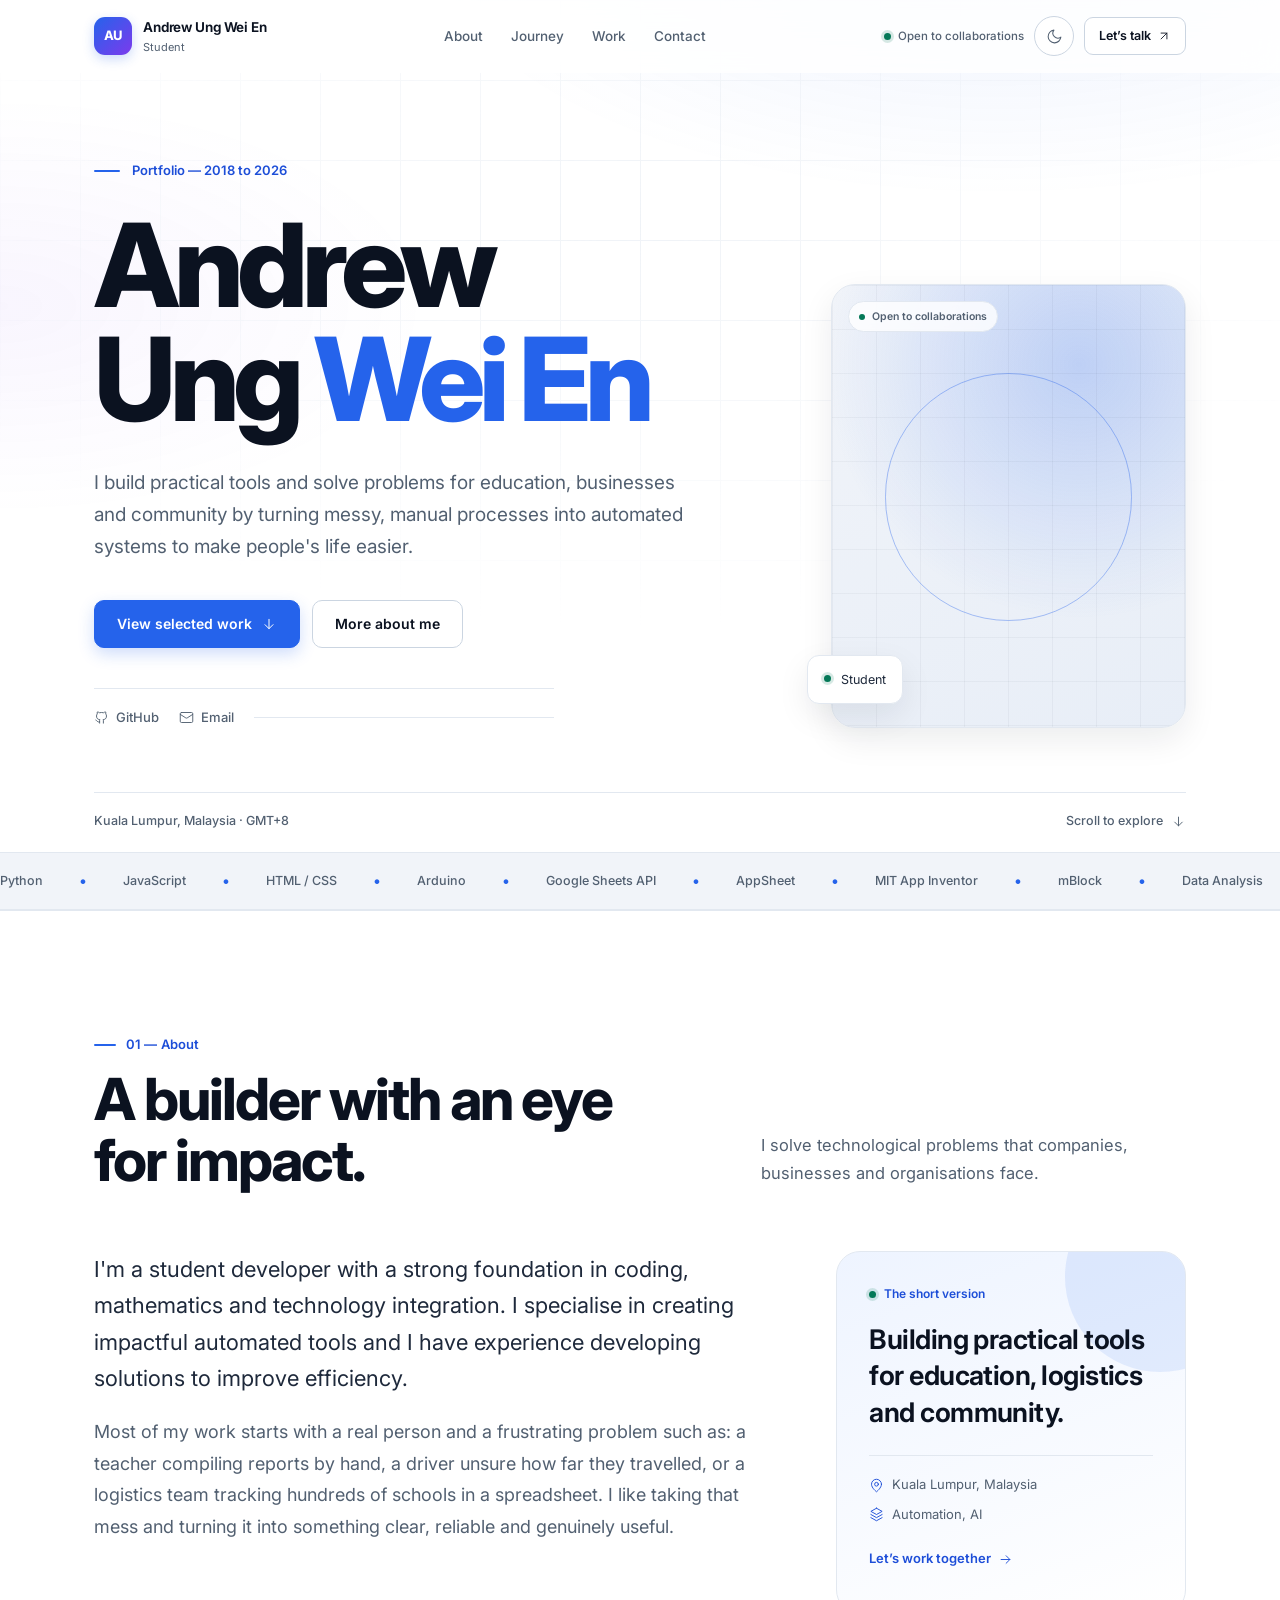
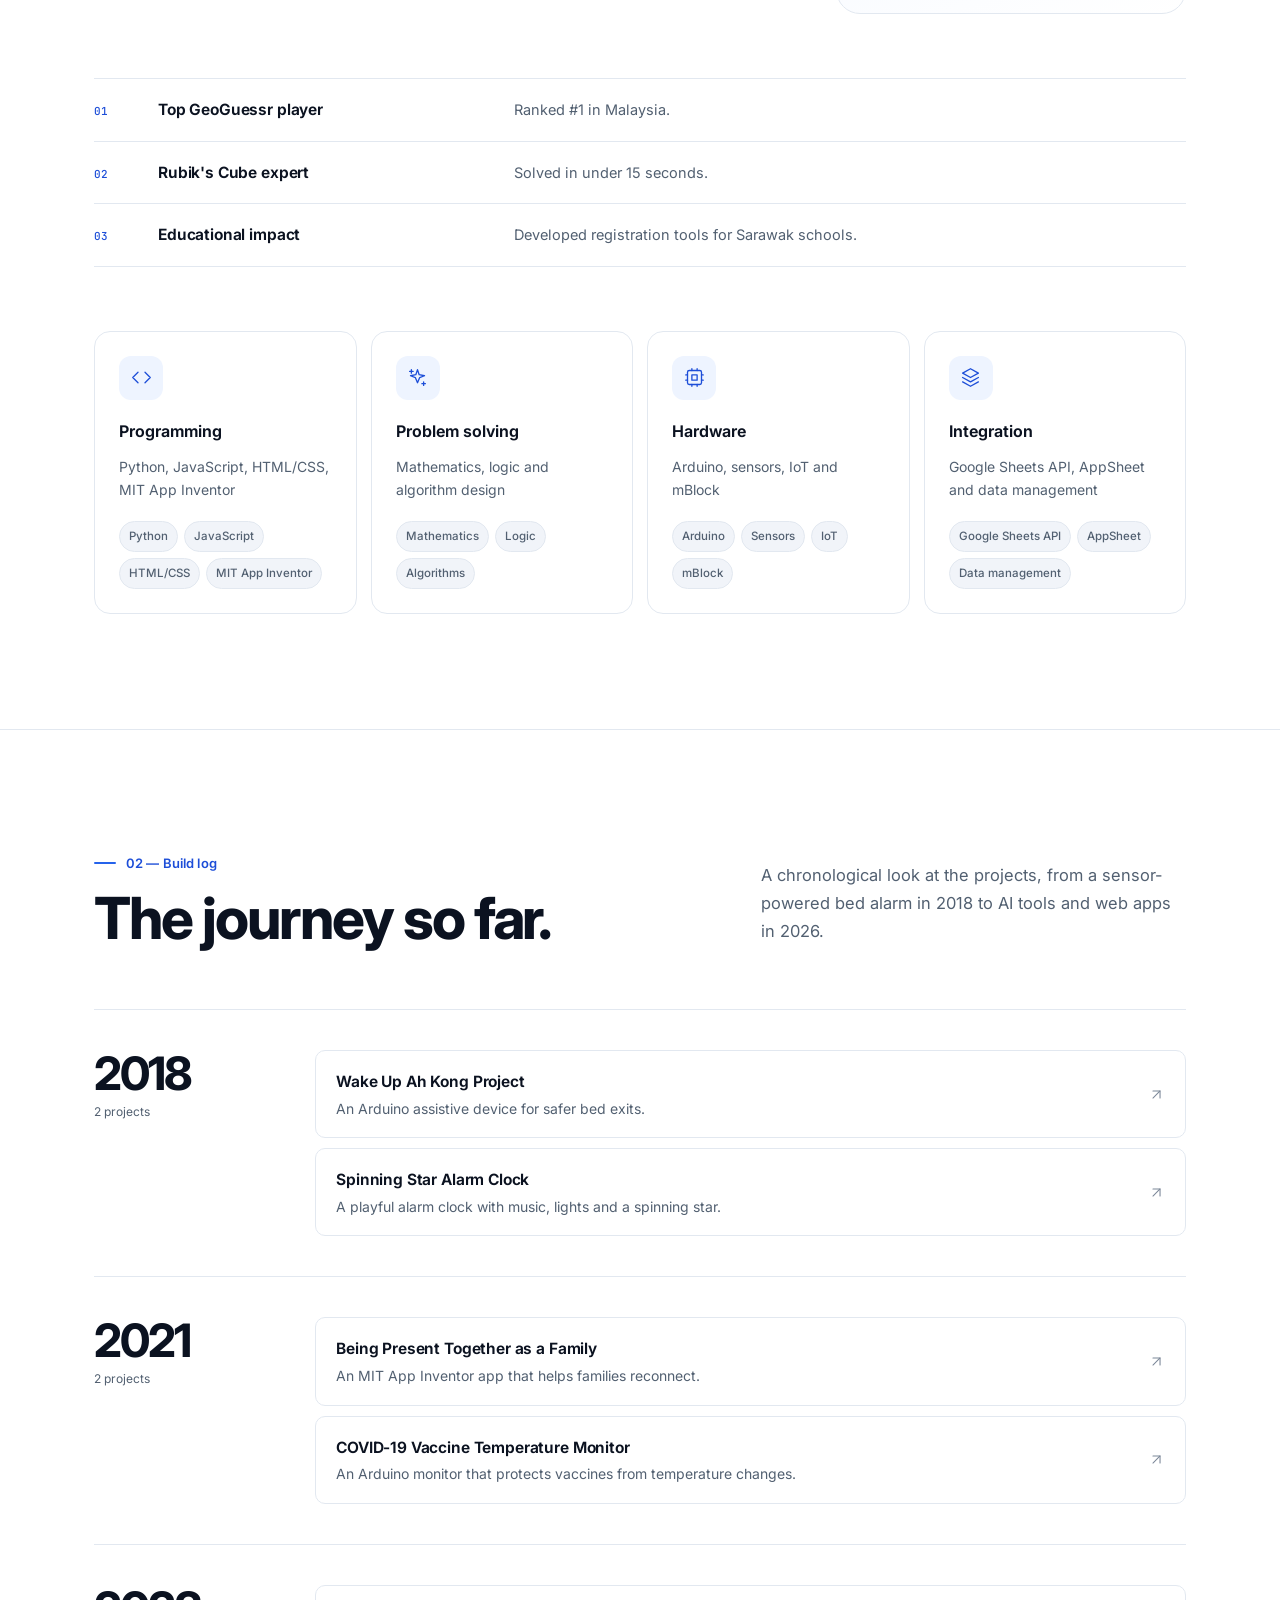
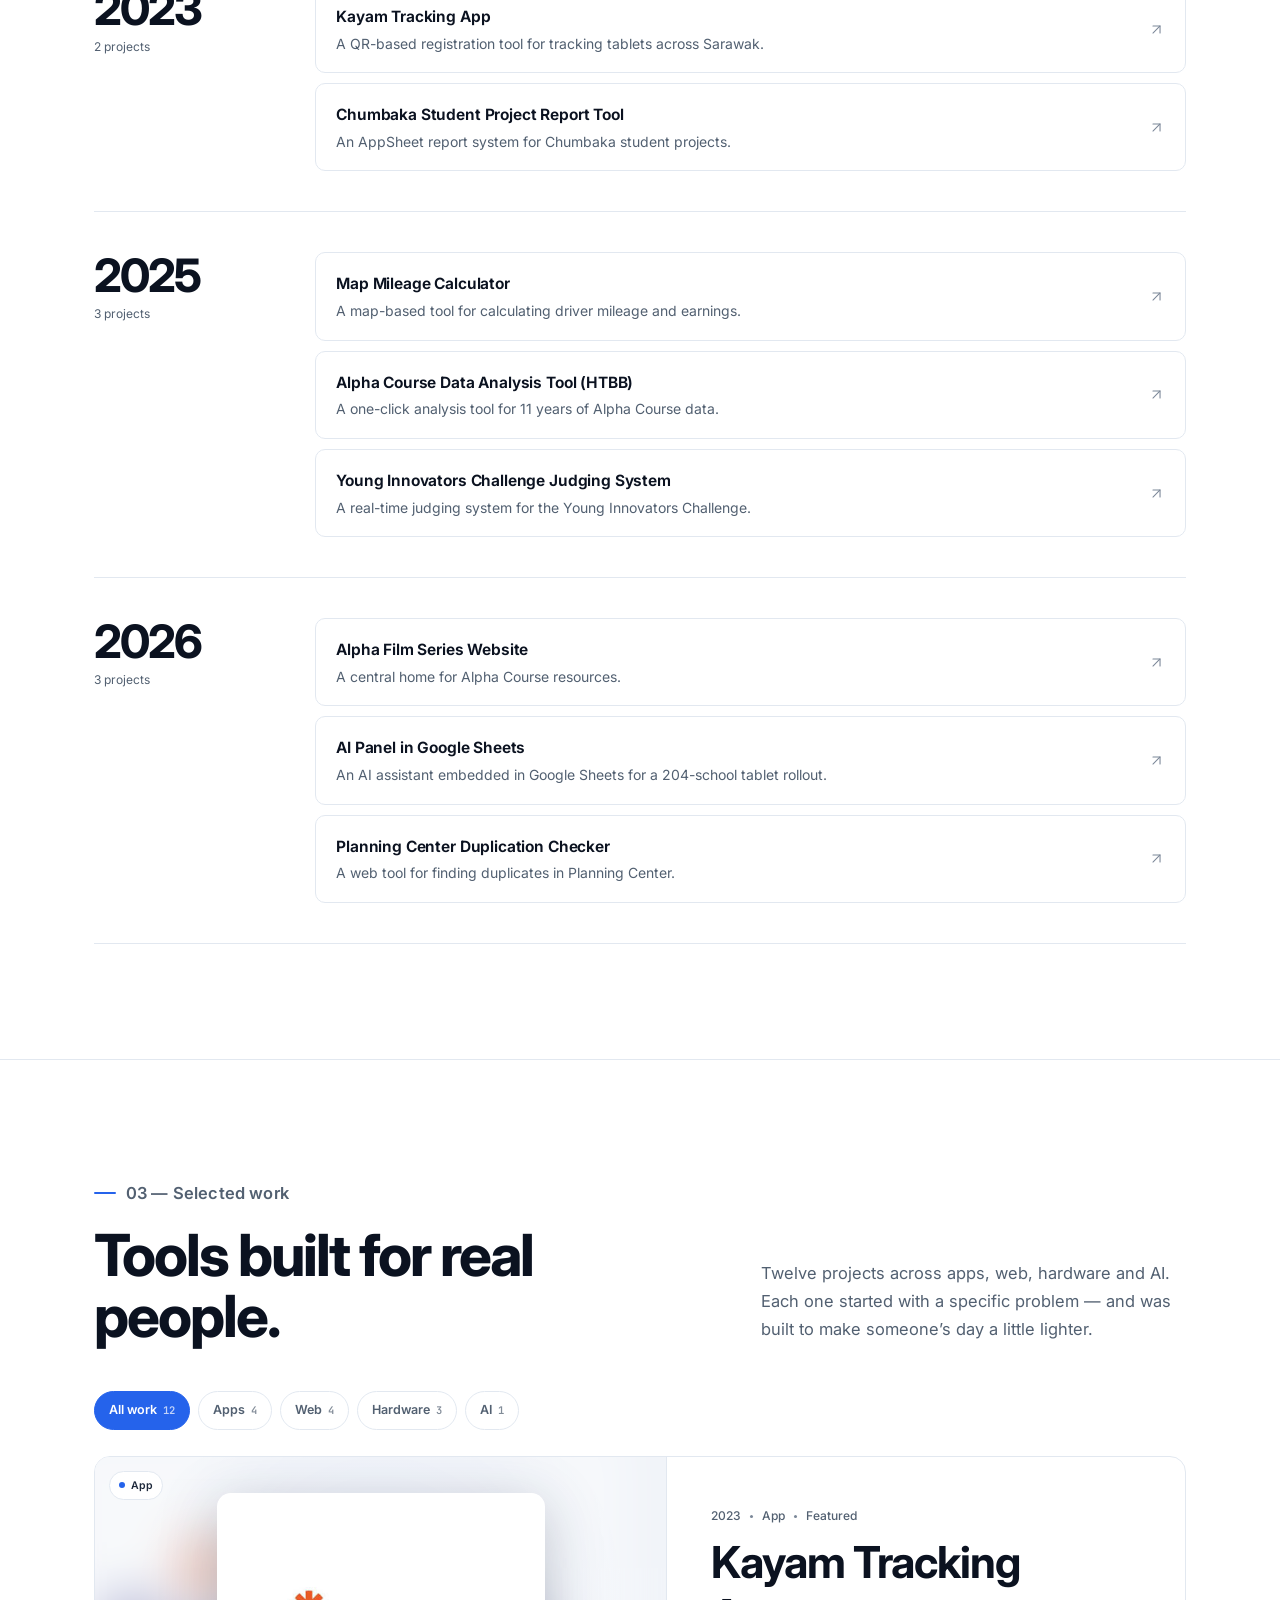
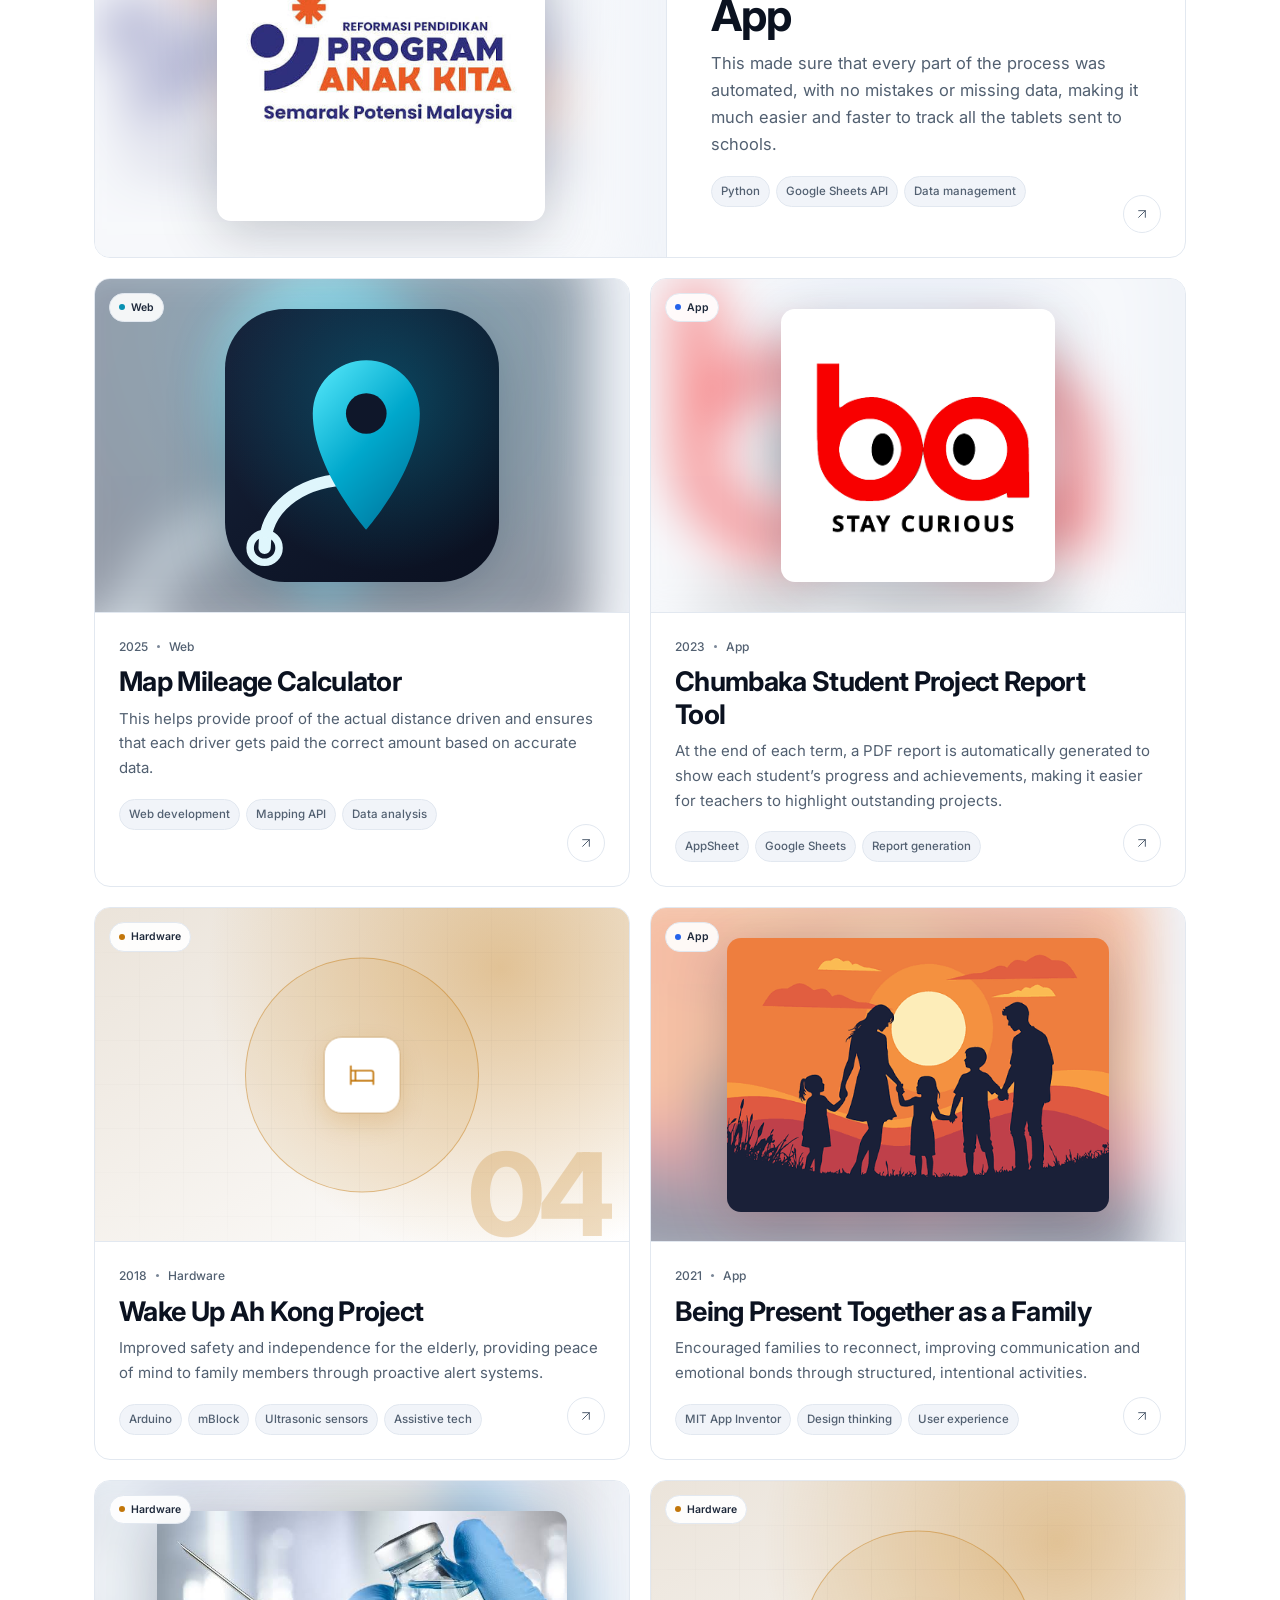
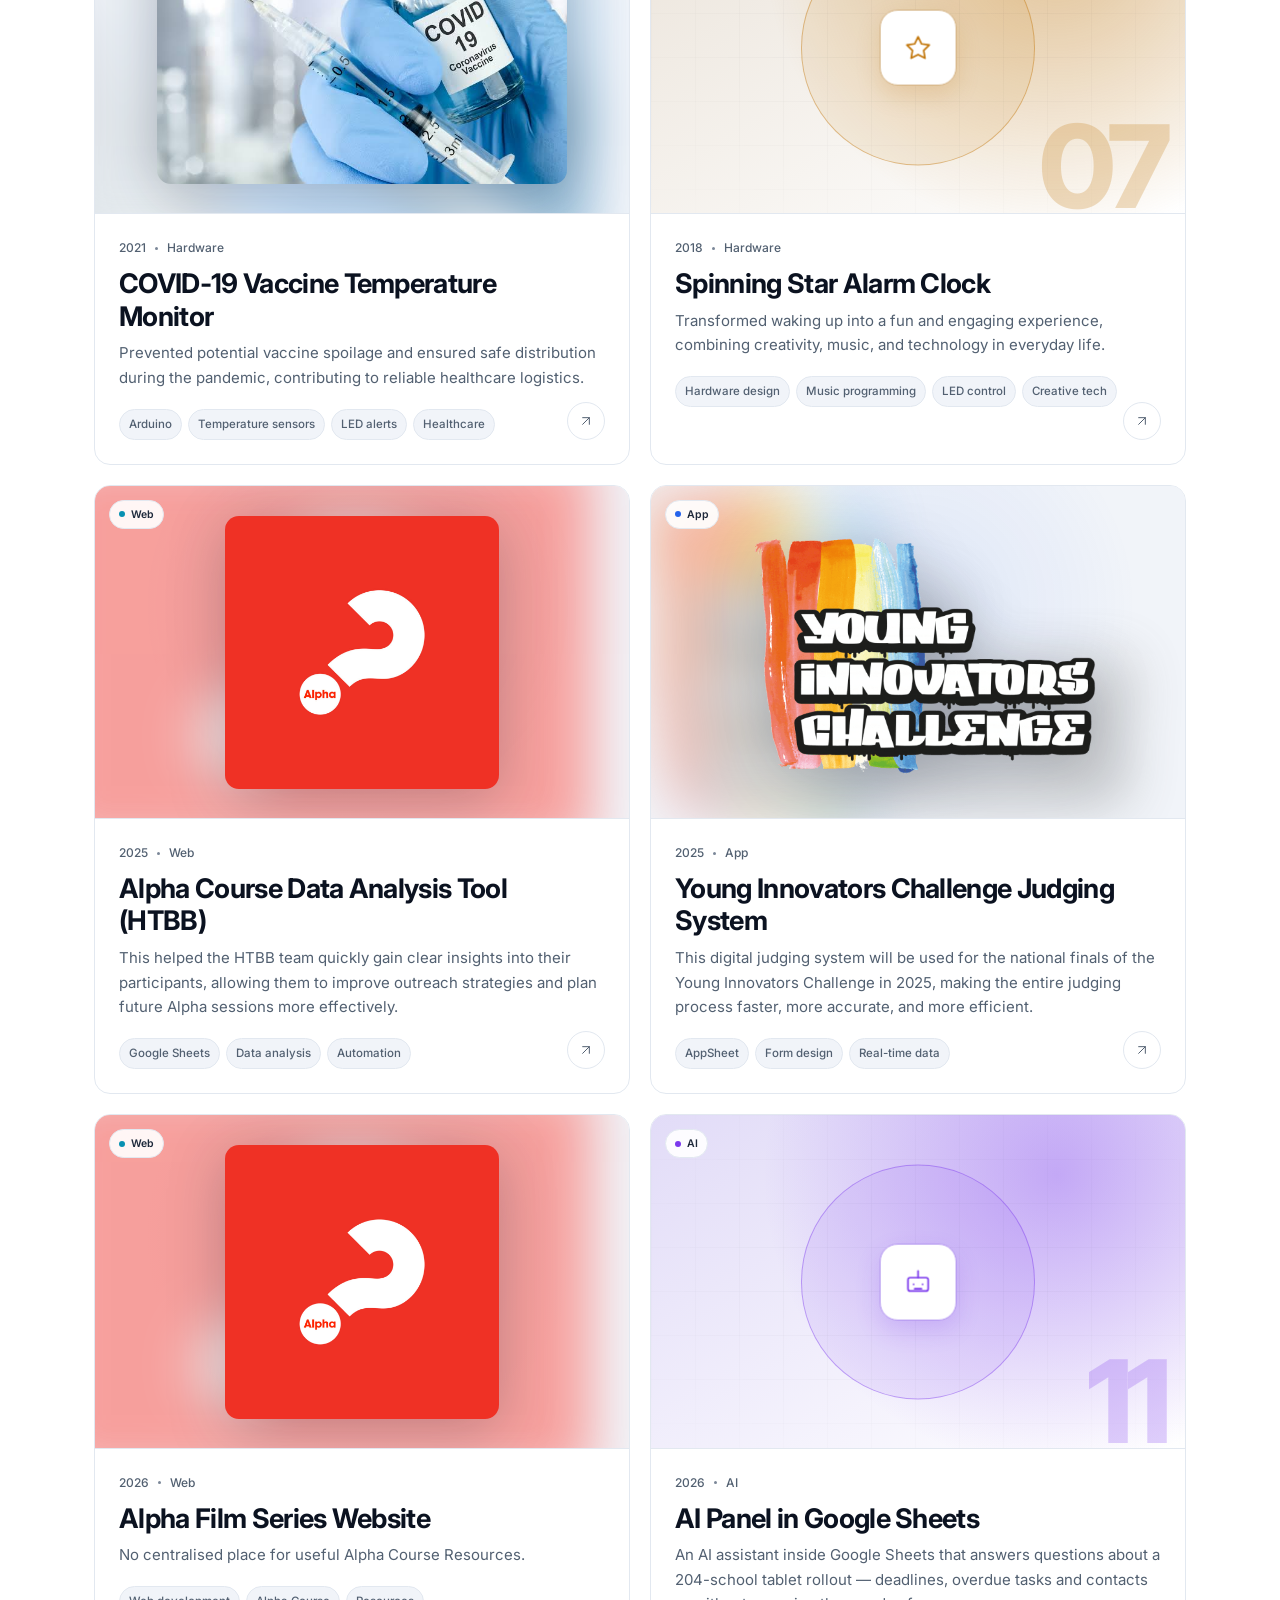
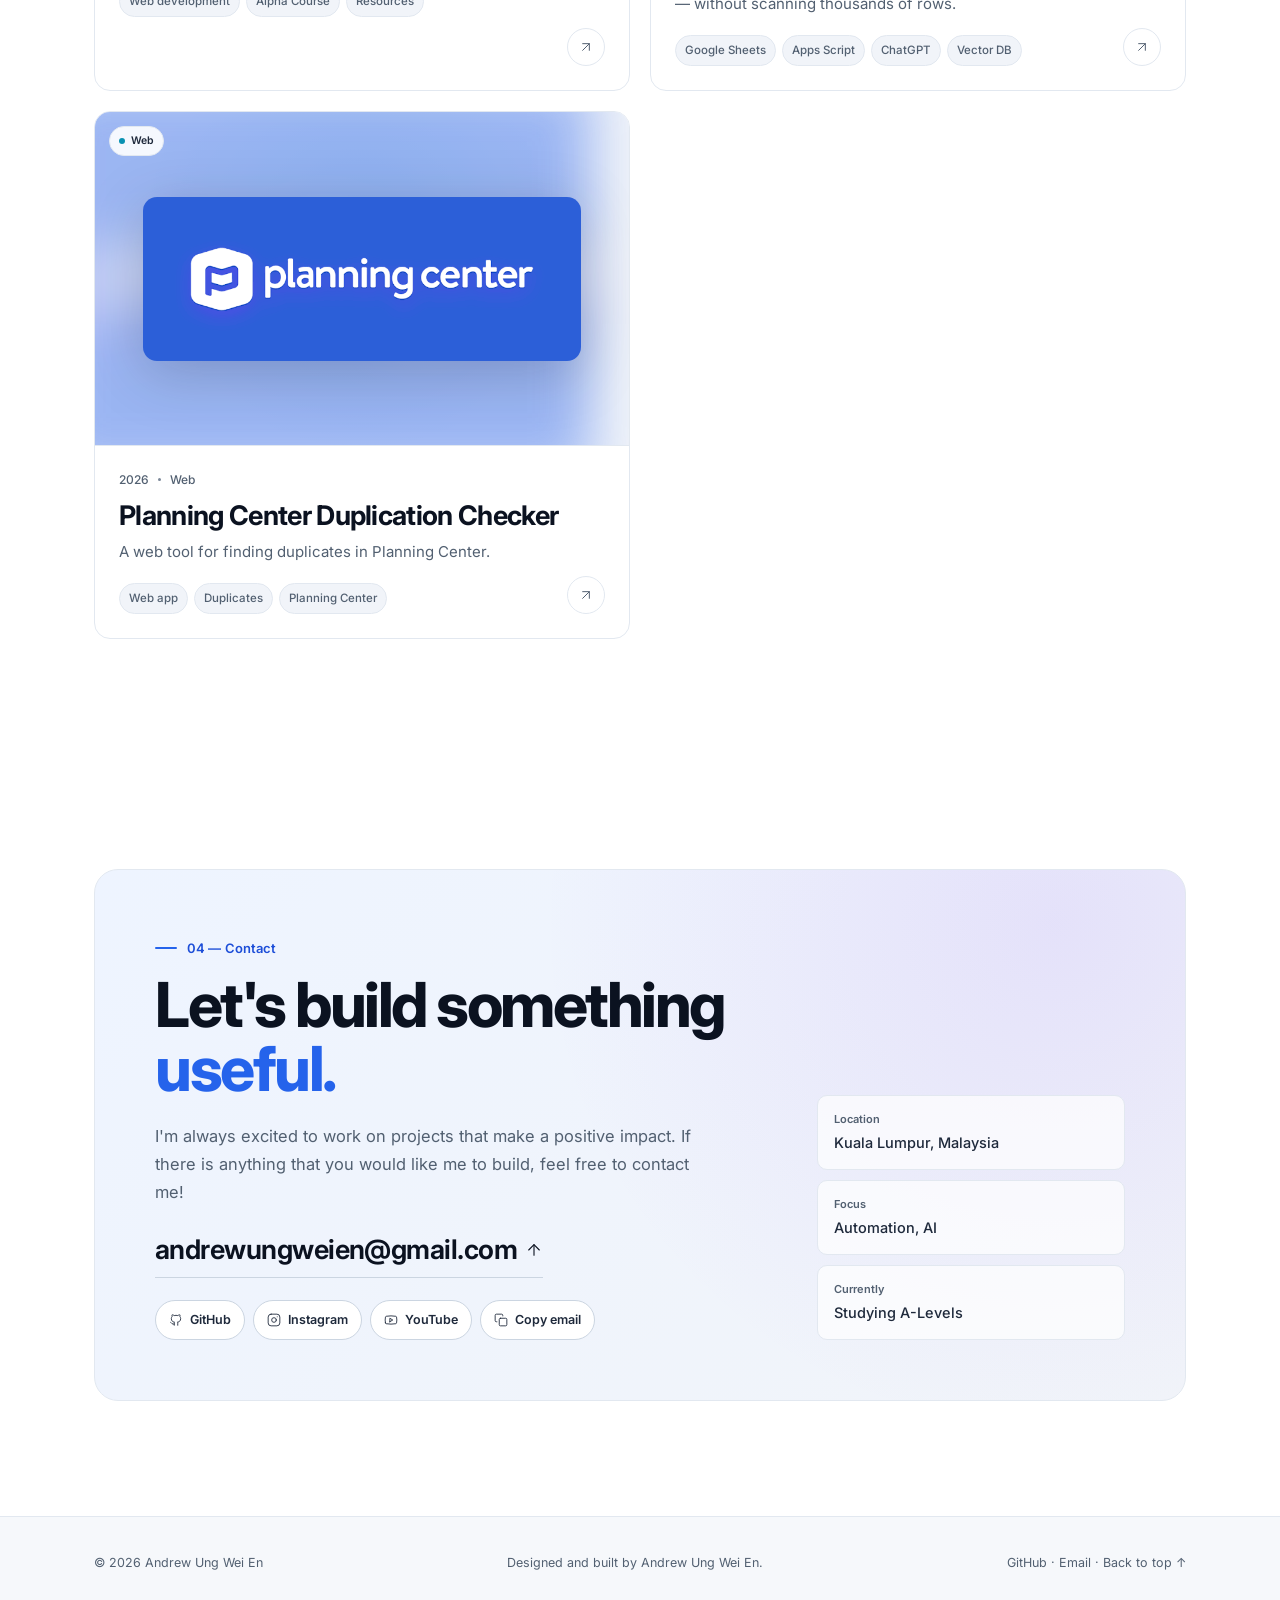
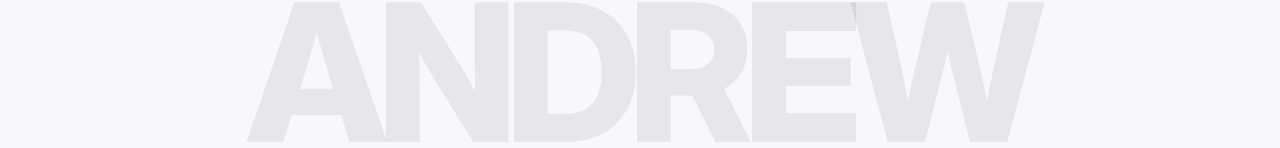
==== index.html @ dfd07e63 "Apply UI/UX design audit improvements Adds visible focus states, 44px mobile touch targets, image di" ====
<!DOCTYPE html>
<html lang="en" data-theme="light">
<head>
  <meta charset="UTF-8">
  <meta name="viewport" content="width=device-width, initial-scale=1.0">
  <meta name="theme-color" content="#ffffff">
  <meta name="color-scheme" content="light dark">
  <meta name="description" content="Andrew Ung Wei En — student developer and innovation enthusiast building practical tools for education, logistics, hardware and AI.">
  <meta property="og:title" content="Andrew Ung Wei En — Student Developer & Innovation Enthusiast">
  <meta property="og:description" content="Practical tools for education, logistics, hardware and AI.">
  <meta property="og:type" content="website">
  <title>Andrew Ung Wei En — Portfolio</title>
  <link rel="canonical" href="https://andrewung2009.github.io/portfolio/">
  <link rel="icon" href="data:image/svg+xml,%3Csvg xmlns='http://www.w3.org/2000/svg' viewBox='0 0 64 64'%3E%3Cdefs%3E%3ClinearGradient id='g' x1='0' y1='0' x2='1' y2='1'%3E%3Cstop stop-color='%232563eb'/%3E%3Cstop offset='1' stop-color='%237c3aed'/%3E%3C/linearGradient%3E%3C/defs%3E%3Crect width='64' height='64' rx='14' fill='url(%23g)'/%3E%3Ctext x='32' y='43' font-family='Inter,Arial,sans-serif' font-weight='800' font-size='25' fill='%23ffffff' text-anchor='middle'%3EAU%3C/text%3E%3C/svg%3E">
  <link rel="preconnect" href="https://fonts.googleapis.com">
  <link rel="preconnect" href="https://fonts.gstatic.com" crossorigin>
  <link href="https://fonts.googleapis.com/css2?family=Inter:wght@400;500;600;700;800&family=JetBrains+Mono:wght@400;500&display=swap" rel="stylesheet">
  <link rel="stylesheet" href="css/style.css?v=19">
  <script>
    (function () {
      document.documentElement.classList.add('js');
      try {
        var theme = localStorage.getItem('theme');
        document.documentElement.setAttribute('data-theme', theme === 'dark' ? 'dark' : 'light');
      } catch (err) {
        document.documentElement.setAttribute('data-theme', 'light');
      }
    })();
  </script>
</head>
<body>
  <a class="skip-link" href="#main">Skip to content</a>
  <div class="scroll-progress" id="scrollProgress" aria-hidden="true"></div>
  <header id="siteHeader"></header>
  <main id="main">
    <div class="initial-loader" role="status" aria-live="polite">
      <span class="status-dot"></span>
      Loading portfolio…
    </div>
  </main>
  <div id="siteFooter"></div>
  <div class="toast" id="toast" role="status" aria-live="polite"></div>
  <noscript>
    <div class="load-error">
      <div class="container">
        <h1>JavaScript is required</h1>
        <p>This portfolio builds its pages from <code>data/portfolio.json</code>. Please enable JavaScript to view it.</p>
      </div>
    </div>
  </noscript>
  <script src="js/ui.js?v=19"></script>
  <script src="js/app.js?v=19"></script>
</body>
</html>
---- css/style.css ----
/* ============================================================
   Andrew Ung Wei En — portfolio
   Clean, high-contrast theme with light/dark toggle
   ============================================================ */

:root {
  color-scheme: light;

  --bg: #ffffff;
  --bg-subtle: #f6f8fb;
  --surface: #ffffff;
  --surface-2: #f1f4f9;
  --surface-3: #e8eef7;
  --text: #0b1220;
  --text-2: #1e293b;
  --muted: #526071;
  --muted-2: #7b8798;
  --line: #e2e8f0;
  --line-strong: #cbd5e1;
  --accent: #2563eb;
  --accent-hover: #1d4ed8;
  --accent-soft: #eef4ff;
  --accent-text: #1d4ed8;
  --on-accent: #ffffff;
  --app: #2563eb;
  --web: #0891b2;
  --hardware: #c2760a;
  --ai: #7c3aed;
  --success: #047857;
  --warning: #b45309;
  --danger: #b91c1c;

  --font-sans: "Inter", -apple-system, BlinkMacSystemFont, "Segoe UI", sans-serif;
  --font-mono: "JetBrains Mono", "SFMono-Regular", Consolas, monospace;

  --container: 1180px;
  --gutter: clamp(20px, 4vw, 44px);
  --section: clamp(72px, 9vw, 120px);
  --nav-h: 72px;
  --radius: 16px;
  --radius-sm: 10px;
  --radius-lg: 24px;

  --shadow-sm: 0 1px 2px rgba(15, 23, 42, 0.05);
  --shadow-md: 0 12px 32px rgba(15, 23, 42, 0.08);
  --shadow-lg: 0 24px 60px rgba(15, 23, 42, 0.12);

  --ease: cubic-bezier(0.22, 1, 0.36, 1);
}

[data-theme="dark"] {
  color-scheme: dark;

  --bg: #0b1120;
  --bg-subtle: #0f172a;
  --surface: #111c33;
  --surface-2: #16223b;
  --surface-3: #1d2b47;
  --text: #f8fafc;
  --text-2: #e2e8f0;
  --muted: #a9b4c7;
  --muted-2: #8090a8;
  --line: #24324d;
  --line-strong: #384a6e;
  --accent: #60a5fa;
  --accent-hover: #93c5fd;
  --accent-soft: rgba(96, 165, 250, 0.12);
  --accent-text: #93c5fd;
  --on-accent: #08111f;
  --app: #60a5fa;
  --web: #22d3ee;
  --hardware: #fbbf24;
  --ai: #a78bfa;
  --success: #34d399;
  --warning: #fbbf24;
  --danger: #f87171;

  --shadow-sm: 0 1px 2px rgba(0, 0, 0, 0.25);
  --shadow-md: 0 14px 34px rgba(0, 0, 0, 0.35);
  --shadow-lg: 0 26px 70px rgba(0, 0, 0, 0.45);
}

*,
*::before,
*::after {
  box-sizing: border-box;
}

html {
  scroll-behavior: smooth;
  -webkit-text-size-adjust: 100%;
}

body {
  margin: 0;
  background: var(--bg);
  color: var(--text);
  font-family: var(--font-sans);
  font-size: 16.5px;
  line-height: 1.65;
  font-weight: 400;
  overflow-x: hidden;
  -webkit-font-smoothing: antialiased;
  -moz-osx-font-smoothing: grayscale;
}

body::before {
  content: "";
  position: fixed;
  inset: 0;
  z-index: -1;
  pointer-events: none;
  background:
    radial-gradient(ellipse 70% 46% at 78% -8%, color-mix(in srgb, var(--accent) 9%, transparent), transparent 65%),
    radial-gradient(ellipse 52% 36% at 0% 34%, color-mix(in srgb, var(--ai) 5%, transparent), transparent 65%);
}

img,
svg,
video {
  display: block;
  max-width: 100%;
}

a {
  color: inherit;
  text-decoration: none;
}

button,
input,
textarea,
select {
  font: inherit;
  color: inherit;
}

button {
  cursor: pointer;
  background: transparent;
}

h1,
h2,
h3,
h4,
p,
ul,
ol,
figure,
blockquote,
dl,
dd {
  margin: 0;
}

ul,
ol {
  padding: 0;
}

::selection {
  background: color-mix(in srgb, var(--accent) 22%, transparent);
  color: var(--text);
}

:focus-visible {
  outline: 2px solid var(--accent);
  outline-offset: 3px;
  border-radius: 4px;
}

a:focus,
button:focus,
[tabindex]:focus,
input:focus,
select:focus,
textarea:focus {
  outline: 2px solid var(--accent);
  outline-offset: 3px;
}

a,
button {
  touch-action: manipulation;
}

.btn:active,
.filter-btn:active,
.theme-toggle:active,
.contact-social:active,
.nav-cta:active {
  transform: scale(0.98);
}

::-webkit-scrollbar {
  width: 10px;
  height: 10px;
}
::-webkit-scrollbar-track {
  background: var(--bg-subtle);
}
::-webkit-scrollbar-thumb {
  background: var(--line-strong);
  border: 2px solid var(--bg-subtle);
  border-radius: 999px;
}
::-webkit-scrollbar-thumb:hover {
  background: var(--muted-2);
}

/* ---------- layout ---------- */

.container {
  width: 100%;
  max-width: var(--container);
  margin-inline: auto;
  padding-inline: var(--gutter);
}

.section {
  padding-block: var(--section);
  position: relative;
  scroll-margin-top: calc(var(--nav-h) + 16px);
}

.section--hairline {
  border-top: 1px solid var(--line);
}

.sr-only {
  position: absolute;
  width: 1px;
  height: 1px;
  padding: 0;
  margin: -1px;
  overflow: hidden;
  clip: rect(0, 0, 0, 0);
  white-space: nowrap;
  border: 0;
}

.skip-link {
  position: fixed;
  top: 12px;
  left: 12px;
  z-index: 300;
  padding: 10px 16px;
  background: var(--accent);
  color: var(--on-accent);
  font-family: var(--font-sans);
  font-size: 13px;
  font-weight: 600;
  border-radius: 8px;
  transform: translateY(-160%);
  transition: transform 0.2s ease;
}
.skip-link:focus {
  transform: translateY(0);
}

body.menu-open {
  overflow: hidden;
}

.cover-img.is-broken,
.portrait-img.is-broken {
  display: none;
}

/* ---------- type ---------- */

.kicker {
  display: inline-flex;
  align-items: center;
  gap: 10px;
  font-family: var(--font-sans);
  font-size: 13px;
  font-weight: 600;
  letter-spacing: 0.01em;
  color: var(--accent-text);
}

.kicker::before {
  content: "";
  width: 22px;
  height: 2px;
  border-radius: 2px;
  background: var(--accent);
  flex: none;
}

.section-head {
  display: grid;
  grid-template-columns: minmax(0, 1fr) minmax(0, 0.72fr);
  gap: clamp(24px, 6vw, 80px);
  align-items: end;
  margin-bottom: clamp(36px, 5vw, 60px);
}

.section-head h2 {
  font-family: var(--font-sans);
  font-weight: 750;
  font-size: clamp(34px, 5vw, 58px);
  line-height: 1.05;
  letter-spacing: -0.035em;
  max-width: 18ch;
  margin-top: 14px;
  color: var(--text);
}

.section-head > p {
  color: var(--muted);
  font-size: 16.5px;
  line-height: 1.7;
  max-width: 46ch;
  padding-bottom: 4px;
}

/* ---------- buttons ---------- */

.btn {
  display: inline-flex;
  align-items: center;
  justify-content: center;
  gap: 9px;
  min-height: 48px;
  padding: 0 22px;
  border: 1px solid transparent;
  border-radius: var(--radius-sm);
  font-family: var(--font-sans);
  font-size: 14px;
  font-weight: 600;
  letter-spacing: 0;
  transition: background 0.2s ease, color 0.2s ease, border-color 0.2s ease, transform 0.2s var(--ease), box-shadow 0.2s ease;
}

.btn svg {
  width: 16px;
  height: 16px;
  transition: transform 0.25s var(--ease);
}

.btn:hover svg {
  transform: translate(2px, -2px);
}

.btn--primary {
  background: var(--accent);
  color: var(--on-accent);
  border-color: var(--accent);
  box-shadow: 0 6px 16px color-mix(in srgb, var(--accent) 22%, transparent);
}
.btn--primary:hover {
  background: var(--accent-hover);
  border-color: var(--accent-hover);
  transform: translateY(-1px);
}

.btn--ghost {
  border-color: var(--line-strong);
  color: var(--text);
  background: var(--surface);
}
.btn--ghost:hover {
  border-color: var(--accent);
  color: var(--accent-text);
  background: var(--accent-soft);
}

.btn--text {
  padding: 0 0 4px;
  min-height: 0;
  border: 0;
  border-bottom: 1px solid var(--line-strong);
  border-radius: 0;
  background: none;
  color: var(--text);
}
.btn--text:hover {
  color: var(--accent-text);
  border-color: var(--accent);
}

/* ---------- theme toggle ---------- */

.theme-toggle {
  width: 40px;
  height: 40px;
  border: 1px solid var(--line-strong);
  border-radius: 50%;
  display: inline-grid;
  place-items: center;
  color: var(--muted);
  background: var(--surface);
  transition: color 0.2s ease, border-color 0.2s ease, background 0.2s ease, transform 0.2s var(--ease);
  flex: none;
}

.theme-toggle:hover {
  color: var(--accent-text);
  border-color: var(--accent);
  background: var(--accent-soft);
  transform: rotate(8deg);
}

.theme-toggle svg {
  width: 17px;
  height: 17px;
}

/* ---------- scroll progress ---------- */

.scroll-progress {
  position: fixed;
  top: 0;
  left: 0;
  height: 3px;
  width: 0%;
  background: var(--accent);
  z-index: 200;
  pointer-events: none;
}

/* ---------- navigation ---------- */

.site-nav {
  position: fixed;
  inset: 0 0 auto;
  z-index: 120;
  background: color-mix(in srgb, var(--bg) 82%, transparent);
  backdrop-filter: blur(16px);
  -webkit-backdrop-filter: blur(16px);
  border-bottom: 1px solid transparent;
  transition: background 0.25s ease, border-color 0.25s ease, box-shadow 0.25s ease;
}

.site-nav.is-scrolled {
  background: color-mix(in srgb, var(--bg) 94%, transparent);
  border-bottom-color: var(--line);
  box-shadow: var(--shadow-sm);
}

.nav-inner {
  height: var(--nav-h);
  display: flex;
  align-items: center;
  justify-content: space-between;
  gap: 24px;
}

.brand {
  display: inline-flex;
  align-items: center;
  gap: 11px;
  min-width: 0;
}

.brand-mark {
  width: 38px;
  height: 38px;
  border-radius: 11px;
  display: grid;
  place-items: center;
  font-family: var(--font-sans);
  font-size: 13px;
  font-weight: 750;
  letter-spacing: -0.02em;
  color: var(--on-accent);
  background-color: var(--accent);
  background-image: linear-gradient(135deg, var(--accent), var(--ai));
  box-shadow: 0 4px 12px color-mix(in srgb, var(--accent) 24%, transparent);
  flex: none;
}

.brand-text {
  display: grid;
  gap: 0;
  min-width: 0;
}

.brand-name {
  font-size: 13.5px;
  font-weight: 650;
  letter-spacing: -0.01em;
  color: var(--text);
  white-space: nowrap;
}

.brand-role {
  font-size: 11px;
  color: var(--muted);
  white-space: nowrap;
}

.nav-links {
  display: flex;
  align-items: center;
  gap: 4px;
  list-style: none;
}

.nav-link {
  position: relative;
  display: inline-flex;
  align-items: center;
  min-height: 36px;
  padding: 0 12px;
  border-radius: 8px;
  font-size: 13.5px;
  font-weight: 500;
  color: var(--muted);
  transition: color 0.2s ease, background 0.2s ease;
}

.nav-link:hover,
.nav-link.is-active {
  color: var(--text);
  background: var(--surface-2);
}

.nav-actions {
  display: flex;
  align-items: center;
  gap: 10px;
}

.nav-status {
  display: inline-flex;
  align-items: center;
  gap: 7px;
  font-size: 11.5px;
  font-weight: 500;
  color: var(--muted);
}

.status-dot {
  width: 7px;
  height: 7px;
  border-radius: 50%;
  background: var(--success);
  box-shadow: 0 0 0 3px color-mix(in srgb, var(--success) 16%, transparent);
  flex: none;
}

.nav-cta {
  min-height: 38px;
  padding: 0 14px;
  border: 1px solid var(--line-strong);
  border-radius: 9px;
  background: var(--surface);
  font-size: 12.5px;
  font-weight: 600;
  display: inline-flex;
  align-items: center;
  gap: 6px;
  color: var(--text);
  transition: border-color 0.2s ease, color 0.2s ease, background 0.2s ease;
}
.nav-cta:hover {
  border-color: var(--accent);
  color: var(--accent-text);
  background: var(--accent-soft);
}
.nav-cta svg {
  width: 14px;
  height: 14px;
}

.nav-toggle {
  display: none;
  width: 40px;
  height: 40px;
  border: 1px solid var(--line-strong);
  border-radius: 10px;
  background: var(--surface);
  color: var(--text);
  align-items: center;
  justify-content: center;
}
.nav-toggle svg {
  width: 18px;
  height: 18px;
}

.mobile-menu {
  position: fixed;
  inset: 0;
  z-index: 110;
  background: var(--bg);
  padding: calc(var(--nav-h) + 36px) var(--gutter) 36px;
  display: flex;
  flex-direction: column;
  justify-content: space-between;
  gap: 40px;
  opacity: 0;
  visibility: hidden;
  transform: translateY(-10px);
  transition: opacity 0.25s ease, visibility 0.25s ease, transform 0.25s var(--ease);
}

.mobile-menu.is-open {
  opacity: 1;
  visibility: visible;
  transform: none;
}

.mobile-links {
  list-style: none;
  display: grid;
}

.mobile-links a {
  display: flex;
  align-items: baseline;
  justify-content: space-between;
  gap: 20px;
  padding: 20px 0;
  border-bottom: 1px solid var(--line);
  font-size: clamp(28px, 8vw, 38px);
  font-weight: 700;
  letter-spacing: -0.03em;
  line-height: 1;
}

.mobile-links a span {
  font-family: var(--font-mono);
  font-size: 11px;
  font-weight: 500;
  color: var(--accent-text);
}

.mobile-footer {
  display: grid;
  gap: 14px;
  color: var(--muted);
  font-size: 14px;
}

/* ---------- hero ---------- */

.hero {
  position: relative;
  padding-top: calc(var(--nav-h) + clamp(48px, 7vw, 88px));
  overflow: hidden;
}

.hero::before {
  content: "";
  position: absolute;
  inset: 0;
  z-index: -1;
  background-image:
    linear-gradient(to right, var(--line) 1px, transparent 1px),
    linear-gradient(to bottom, var(--line) 1px, transparent 1px);
  background-size: 80px 80px;
  mask-image: radial-gradient(ellipse 78% 62% at 50% 26%, #000 0%, transparent 78%);
  -webkit-mask-image: radial-gradient(ellipse 78% 62% at 50% 26%, #000 0%, transparent 78%);
  opacity: 0.55;
  pointer-events: none;
}

.hero-grid {
  display: grid;
  grid-template-columns: minmax(0, 1.3fr) minmax(280px, 0.7fr);
  gap: clamp(36px, 6vw, 80px);
  align-items: end;
  padding-bottom: clamp(44px, 5vw, 68px);
}

.hero-grid > * {
  min-width: 0;
}

.hero-eyebrow {
  display: flex;
  align-items: center;
  gap: 12px;
  font-size: 13px;
  font-weight: 600;
  color: var(--accent-text);
}

.hero-eyebrow::before {
  content: "";
  width: 26px;
  height: 2px;
  border-radius: 2px;
  background: var(--accent);
}

.hero-name {
  font-family: var(--font-sans);
  font-weight: 800;
  font-size: clamp(58px, 10.5vw, 116px);
  line-height: 0.98;
  letter-spacing: -0.055em;
  margin-top: clamp(18px, 2.5vw, 28px);
  color: var(--text);
}

.hero-name .line {
  display: block;
}

.hero-name em {
  font-style: normal;
  color: var(--accent);
}

.hero-intro {
  margin-top: clamp(22px, 2.6vw, 30px);
  max-width: 50ch;
  color: var(--muted);
  font-size: clamp(16.5px, 1.6vw, 19px);
  line-height: 1.7;
}

.hero-actions {
  display: flex;
  align-items: center;
  flex-wrap: wrap;
  gap: 12px;
  margin-top: clamp(26px, 3vw, 36px);
}

.hero-socials {
  display: flex;
  align-items: center;
  gap: 20px;
  margin-top: clamp(28px, 3.4vw, 40px);
  padding-top: 18px;
  border-top: 1px solid var(--line);
  max-width: 460px;
}

.hero-socials a {
  display: inline-flex;
  align-items: center;
  gap: 7px;
  font-size: 13px;
  font-weight: 500;
  color: var(--muted);
  transition: color 0.2s ease;
}
.hero-socials a:hover {
  color: var(--accent-text);
}
.hero-socials svg {
  width: 15px;
  height: 15px;
}

.hero-socials .rule {
  flex: 1;
  height: 1px;
  background: var(--line);
}

.portrait {
  position: relative;
  width: 100%;
  max-width: 380px;
  justify-self: end;
}

.portrait-frame {
  position: relative;
  aspect-ratio: 4 / 5;
  border: 1px solid var(--line);
  border-radius: var(--radius-lg);
  background:
    radial-gradient(circle at 70% 18%, color-mix(in srgb, var(--accent) 24%, transparent), transparent 58%),
    linear-gradient(155deg, var(--surface-2), var(--surface-3));
  overflow: hidden;
  box-shadow: var(--shadow-md);
}

.portrait-frame::before {
  content: "";
  position: absolute;
  inset: 0;
  background-image:
    linear-gradient(to right, color-mix(in srgb, var(--text) 7%, transparent) 1px, transparent 1px),
    linear-gradient(to bottom, color-mix(in srgb, var(--text) 7%, transparent) 1px, transparent 1px);
  background-size: 44px 44px;
  opacity: 0.55;
}

.portrait-frame::after {
  content: "";
  position: absolute;
  width: 70%;
  aspect-ratio: 1;
  border: 1px solid color-mix(in srgb, var(--accent) 38%, transparent);
  border-radius: 50%;
  left: 15%;
  top: 20%;
}

.portrait-monogram {
  position: absolute;
  inset: 0;
  display: grid;
  place-items: center;
  font-size: clamp(88px, 11vw, 126px);
  font-weight: 800;
  letter-spacing: -0.06em;
  color: var(--accent);
  z-index: 1;
}

.portrait-img {
  position: absolute;
  inset: 0;
  width: 100%;
  height: 100%;
  object-fit: cover;
  z-index: 2;
}

.portrait-label {
  position: absolute;
  top: 16px;
  left: 16px;
  z-index: 3;
  display: inline-flex;
  align-items: center;
  gap: 7px;
  padding: 6px 10px;
  border-radius: 999px;
  background: color-mix(in srgb, var(--surface) 80%, transparent);
  border: 1px solid var(--line);
  backdrop-filter: blur(8px);
  font-size: 10.5px;
  font-weight: 600;
  color: var(--muted);
}

.portrait-label::before {
  content: "";
  width: 6px;
  height: 6px;
  border-radius: 50%;
  background: var(--success);
}

.portrait-plaque {
  position: absolute;
  left: -24px;
  bottom: 24px;
  z-index: 4;
  max-width: 260px;
  padding: 14px 16px;
  border-radius: 12px;
  background: var(--surface);
  border: 1px solid var(--line);
  box-shadow: var(--shadow-md);
  display: flex;
  gap: 10px;
  align-items: flex-start;
}

.portrait-plaque .status-dot {
  margin-top: 5px;
}

.portrait-plaque p {
  font-size: 12.5px;
  line-height: 1.55;
  color: var(--text-2);
}

.hero-meta {
  display: flex;
  align-items: center;
  justify-content: space-between;
  gap: 18px;
  flex-wrap: wrap;
  padding: 18px 0 20px;
  border-top: 1px solid var(--line);
  font-size: 12.5px;
  font-weight: 500;
  color: var(--muted);
}

.hero-meta .scroll-cue {
  display: inline-flex;
  align-items: center;
  gap: 8px;
  color: var(--muted);
}

.scroll-cue svg {
  width: 15px;
  height: 15px;
  animation: nudge 2.4s ease-in-out infinite;
}

@keyframes nudge {
  0%, 100% { transform: translateY(0); }
  50% { transform: translateY(4px); }
}

/* ---------- marquee ---------- */

.marquee {
  border-block: 1px solid var(--line);
  padding-block: 16px;
  overflow: hidden;
  background: var(--surface-2);
}

.marquee-track {
  display: flex;
  align-items: center;
  gap: 36px;
  width: max-content;
  animation: marquee 44s linear infinite;
}

.marquee:hover .marquee-track {
  animation-play-state: paused;
}

.marquee-item {
  display: inline-flex;
  align-items: center;
  gap: 36px;
  font-size: 12.5px;
  font-weight: 500;
  color: var(--muted);
  white-space: nowrap;
}

.marquee-item::after {
  content: "•";
  color: var(--accent);
  font-size: 15px;
}

@keyframes marquee {
  to { transform: translateX(-50%); }
}

/* ---------- about ---------- */

.about-grid {
  display: grid;
  grid-template-columns: minmax(0, 1.18fr) minmax(300px, 0.62fr);
  gap: clamp(36px, 6vw, 80px);
  align-items: start;
}

.about-copy {
  display: grid;
  gap: 20px;
}

.about-copy p {
  color: var(--muted);
  font-size: clamp(16px, 1.5vw, 18px);
  line-height: 1.75;
  max-width: 64ch;
}

.about-copy p:first-child {
  color: var(--text-2);
  font-size: clamp(18.5px, 1.9vw, 22px);
  line-height: 1.65;
}

.about-note {
  position: relative;
  overflow: hidden;
  padding: clamp(24px, 3vw, 32px);
  border: 1px solid var(--line);
  border-radius: var(--radius-lg);
  background: linear-gradient(160deg, var(--accent-soft), var(--surface));
}

.about-note::before {
  content: "";
  position: absolute;
  width: 190px;
  height: 190px;
  border-radius: 50%;
  right: -70px;
  top: -70px;
  background: color-mix(in srgb, var(--accent) 10%, transparent);
  pointer-events: none;
}

.about-note-kicker {
  position: relative;
  display: flex;
  align-items: center;
  gap: 8px;
  font-size: 12px;
  font-weight: 600;
  color: var(--accent-text);
  margin-bottom: 18px;
}

.about-note-text {
  position: relative;
  font-size: clamp(20px, 2.2vw, 27px);
  font-weight: 650;
  line-height: 1.35;
  letter-spacing: -0.02em;
  color: var(--text);
  max-width: 22ch;
}

.about-note-meta {
  position: relative;
  display: grid;
  gap: 8px;
  margin-top: 24px;
  padding-top: 18px;
  border-top: 1px solid var(--line);
  font-size: 13px;
  color: var(--muted);
}

.about-note-meta span {
  display: flex;
  align-items: center;
  gap: 8px;
}

.about-note-meta svg {
  width: 15px;
  height: 15px;
  color: var(--accent-text);
  flex: none;
}

.about-note-link {
  position: relative;
  display: inline-flex;
  align-items: center;
  gap: 7px;
  min-height: 44px;
  margin-top: 12px;
  font-size: 13px;
  font-weight: 600;
  color: var(--accent-text);
}

.about-note-link svg {
  width: 15px;
  height: 15px;
  transition: transform 0.2s var(--ease);
}

.about-note-link:hover svg {
  transform: translateX(3px);
}

.achievements {
  margin-top: clamp(44px, 5vw, 68px);
  border-top: 1px solid var(--line);
}

.achievement {
  display: grid;
  grid-template-columns: 44px minmax(0, 0.5fr) minmax(0, 1fr);
  gap: 20px;
  align-items: baseline;
  padding: 18px 0;
  border-bottom: 1px solid var(--line);
}

.achievement-index {
  font-family: var(--font-mono);
  font-size: 11px;
  font-weight: 500;
  color: var(--accent-text);
}

.achievement h3 {
  font-size: 15.5px;
  font-weight: 650;
  letter-spacing: -0.01em;
  color: var(--text);
}

.achievement p {
  color: var(--muted);
  font-size: 14.5px;
  line-height: 1.6;
}

.skills-grid {
  display: grid;
  grid-template-columns: repeat(4, minmax(0, 1fr));
  gap: 14px;
  margin-top: clamp(44px, 5vw, 68px);
}

.skill {
  background: var(--surface);
  border: 1px solid var(--line);
  border-radius: var(--radius);
  padding: 24px;
  min-height: 236px;
  display: flex;
  flex-direction: column;
  gap: 12px;
  transition: border-color 0.2s ease, box-shadow 0.2s ease, transform 0.2s var(--ease);
}

.skill:hover {
  border-color: var(--line-strong);
  box-shadow: var(--shadow-md);
  transform: translateY(-2px);
}

.skill-icon {
  width: 44px;
  height: 44px;
  border-radius: 12px;
  display: grid;
  place-items: center;
  color: var(--accent-text);
  background: var(--accent-soft);
  margin-bottom: 6px;
}

.skill-icon svg {
  width: 21px;
  height: 21px;
}

.skill h3 {
  font-size: 16px;
  font-weight: 650;
  color: var(--text);
}

.skill p {
  color: var(--muted);
  font-size: 14px;
  line-height: 1.6;
}

.skill-tags {
  display: flex;
  flex-wrap: wrap;
  gap: 6px;
  margin-top: auto;
  padding-top: 8px;
}

.tag {
  display: inline-flex;
  align-items: center;
  padding: 5px 9px;
  border: 1px solid var(--line);
  border-radius: 999px;
  background: var(--surface-2);
  font-family: var(--font-sans);
  font-size: 11.5px;
  font-weight: 500;
  color: var(--muted);
  white-space: nowrap;
}

/* ---------- work ---------- */

.work-head {
  display: grid;
  grid-template-columns: minmax(0, 1fr) minmax(0, 0.72fr);
  gap: clamp(24px, 6vw, 80px);
  align-items: end;
}

.work-head h2 {
  font-weight: 750;
  font-size: clamp(34px, 5vw, 58px);
  line-height: 1.05;
  letter-spacing: -0.035em;
  margin-top: 14px;
  max-width: 16ch;
  color: var(--text);
}

.work-head p {
  color: var(--muted);
  font-size: 16.5px;
  line-height: 1.7;
  max-width: 46ch;
  padding-bottom: 4px;
}

.filter-bar {
  display: flex;
  flex-wrap: wrap;
  gap: 8px;
  margin: clamp(30px, 4vw, 44px) 0 26px;
}

.filter-btn {
  padding: 8px 14px;
  border: 1px solid var(--line);
  border-radius: 999px;
  background: var(--surface);
  color: var(--muted);
  font-size: 12.5px;
  font-weight: 600;
  transition: background 0.2s ease, color 0.2s ease, border-color 0.2s ease;
}

.filter-btn:hover {
  border-color: var(--line-strong);
  color: var(--text);
}

.filter-btn.is-active {
  background: var(--accent);
  border-color: var(--accent);
  color: var(--on-accent);
}

.filter-btn .count {
  opacity: 0.72;
  margin-left: 6px;
  font-family: var(--font-mono);
  font-size: 10.5px;
}

.projects-grid {
  display: grid;
  grid-template-columns: repeat(2, minmax(0, 1fr));
  gap: 20px;
}

.project-card {
  position: relative;
  background: var(--surface);
  border: 1px solid var(--line);
  border-radius: var(--radius);
  overflow: hidden;
  transition: transform 0.25s var(--ease), box-shadow 0.25s ease, border-color 0.25s ease;
  min-width: 0;
}

.project-card:hover {
  transform: translateY(-4px);
  box-shadow: var(--shadow-md);
  border-color: var(--line-strong);
}

.project-card:focus-within {
  border-color: var(--accent);
  box-shadow: 0 0 0 2px var(--accent), var(--shadow-md);
}

.project-card:active {
  transform: translateY(-1px) scale(0.995);
}

.project-card.is-featured {
  grid-column: 1 / -1;
}

.project-link {
  display: grid;
  grid-template-rows: auto 1fr;
  height: 100%;
}

.projects-grid:not(.is-filtered) .project-card.is-featured .project-link {
  grid-template-columns: minmax(0, 1.05fr) minmax(0, 0.95fr);
}

.projects-grid:not(.is-filtered) .project-card.is-featured .project-cover {
  border-bottom: 0;
  border-right: 1px solid var(--line);
  min-height: 400px;
}

.projects-grid:not(.is-filtered) .project-card.is-featured .cover-art {
  position: absolute;
  inset: 0;
  aspect-ratio: auto;
}

.projects-grid:not(.is-filtered) .project-card.is-featured .project-title {
  font-size: clamp(30px, 3.6vw, 44px);
  max-width: 17ch;
}

.projects-grid:not(.is-filtered) .project-card.is-featured .project-summary {
  font-size: 16.5px;
}

.projects-grid:not(.is-filtered) .project-card.is-featured .project-body {
  padding: clamp(28px, 3.6vw, 44px);
  justify-content: center;
}

.project-cover {
  position: relative;
  aspect-ratio: 16 / 10;
  width: 100%;
  min-width: 0;
  overflow: hidden;
  background: var(--surface-2);
  border-bottom: 1px solid var(--line);
}

.cover-art {
  position: relative;
  aspect-ratio: 16 / 10;
  overflow: hidden;
  background:
    radial-gradient(circle at 76% 18%, color-mix(in srgb, var(--cat, var(--app)) 38%, transparent), transparent 60%),
    linear-gradient(150deg, color-mix(in srgb, var(--cat, var(--app)) 13%, var(--surface-2)), var(--surface));
  transition: transform 0.6s var(--ease);
}

.project-card:hover .cover-art {
  transform: scale(1.02);
}

.cover-art::before {
  content: "";
  position: absolute;
  inset: 0;
  background-image:
    linear-gradient(to right, color-mix(in srgb, var(--text) 7%, transparent) 1px, transparent 1px),
    linear-gradient(to bottom, color-mix(in srgb, var(--text) 7%, transparent) 1px, transparent 1px);
  background-size: 44px 44px;
  mask-image: radial-gradient(ellipse 92% 92% at 50% 50%, #000, transparent 82%);
  -webkit-mask-image: radial-gradient(ellipse 92% 92% at 50% 50%, #000, transparent 82%);
  opacity: 0.5;
}

.cover-art::after {
  content: "";
  position: absolute;
  width: 44%;
  aspect-ratio: 1;
  border: 1px solid color-mix(in srgb, var(--cat, var(--app)) 42%, transparent);
  border-radius: 50%;
  left: 28%;
  top: 50%;
  transform: translateY(-50%);
  background: color-mix(in srgb, var(--cat, var(--app)) 9%, transparent);
}

.cover-fallback {
  position: absolute;
  inset: 0;
  z-index: 1;
  pointer-events: none;
}

.cover-art.has-image .cover-fallback {
  display: none;
}

.cover-art.has-image::before,
.cover-art.has-image::after {
  display: none;
}

.cover-icon {
  position: absolute;
  top: 50%;
  left: 50%;
  transform: translate(-50%, -50%);
  z-index: 2;
  width: clamp(62px, 6vw, 82px);
  height: clamp(62px, 6vw, 82px);
  border: 1px solid color-mix(in srgb, var(--cat, var(--app)) 48%, var(--line));
  border-radius: 18px;
  display: grid;
  place-items: center;
  color: var(--cat, var(--app));
  background: var(--surface);
  box-shadow: 0 10px 24px color-mix(in srgb, var(--cat, var(--app)) 18%, transparent);
  backdrop-filter: blur(6px);
}

.cover-icon svg {
  width: 36%;
  height: 36%;
}

.cover-index {
  position: absolute;
  right: 20px;
  bottom: 2px;
  z-index: 1;
  font-family: var(--font-sans);
  font-size: clamp(72px, 9vw, 120px);
  font-weight: 800;
  line-height: 0.8;
  letter-spacing: -0.06em;
  color: color-mix(in srgb, var(--cat, var(--app)) 24%, transparent);
  user-select: none;
}

.cover-category {
  position: absolute;
  top: 14px;
  left: 14px;
  z-index: 3;
  display: inline-flex;
  align-items: center;
  gap: 6px;
  padding: 5px 9px;
  border-radius: 999px;
  background: color-mix(in srgb, var(--surface) 90%, transparent);
  border: 1px solid var(--line);
  font-size: 10.5px;
  font-weight: 600;
  color: var(--text-2);
  backdrop-filter: blur(8px);
}

.cover-category::before {
  content: "";
  width: 6px;
  height: 6px;
  border-radius: 50%;
  background: var(--cat, var(--app));
}

.cover-img {
  position: absolute;
  inset: 0;
  width: 100%;
  height: 100%;
  object-fit: cover;
  z-index: 2;
  transition: transform 0.6s var(--ease);
}

.cover-art.fit-contain {
  background:
    radial-gradient(circle at 50% 36%, color-mix(in srgb, var(--cat, var(--app)) 10%, transparent), transparent 64%),
    var(--surface-2);
}

.cover-art.fit-contain .cover-img--blur {
  inset: -8%;
  width: 116%;
  height: 116%;
  filter: blur(26px) saturate(1.15);
  opacity: 0.42;
  z-index: 1;
  transform: scale(1.02);
}

.cover-art.fit-contain .cover-img--main {
  inset: 0;
  width: auto;
  height: auto;
  max-width: 82%;
  max-height: 82%;
  margin: auto;
  object-fit: contain;
  z-index: 2;
  border-radius: 14px;
  filter: drop-shadow(0 12px 28px rgba(15, 23, 42, 0.22));
}

.project-card:hover .cover-img {
  transform: scale(1.03);
}

.project-card:hover .cover-art.fit-contain .cover-img--main {
  transform: scale(1.01);
}

.project-card:hover .cover-art.fit-contain .cover-img--blur {
  transform: scale(1.06);
}

.project-body {
  position: relative;
  padding: 24px;
  display: flex;
  flex-direction: column;
  min-width: 0;
}

.project-meta {
  display: flex;
  align-items: center;
  gap: 9px;
  font-family: var(--font-sans);
  font-size: 12px;
  font-weight: 500;
  color: var(--muted);
}

.project-meta .divider {
  width: 3px;
  height: 3px;
  border-radius: 50%;
  background: var(--muted-2);
}

.project-title {
  font-size: clamp(21px, 2.4vw, 27px);
  font-weight: 700;
  line-height: 1.2;
  letter-spacing: -0.025em;
  margin: 10px 0 8px;
  padding-right: 46px;
  color: var(--text);
}

.project-summary {
  color: var(--muted);
  font-size: 15px;
  line-height: 1.65;
  max-width: 54ch;
}

.project-tags {
  display: flex;
  flex-wrap: wrap;
  gap: 6px;
  margin-top: 18px;
}

.project-arrow {
  position: absolute;
  right: 24px;
  bottom: 24px;
  width: 38px;
  height: 38px;
  border: 1px solid var(--line);
  border-radius: 50%;
  display: grid;
  place-items: center;
  color: var(--muted);
  background: var(--surface);
  transition: background 0.2s ease, color 0.2s ease, border-color 0.2s ease, transform 0.2s var(--ease);
}

.project-arrow svg {
  width: 16px;
  height: 16px;
}

.project-card:hover .project-arrow {
  background: var(--accent);
  border-color: var(--accent);
  color: var(--on-accent);
  transform: translate(2px, -2px);
}

.project-card.is-hidden {
  display: none;
}

/* ---------- build log ---------- */

.buildlog {
  margin-top: clamp(36px, 4vw, 52px);
}

.buildlog-group {
  display: grid;
  grid-template-columns: minmax(110px, 170px) minmax(0, 1fr);
  gap: clamp(24px, 4vw, 54px);
  padding-block: clamp(28px, 3.5vw, 40px);
  border-top: 1px solid var(--line);
}

.buildlog-group:last-child {
  border-bottom: 1px solid var(--line);
}

.buildlog-year {
  position: sticky;
  top: calc(var(--nav-h) + 24px);
  align-self: start;
}

.buildlog-year strong {
  display: block;
  font-size: clamp(32px, 4vw, 46px);
  font-weight: 750;
  line-height: 1;
  letter-spacing: -0.04em;
  color: var(--text);
}

.buildlog-year span {
  display: block;
  margin-top: 6px;
  font-size: 12px;
  color: var(--muted);
}

.buildlog-items {
  display: grid;
  gap: 10px;
}

.buildlog-item {
  display: flex;
  align-items: center;
  justify-content: space-between;
  gap: 22px;
  padding: 18px 20px;
  background: var(--surface);
  border: 1px solid var(--line);
  border-radius: var(--radius-sm);
  transition: border-color 0.2s ease, box-shadow 0.2s ease, transform 0.2s var(--ease);
}

.buildlog-item:hover {
  border-color: var(--line-strong);
  box-shadow: var(--shadow-sm);
  transform: translateX(3px);
}

.buildlog-item h3 {
  font-size: 15.5px;
  font-weight: 650;
  letter-spacing: -0.01em;
  color: var(--text);
}

.buildlog-item p {
  margin-top: 3px;
  color: var(--muted);
  font-size: 14px;
  line-height: 1.55;
  max-width: 64ch;
}

.buildlog-item svg {
  width: 17px;
  height: 17px;
  color: var(--muted-2);
  flex: none;
  transition: color 0.2s ease, transform 0.2s var(--ease);
}

.buildlog-item:hover svg {
  color: var(--accent-text);
  transform: translate(2px, -2px);
}

/* ---------- contact ---------- */

.contact-section {
  position: relative;
}

.contact-panel {
  position: relative;
  display: grid;
  grid-template-columns: minmax(0, 1.15fr) minmax(260px, 0.6fr);
  gap: clamp(36px, 6vw, 72px);
  align-items: end;
  padding: clamp(32px, 5vw, 60px);
  border: 1px solid var(--line);
  border-radius: var(--radius-lg);
  background:
    radial-gradient(circle at 88% 10%, color-mix(in srgb, var(--ai) 10%, transparent), transparent 48%),
    linear-gradient(135deg, var(--accent-soft), var(--surface-2));
  overflow: hidden;
}

.contact-panel h2 {
  font-weight: 750;
  font-size: clamp(34px, 5.4vw, 62px);
  line-height: 1.04;
  letter-spacing: -0.04em;
  max-width: 16ch;
  margin: 14px 0 20px;
  color: var(--text);
}

.contact-panel h2 em {
  font-style: normal;
  color: var(--accent);
}

.contact-text {
  color: var(--muted);
  font-size: clamp(15px, 1.4vw, 16.5px);
  line-height: 1.7;
  max-width: 56ch;
}

.contact-email {
  display: inline-flex;
  align-items: center;
  gap: 8px;
  min-height: 44px;
  margin-top: 22px;
  font-size: clamp(19px, 2.4vw, 27px);
  font-weight: 650;
  letter-spacing: -0.02em;
  color: var(--text);
  padding-bottom: 4px;
  border-bottom: 1px solid var(--line-strong);
  transition: color 0.2s ease, border-color 0.2s ease;
}

.contact-email:hover {
  color: var(--accent-text);
  border-color: var(--accent);
}

.contact-email svg {
  width: 18px;
  height: 18px;
  transform: rotate(-45deg);
  transition: transform 0.25s var(--ease);
}

.contact-email:hover svg {
  transform: rotate(0deg);
}

.contact-details {
  display: grid;
  gap: 10px;
}

.contact-detail {
  display: grid;
  gap: 3px;
  padding: 14px 16px;
  border: 1px solid var(--line);
  border-radius: var(--radius-sm);
  background: color-mix(in srgb, var(--surface) 72%, transparent);
}

.contact-detail dt {
  font-size: 11px;
  font-weight: 600;
  color: var(--muted);
}

.contact-detail dd {
  margin: 0;
  font-size: 14.5px;
  font-weight: 500;
  color: var(--text-2);
}

.contact-socials {
  display: flex;
  flex-wrap: wrap;
  gap: 8px;
  margin-top: 22px;
}

.contact-social {
  display: inline-flex;
  align-items: center;
  gap: 7px;
  padding: 9px 13px;
  border: 1px solid var(--line-strong);
  border-radius: 999px;
  background: var(--surface);
  font-size: 12.5px;
  font-weight: 600;
  color: var(--text-2);
  transition: border-color 0.2s ease, color 0.2s ease, background 0.2s ease;
}

.contact-social:hover {
  border-color: var(--accent);
  color: var(--accent-text);
  background: var(--accent-soft);
}

.contact-social svg {
  width: 14px;
  height: 14px;
}

/* ---------- footer ---------- */

.footer {
  padding: 36px 0 0;
  border-top: 1px solid var(--line);
  background: var(--bg-subtle);
}

.footer-inner {
  display: flex;
  align-items: center;
  justify-content: space-between;
  gap: 18px;
  flex-wrap: wrap;
  padding-bottom: 24px;
  font-size: 12.5px;
  color: var(--muted);
}

.footer-inner a {
  transition: color 0.2s ease;
}
.footer-inner a:hover {
  color: var(--accent-text);
}

.footer-giant {
  font-size: clamp(64px, 15vw, 200px);
  font-weight: 800;
  line-height: 0.78;
  letter-spacing: -0.06em;
  text-align: center;
  color: color-mix(in srgb, var(--text) 7%, transparent);
  user-select: none;
  margin-bottom: -0.04em;
  white-space: nowrap;
  overflow: hidden;
}

/* ---------- reveal ---------- */

.js .reveal {
  opacity: 1;
  transform: translateY(18px);
  transition: transform 0.7s var(--ease);
  transition-delay: var(--delay, 0ms);
}

.js .reveal.is-visible {
  transform: none;
}

/* ---------- case study ---------- */

.case-page {
  padding-top: var(--nav-h);
}

.case-hero {
  padding: clamp(40px, 6vw, 72px) 0 clamp(32px, 4vw, 52px);
}

.back-link {
  display: inline-flex;
  align-items: center;
  gap: 7px;
  font-size: 13px;
  font-weight: 500;
  color: var(--muted);
  transition: color 0.2s ease;
}
.back-link:hover {
  color: var(--accent-text);
}
.back-link svg {
  width: 15px;
  height: 15px;
}

.case-kicker {
  margin-top: 34px;
}

.case-title {
  font-weight: 800;
  font-size: clamp(44px, 7.5vw, 82px);
  line-height: 1.02;
  letter-spacing: -0.05em;
  max-width: 18ch;
  margin: 16px 0 18px;
  color: var(--text);
}

.case-summary {
  color: var(--muted);
  font-size: clamp(17px, 1.9vw, 21px);
  line-height: 1.65;
  max-width: 62ch;
}

.case-meta {
  display: grid;
  grid-template-columns: repeat(4, minmax(0, 1fr));
  gap: 18px;
  margin-top: clamp(28px, 4vw, 40px);
  padding: 18px 20px;
  border: 1px solid var(--line);
  border-radius: var(--radius);
  background: var(--surface-2);
}

.case-meta div {
  display: grid;
  gap: 4px;
}

.case-meta dt {
  font-size: 11px;
  font-weight: 600;
  color: var(--muted);
}

.case-meta dd {
  margin: 0;
  font-size: 14px;
  line-height: 1.5;
  font-weight: 500;
  color: var(--text-2);
}

.case-cover {
  margin-top: clamp(32px, 4vw, 48px);
  border: 1px solid var(--line);
  border-radius: var(--radius-lg);
  overflow: hidden;
  aspect-ratio: 21 / 9;
  position: relative;
  background: var(--surface-2);
}

.case-cover .cover-art {
  position: absolute;
  inset: 0;
  aspect-ratio: auto;
}

.case-cover .cover-art::after {
  width: 30%;
  left: 35%;
}

.case-cover .cover-icon {
  width: clamp(80px, 8vw, 110px);
  height: clamp(80px, 8vw, 110px);
  border-radius: 22px;
}

.case-cover .cover-index {
  font-size: clamp(130px, 18vw, 250px);
}

.case-hero .metrics-row {
  margin-top: clamp(24px, 3vw, 36px);
}

.case-hero .metrics-row,
.case-cover,
.case-section {
  scroll-margin-top: calc(var(--nav-h) + 72px);
}

.case-nav {
  position: sticky;
  top: var(--nav-h);
  z-index: 60;
  background: color-mix(in srgb, var(--bg) 90%, transparent);
  backdrop-filter: blur(16px);
  -webkit-backdrop-filter: blur(16px);
  border-block: 1px solid var(--line);
}

.case-nav-inner {
  display: flex;
  align-items: center;
  gap: 4px;
  height: 54px;
  overflow-x: auto;
  scrollbar-width: none;
}
.case-nav-inner::-webkit-scrollbar {
  display: none;
}

.case-nav a {
  display: inline-flex;
  align-items: center;
  height: 36px;
  padding: 0 12px;
  border-radius: 8px;
  font-size: 12.5px;
  font-weight: 500;
  color: var(--muted);
  white-space: nowrap;
  transition: color 0.2s ease, background 0.2s ease;
}

.case-nav a:hover,
.case-nav a.is-active {
  color: var(--accent-text);
  background: var(--accent-soft);
}

.case-section {
  padding: clamp(48px, 6vw, 80px) 0;
  border-bottom: 1px solid var(--line);
}

.case-section-grid {
  display: grid;
  grid-template-columns: minmax(120px, 210px) minmax(0, 1fr);
  gap: clamp(28px, 5vw, 64px);
  align-items: start;
}

.case-section-label {
  position: sticky;
  top: calc(var(--nav-h) + 80px);
  display: grid;
  gap: 7px;
}

.case-section-label span {
  font-size: 12px;
  font-weight: 600;
  color: var(--accent-text);
}

.case-section-label h2 {
  font-size: clamp(24px, 2.8vw, 34px);
  font-weight: 750;
  line-height: 1.15;
  letter-spacing: -0.03em;
  color: var(--text);
}

.case-content {
  display: grid;
  gap: clamp(24px, 3vw, 36px);
  min-width: 0;
}

.case-prose {
  display: grid;
  gap: 16px;
}

.case-prose p {
  color: var(--muted);
  font-size: clamp(16px, 1.5vw, 17.5px);
  line-height: 1.78;
  max-width: 68ch;
}

.case-prose p:first-child {
  color: var(--text-2);
}

.case-bullets {
  list-style: none;
  display: grid;
  grid-template-columns: repeat(2, minmax(0, 1fr));
  gap: 12px;
}

.case-bullets li {
  background: var(--surface);
  border: 1px solid var(--line);
  border-radius: var(--radius-sm);
  padding: 18px;
  display: grid;
  gap: 5px;
}

.case-bullets strong {
  font-size: 14.5px;
  font-weight: 650;
  color: var(--text);
}

.case-bullets span {
  color: var(--muted);
  font-size: 13.5px;
  line-height: 1.6;
}

.case-cards {
  display: grid;
  grid-template-columns: repeat(2, minmax(0, 1fr));
  gap: 12px;
}

.case-card {
  background: var(--surface);
  border: 1px solid var(--line);
  border-radius: var(--radius-sm);
  padding: 22px;
  display: grid;
  gap: 8px;
  align-content: start;
}

.case-card-index {
  font-family: var(--font-mono);
  font-size: 10.5px;
  font-weight: 500;
  color: var(--accent-text);
}

.case-card h3 {
  font-size: 15.5px;
  font-weight: 650;
  letter-spacing: -0.01em;
  color: var(--text);
}

.case-card p {
  color: var(--muted);
  font-size: 14px;
  line-height: 1.65;
}

.metrics-row {
  display: grid;
  grid-template-columns: repeat(3, minmax(0, 1fr));
  gap: 12px;
}

.metric {
  background: var(--surface);
  border: 1px solid var(--line);
  border-radius: var(--radius-sm);
  padding: 20px;
  display: grid;
  gap: 6px;
}

.metric-value {
  font-size: clamp(30px, 3.4vw, 42px);
  font-weight: 750;
  line-height: 1;
  letter-spacing: -0.04em;
  color: var(--accent-text);
}

.metric-label {
  font-size: 12px;
  font-weight: 500;
  color: var(--muted);
}

.case-features {
  display: grid;
  grid-template-columns: repeat(3, minmax(0, 1fr));
  gap: 12px;
}

.case-feature {
  background: var(--surface);
  border: 1px solid var(--line);
  border-radius: var(--radius-sm);
  padding: 22px;
  display: grid;
  gap: 10px;
  align-content: start;
}

.case-feature h3 {
  font-size: 15.5px;
  font-weight: 650;
  color: var(--text);
}

.case-feature p {
  color: var(--muted);
  font-size: 13.5px;
  line-height: 1.65;
}

.case-feature ul {
  list-style: none;
  display: grid;
  gap: 7px;
  margin-top: 2px;
}

.case-feature li {
  position: relative;
  padding-left: 15px;
  color: var(--muted);
  font-size: 12.5px;
  line-height: 1.55;
}

.case-feature li::before {
  content: "";
  position: absolute;
  left: 0;
  top: 6px;
  width: 5px;
  height: 5px;
  border-radius: 50%;
  background: var(--accent);
}

.journey {
  display: grid;
  border-left: 2px solid var(--line);
  margin-left: 6px;
}

.journey-step {
  position: relative;
  padding: 0 0 clamp(26px, 3vw, 36px) clamp(24px, 3vw, 34px);
}

.journey-step:last-child {
  padding-bottom: 0;
}

.journey-step::before {
  content: "";
  position: absolute;
  left: -6px;
  top: 6px;
  width: 10px;
  height: 10px;
  border-radius: 50%;
  background: var(--bg);
  border: 2px solid var(--accent);
}

.journey-label {
  font-size: 11.5px;
  font-weight: 600;
  color: var(--accent-text);
}

.journey-step h3 {
  font-size: clamp(20px, 2.2vw, 26px);
  font-weight: 700;
  line-height: 1.2;
  letter-spacing: -0.02em;
  margin: 5px 0 7px;
  color: var(--text);
}

.journey-step p {
  color: var(--muted);
  font-size: 14.5px;
  line-height: 1.65;
  max-width: 64ch;
}

.journey-tags {
  display: flex;
  flex-wrap: wrap;
  gap: 6px;
  margin-top: 10px;
}

.case-gallery {
  display: grid;
  grid-template-columns: repeat(2, minmax(0, 1fr));
  gap: 12px;
}

.case-gallery figure {
  border: 1px solid var(--line);
  border-radius: var(--radius-sm);
  overflow: hidden;
  background: var(--surface);
}

.case-gallery img {
  width: 100%;
  height: auto;
}

.case-gallery figcaption {
  padding: 10px 12px;
  font-size: 12px;
  color: var(--muted);
}

.case-next {
  padding: clamp(48px, 7vw, 88px) 0;
}

.case-next p {
  font-size: 12.5px;
  font-weight: 500;
  color: var(--muted);
}

.case-next a {
  display: inline-flex;
  align-items: center;
  gap: 12px;
  font-size: clamp(28px, 4.5vw, 52px);
  font-weight: 750;
  line-height: 1.1;
  letter-spacing: -0.035em;
  margin-top: 8px;
  color: var(--text);
  transition: color 0.2s ease;
}

.case-next a:hover {
  color: var(--accent-text);
}

.case-next a svg {
  width: clamp(26px, 3vw, 38px);
  height: clamp(26px, 3vw, 38px);
  transition: transform 0.25s var(--ease);
}

.case-next a:hover svg {
  transform: translate(5px, -5px);
}

.case-empty {
  padding: 120px 0;
  text-align: center;
}

.case-empty h1 {
  font-size: clamp(34px, 6vw, 58px);
  font-weight: 800;
  letter-spacing: -0.04em;
  margin-bottom: 14px;
}

.case-empty p {
  color: var(--muted);
  margin-bottom: 26px;
}

/* ---------- error / toast ---------- */

.load-error {
  min-height: 70vh;
  display: grid;
  align-items: center;
  padding: 120px 0 64px;
}

.initial-loader {
  min-height: 72vh;
  display: flex;
  align-items: center;
  justify-content: center;
  gap: 10px;
  color: var(--muted);
  font-size: 14px;
}

.initial-loader .status-dot {
  animation: loader-pulse 1.2s ease-in-out infinite;
}

@keyframes loader-pulse {
  0%, 100% {
    opacity: 1;
    transform: scale(1);
  }
  50% {
    opacity: 0.45;
    transform: scale(0.82);
  }
}

.load-error h1 {
  font-size: clamp(38px, 7vw, 64px);
  font-weight: 800;
  line-height: 1.05;
  letter-spacing: -0.04em;
  margin: 14px 0 16px;
}

.load-error p {
  color: var(--muted);
  max-width: 64ch;
  margin-bottom: 24px;
}

.load-error code {
  font-family: var(--font-mono);
  font-size: 0.85em;
  padding: 2px 6px;
  border: 1px solid var(--line);
  border-radius: 5px;
  background: var(--surface-2);
  color: var(--accent-text);
}

.toast {
  position: fixed;
  left: 50%;
  bottom: 24px;
  z-index: 250;
  transform: translate(-50%, 16px);
  padding: 12px 18px;
  border-radius: 10px;
  background: var(--text);
  color: var(--bg);
  font-size: 13px;
  font-weight: 500;
  opacity: 0;
  visibility: hidden;
  transition: opacity 0.22s ease, transform 0.22s var(--ease), visibility 0.22s;
  box-shadow: var(--shadow-lg);
  max-width: calc(100vw - 32px);
  text-align: center;
}

.toast.is-visible {
  opacity: 1;
  visibility: visible;
  transform: translate(-50%, 0);
}

/* ---------- responsive ---------- */

@media (max-width: 1080px) {
  .nav-links {
    display: none;
  }
  .nav-toggle {
    display: inline-flex;
  }
  .nav-actions .nav-cta {
    display: none;
  }
  .hero-grid {
    grid-template-columns: minmax(0, 1.2fr) minmax(240px, 0.6fr);
  }
  .skills-grid {
    grid-template-columns: repeat(2, minmax(0, 1fr));
  }
  .skill {
    min-height: 210px;
  }
}

@media (max-width: 860px) {
  .section-head,
  .work-head {
    grid-template-columns: 1fr;
    gap: 16px;
    align-items: start;
  }
  .section-head > p,
  .work-head p {
    max-width: 58ch;
  }
  .hero-grid {
    grid-template-columns: 1fr;
    gap: 40px;
  }
  .hero-name {
    font-size: clamp(56px, 13vw, 96px);
  }
  .portrait {
    justify-self: start;
    max-width: 340px;
  }
  .portrait-plaque {
    left: auto;
    right: -12px;
  }
  .about-grid {
    grid-template-columns: 1fr;
    gap: 36px;
  }
  .achievement {
    grid-template-columns: 36px minmax(0, 0.55fr) minmax(0, 1fr);
    gap: 14px;
  }
  .projects-grid {
    grid-template-columns: 1fr;
  }
  .project-card.is-featured {
    grid-column: auto;
  }
  .projects-grid:not(.is-filtered) .project-card.is-featured .project-link {
    grid-template-columns: 1fr;
  }
  .projects-grid:not(.is-filtered) .project-card.is-featured .project-cover {
    border-right: 0;
    border-bottom: 1px solid var(--line);
    min-height: 0;
  }
  .projects-grid:not(.is-filtered) .project-card.is-featured .cover-art {
    position: relative;
    inset: auto;
    aspect-ratio: 16 / 10;
  }
  .projects-grid:not(.is-filtered) .project-card.is-featured .project-body {
    padding: 24px;
  }
  .projects-grid:not(.is-filtered) .project-card.is-featured .project-title {
    font-size: clamp(24px, 4vw, 32px);
  }
  .buildlog-group {
    grid-template-columns: 1fr;
    gap: 14px;
  }
  .buildlog-year {
    position: static;
  }
  .buildlog-year strong {
    font-size: 36px;
  }
  .contact-panel {
    grid-template-columns: 1fr;
    gap: 32px;
    align-items: start;
  }
  .case-meta {
    grid-template-columns: repeat(2, minmax(0, 1fr));
  }
  .case-section-grid {
    grid-template-columns: 1fr;
    gap: 22px;
  }
  .case-section-label {
    position: static;
  }
  .case-features {
    grid-template-columns: 1fr;
  }
}

@media (max-width: 620px) {
  :root {
    --nav-h: 64px;
    --gutter: 18px;
  }
  body {
    font-size: 16px;
  }
  .brand {
    min-height: 44px;
  }
  .theme-toggle,
  .nav-toggle {
    width: 44px;
    height: 44px;
  }
  .skip-link {
    display: inline-flex;
    align-items: center;
    min-height: 44px;
  }
  .filter-btn {
    min-height: 44px;
    padding-block: 10px;
  }
  .contact-social {
    min-height: 44px;
  }
  .hero-socials a {
    min-height: 44px;
    padding-block: 8px;
  }
  .footer-inner a {
    display: inline-flex;
    align-items: center;
    justify-content: center;
    min-width: 44px;
    min-height: 44px;
    padding-block: 8px;
  }
  .case-nav a {
    min-height: 44px;
  }
  .brand-role,
  .nav-status {
    display: none;
  }
  .hero {
    padding-top: calc(var(--nav-h) + 36px);
  }
  .hero::before {
    background-size: 56px 56px;
  }
  .hero-name {
    font-size: clamp(44px, 14vw, 64px);
  }
  .hero-actions {
    display: grid;
    grid-template-columns: 1fr;
  }
  .hero-actions .btn {
    width: 100%;
  }
  .hero-socials {
    max-width: none;
  }
  .portrait {
    max-width: 100%;
  }
  .portrait-plaque {
    left: 12px;
    right: 12px;
    bottom: 12px;
    max-width: none;
  }
  .hero-meta {
    font-size: 11.5px;
  }
  .achievement {
    grid-template-columns: 26px 1fr;
    gap: 10px;
  }
  .achievement p {
    grid-column: 2;
  }
  .skills-grid {
    grid-template-columns: 1fr;
  }
  .skill {
    min-height: 0;
  }
  .filter-bar {
    gap: 6px;
  }
  .filter-btn {
    padding: 7px 11px;
    font-size: 12px;
  }
  .project-title {
    padding-right: 44px;
  }
  .project-arrow {
    width: 34px;
    height: 34px;
    right: 20px;
    bottom: 20px;
  }
  .buildlog-item {
    padding: 15px 16px;
    align-items: flex-start;
  }
  .contact-panel {
    padding: 24px 20px;
  }
  .contact-panel h2 {
    font-size: clamp(32px, 10vw, 46px);
  }
  .contact-email {
    font-size: 19px;
    overflow-wrap: anywhere;
  }
  .footer-giant {
    font-size: 21vw;
  }
  .case-title {
    font-size: clamp(38px, 12vw, 60px);
  }
  .case-meta {
    grid-template-columns: 1fr 1fr;
    gap: 14px;
    padding: 16px;
  }
  .case-bullets,
  .case-cards,
  .case-gallery {
    grid-template-columns: 1fr;
  }
  .metrics-row {
    grid-template-columns: 1fr;
  }
  .case-cover {
    aspect-ratio: 4 / 3;
  }
}

@media (prefers-reduced-motion: reduce) {
  html {
    scroll-behavior: auto;
  }
  *,
  *::before,
  *::after {
    animation-duration: 0.01ms !important;
    animation-iteration-count: 1 !important;
    transition-duration: 0.01ms !important;
    scroll-behavior: auto !important;
  }
  .js .reveal {
    opacity: 1;
    transform: none;
  }
  .scroll-cue svg {
    animation: none;
  }
}
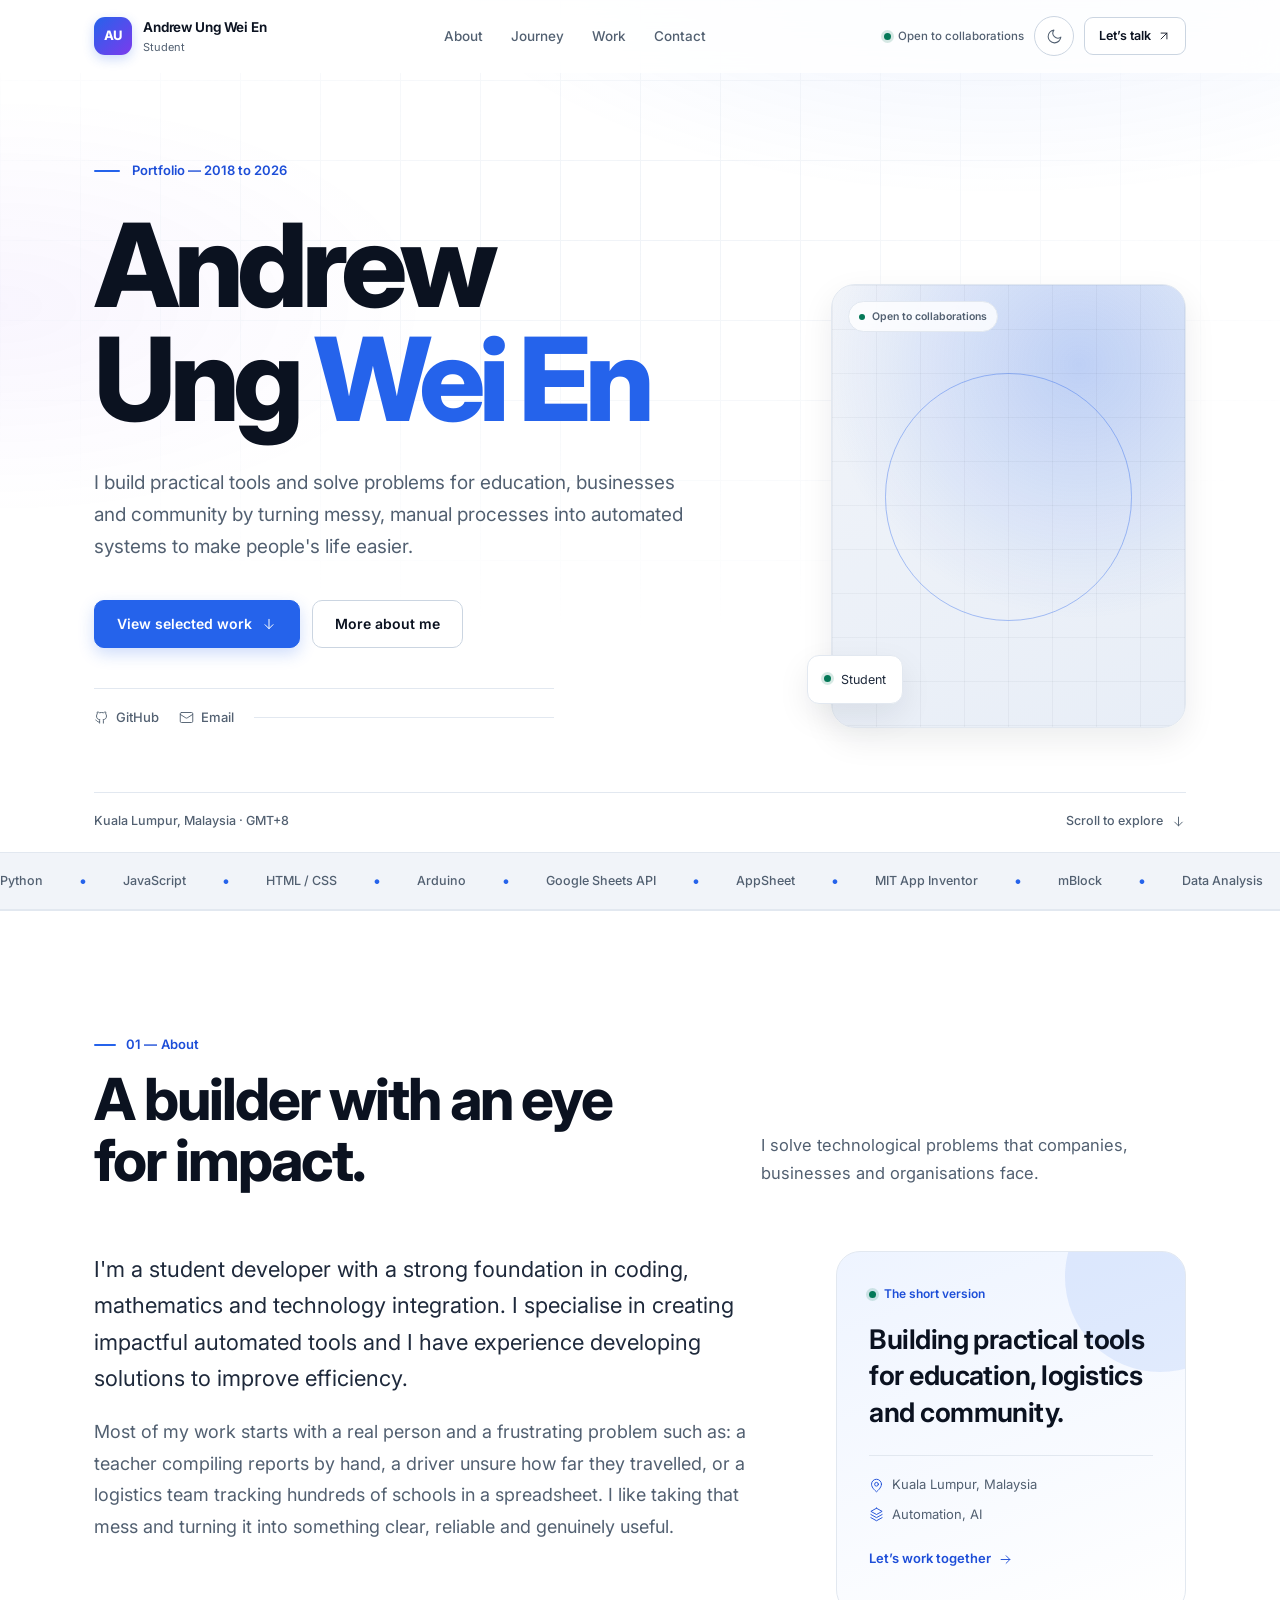
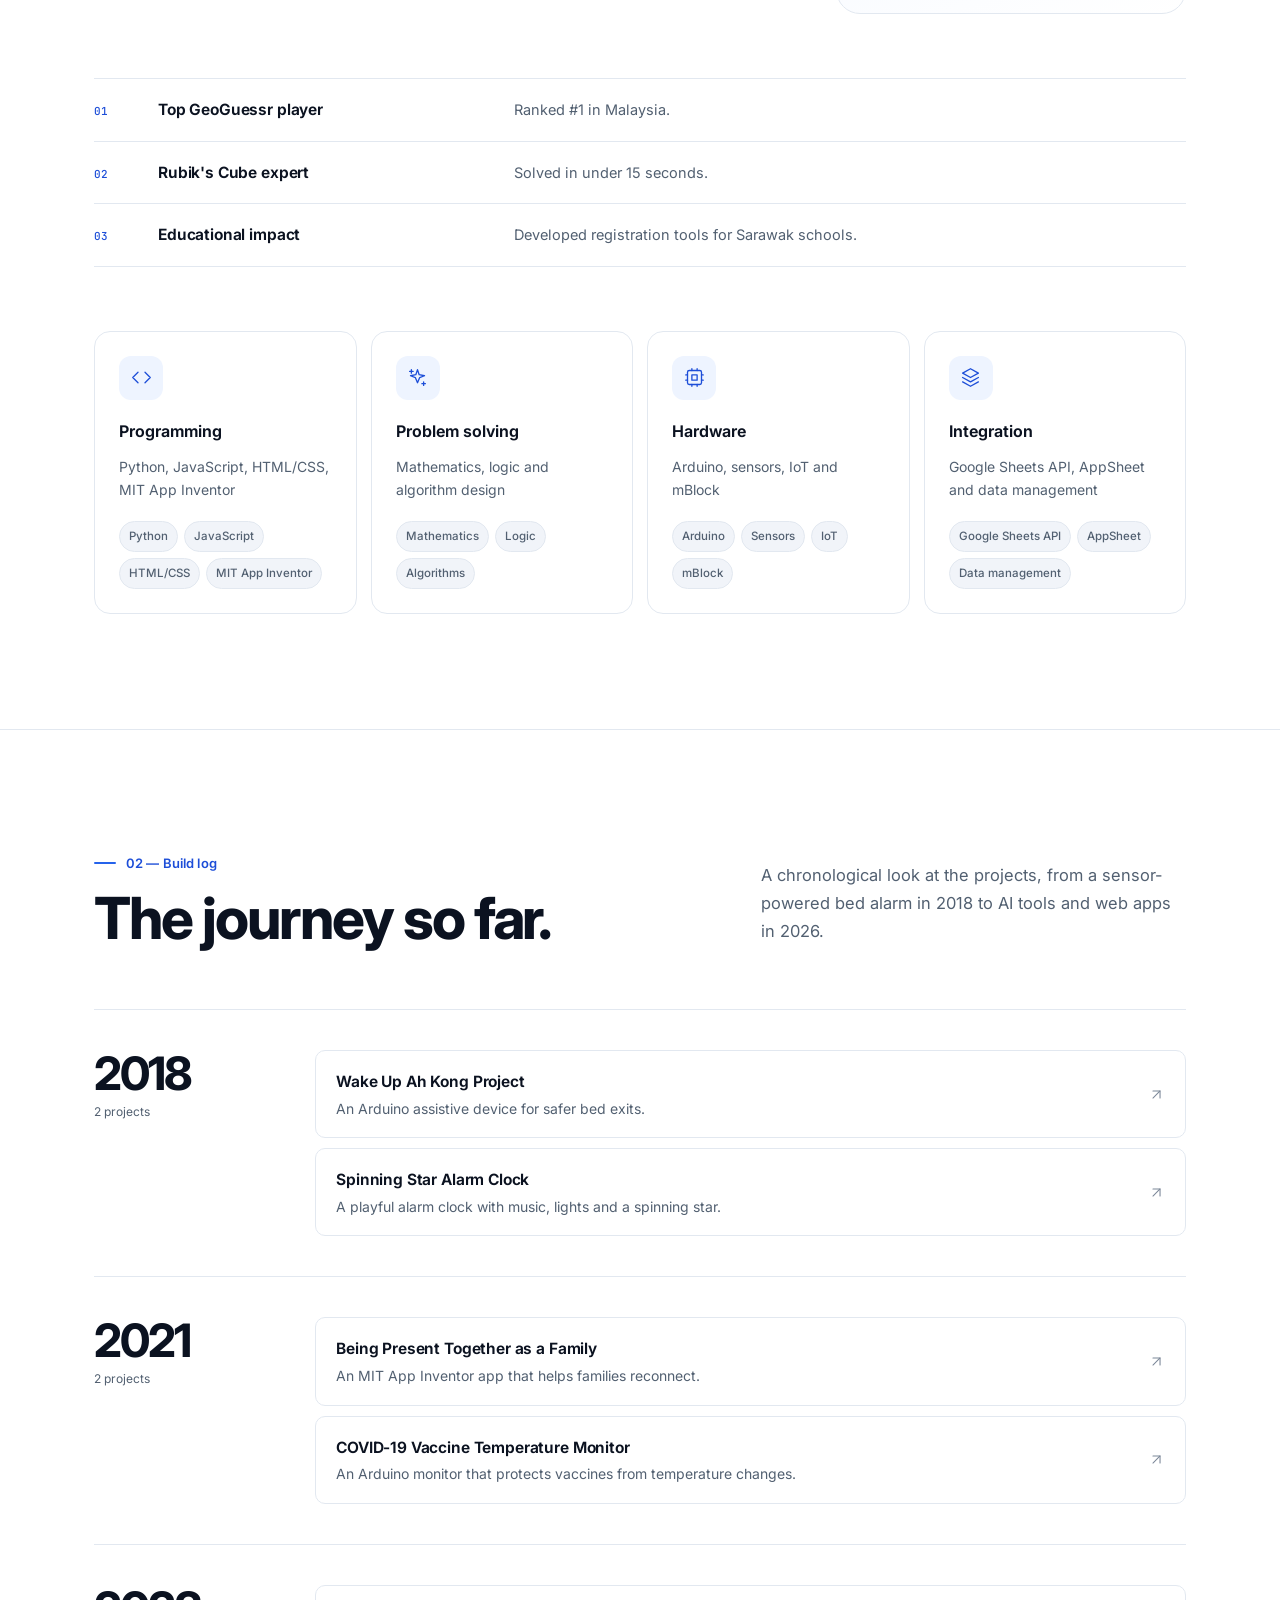
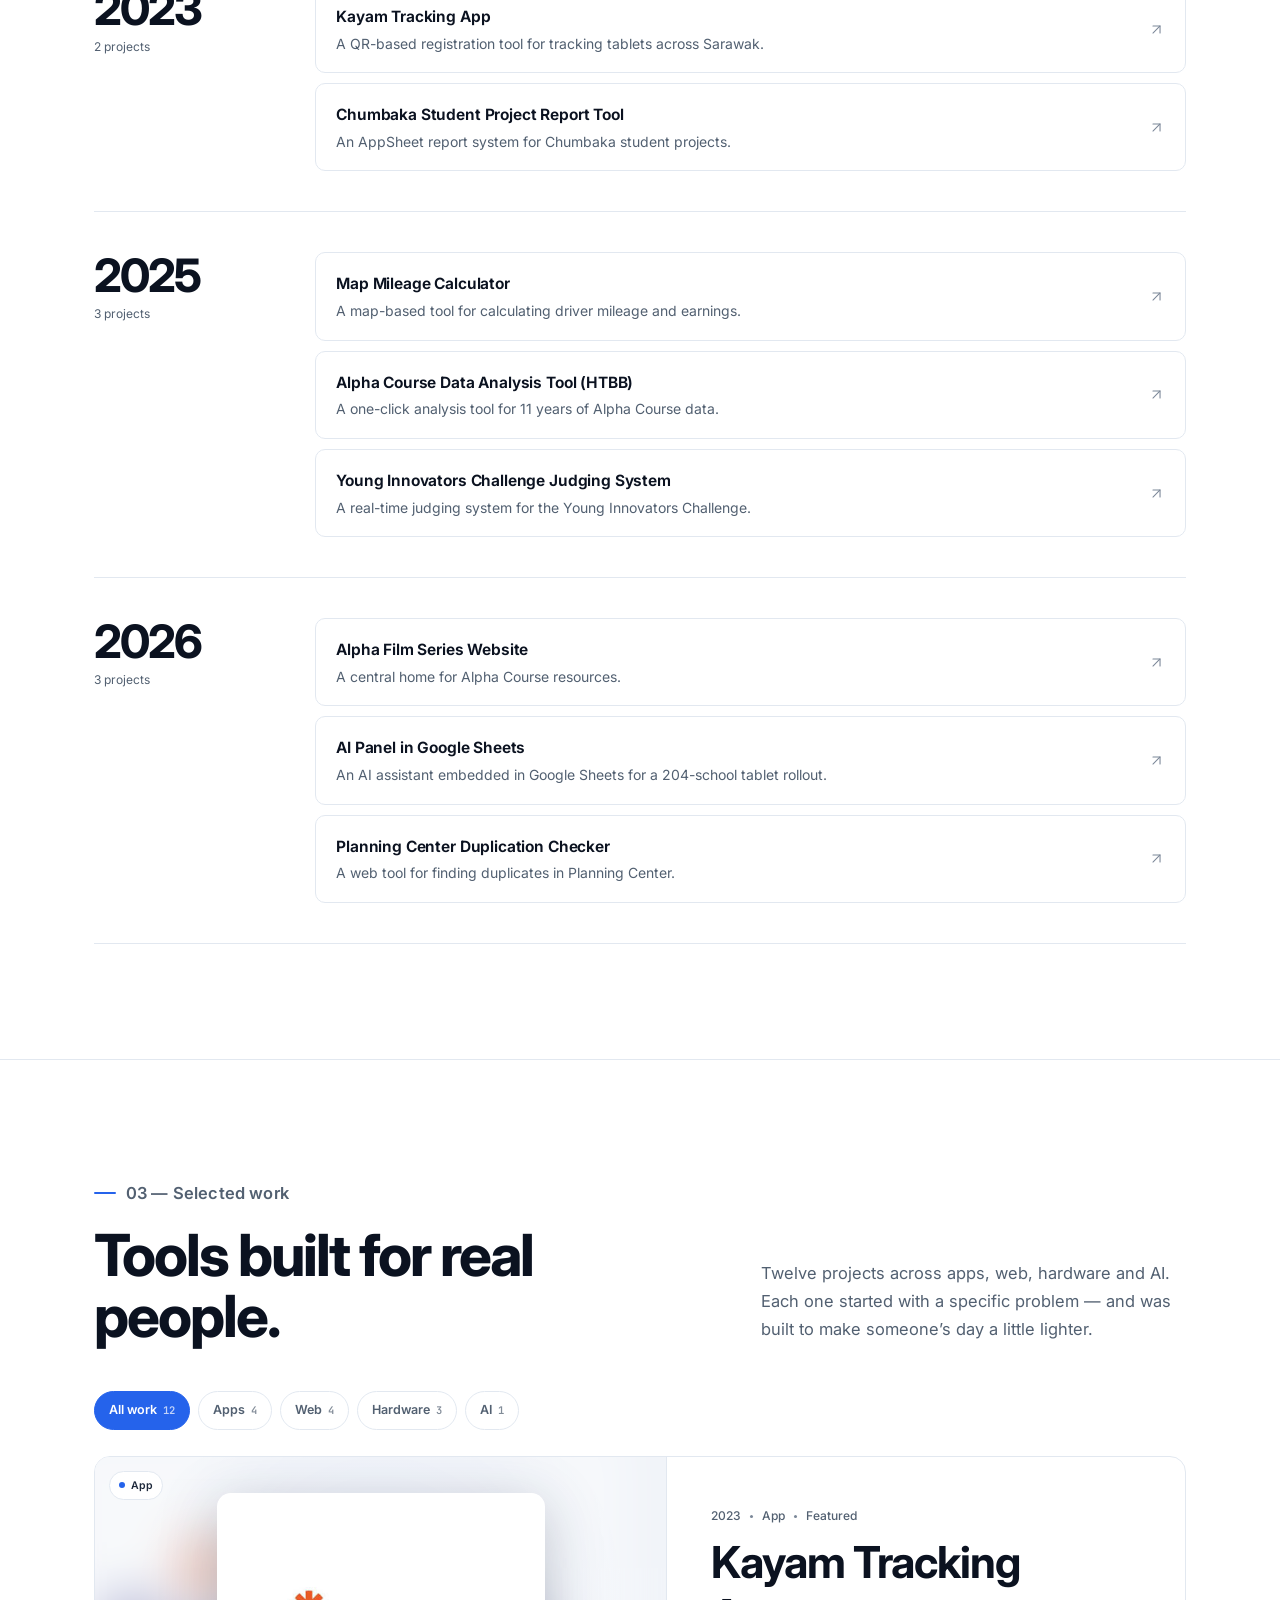
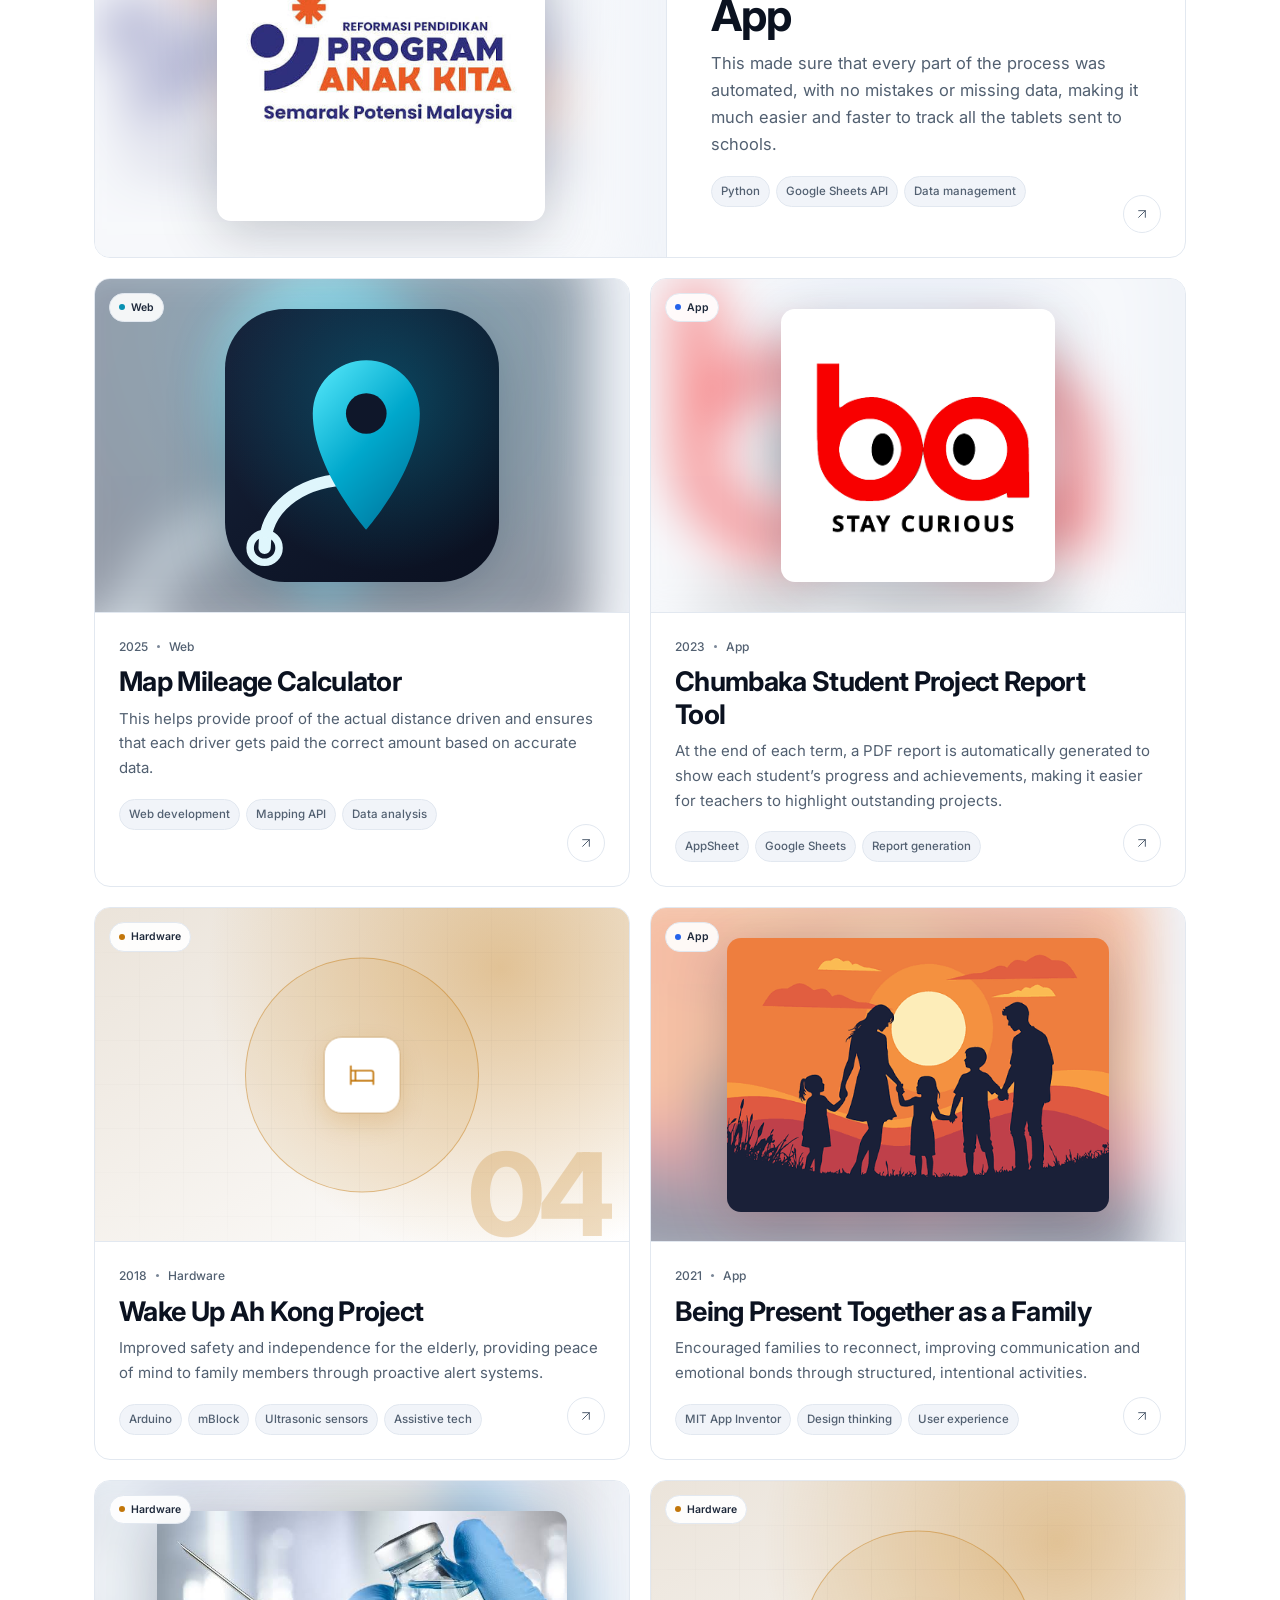
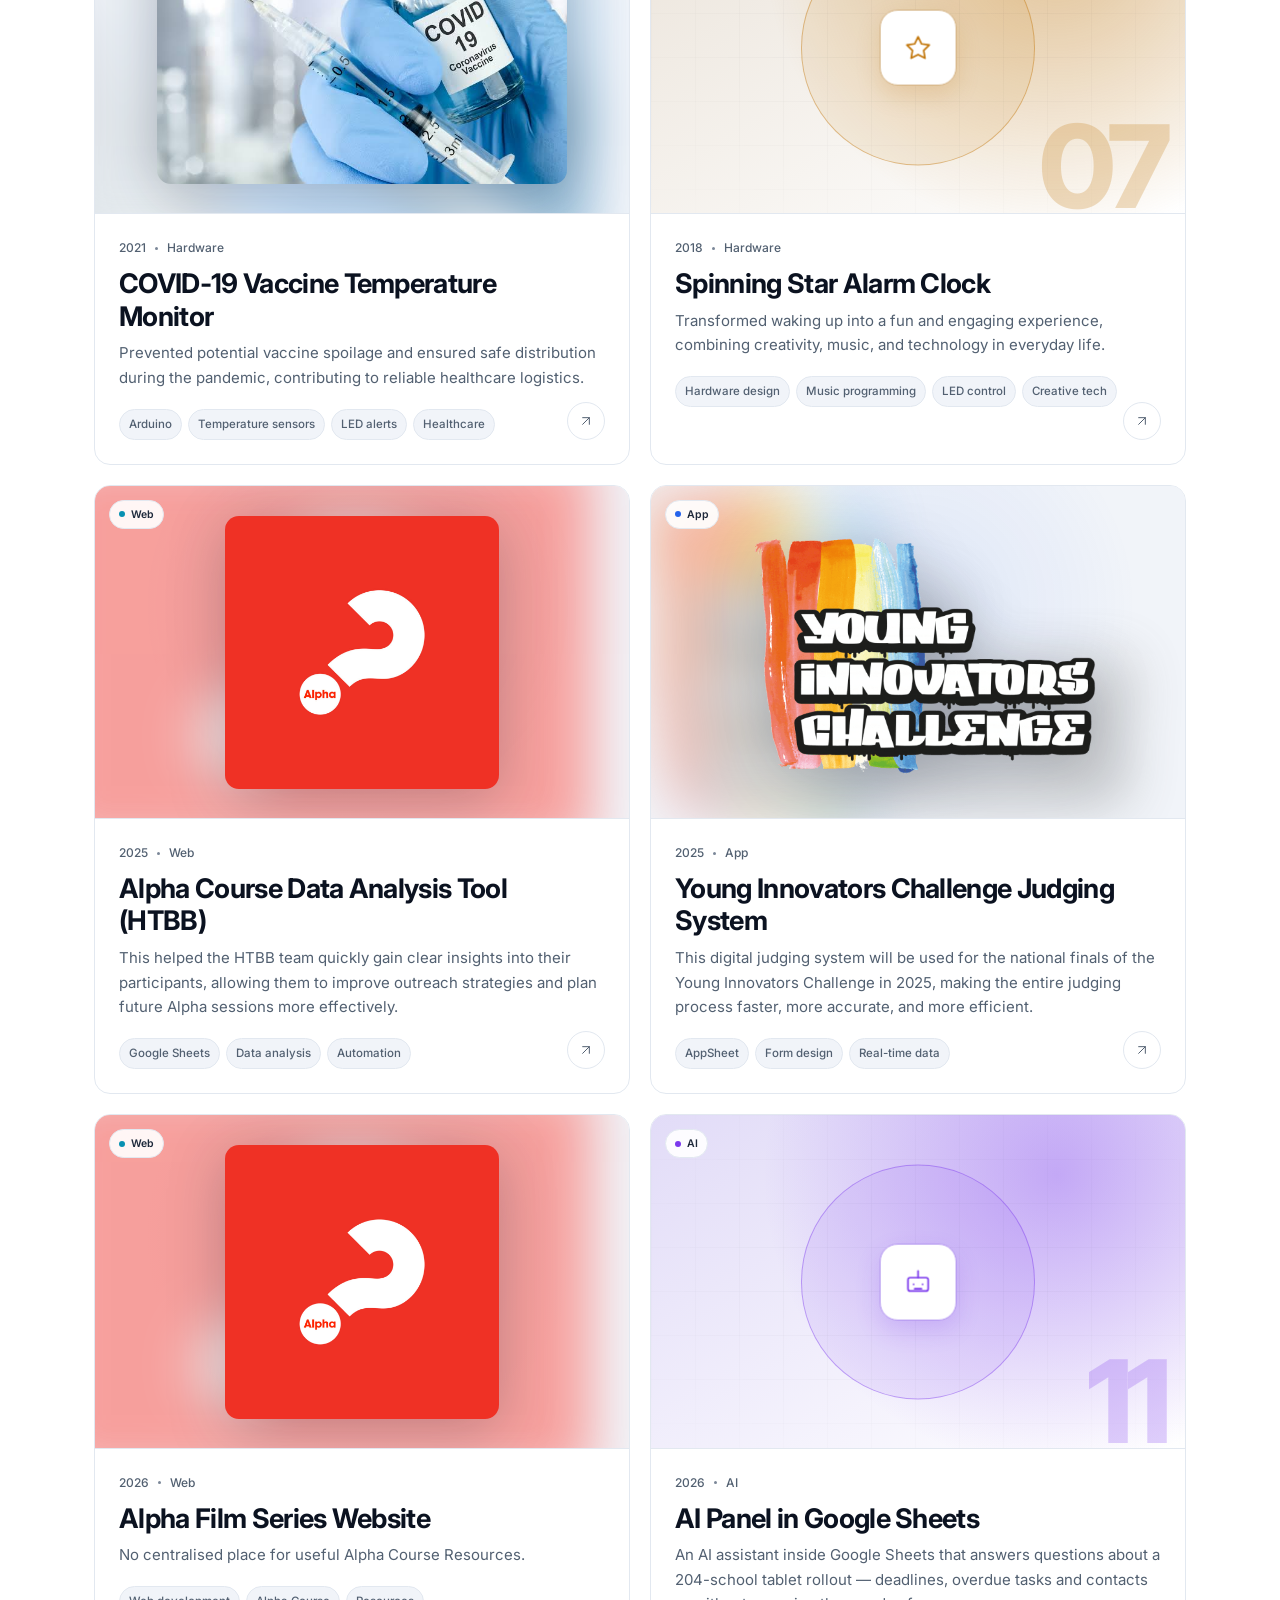
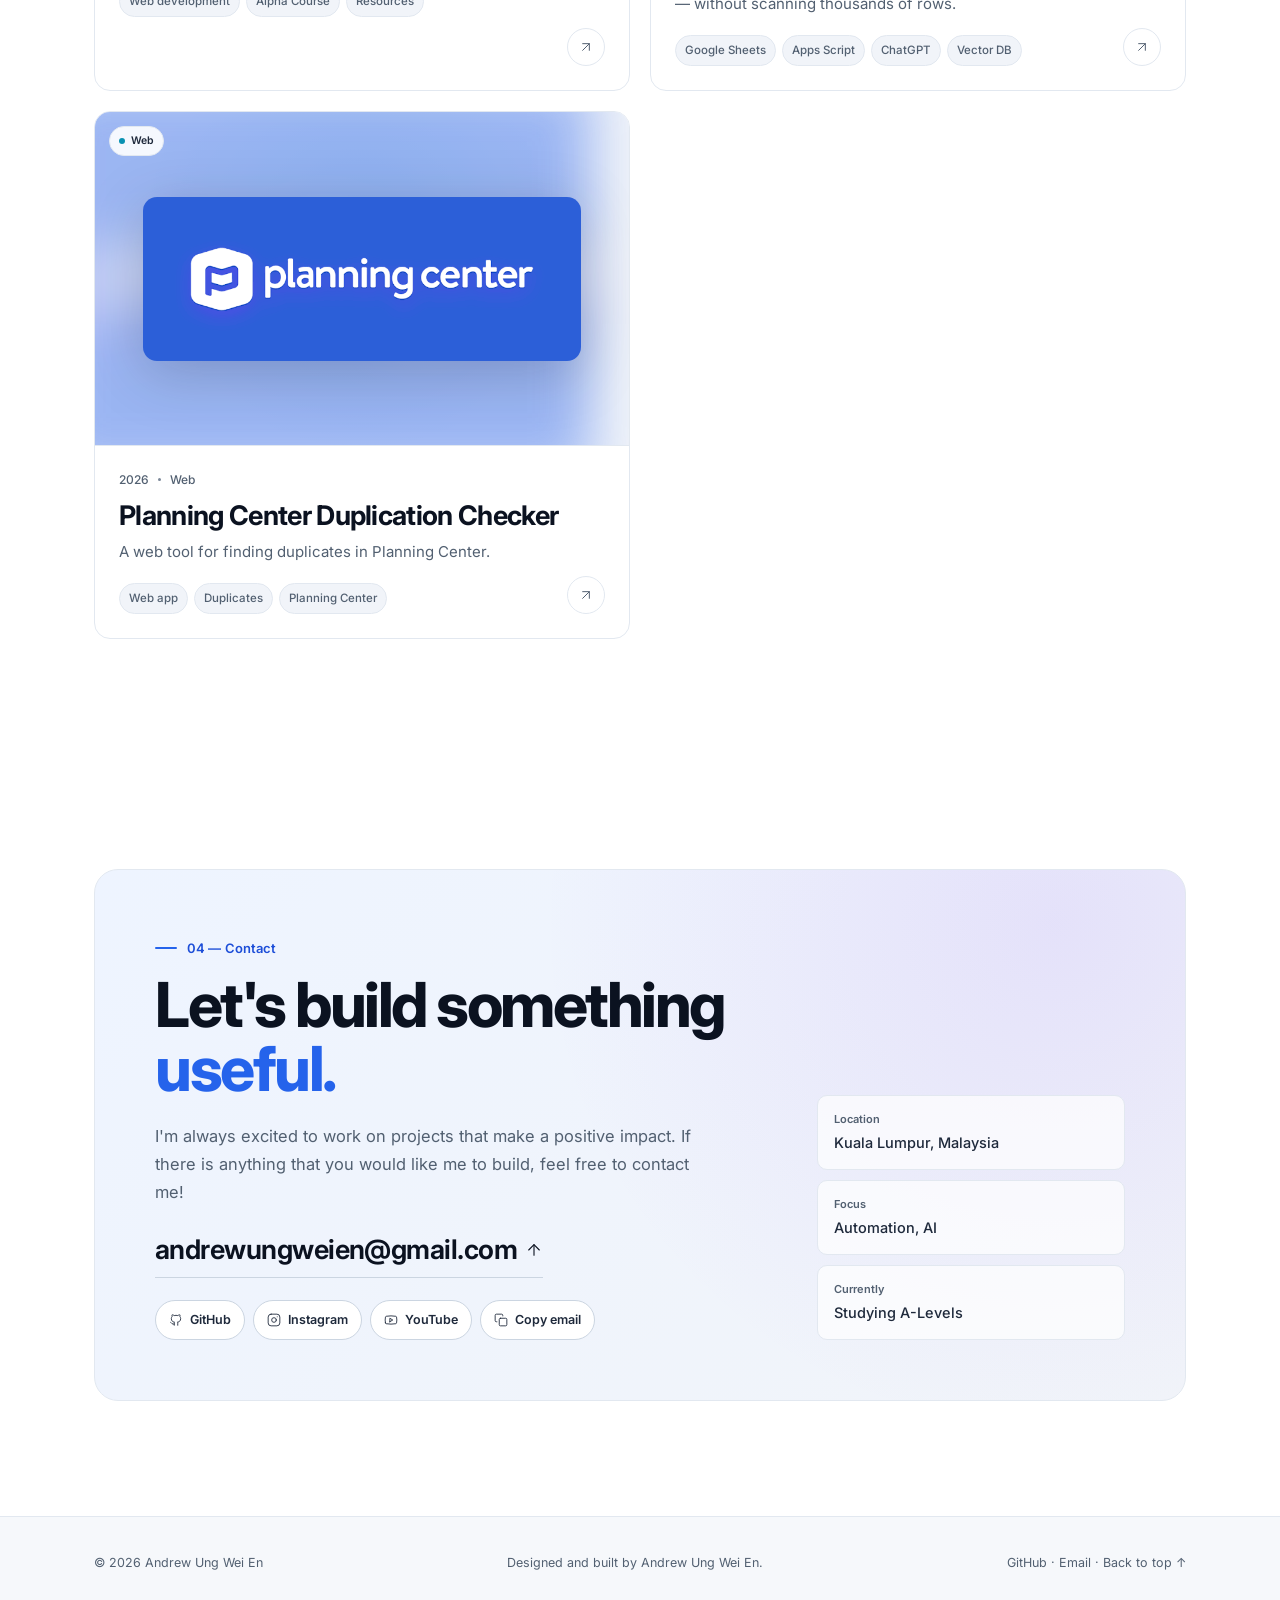
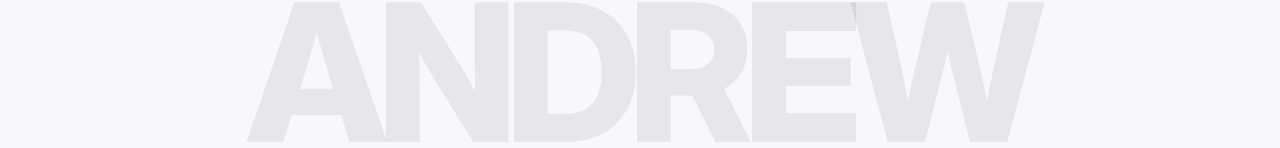
==== commit 69bd9dd0: "Add SVG favicon" ====
--- a/index.html
+++ b/index.html
@@ -11,11 +11,11 @@
   <meta property="og:type" content="website">
   <title>Andrew Ung Wei En — Portfolio</title>
   <link rel="canonical" href="https://andrewung2009.github.io/portfolio/">
-  <link rel="icon" href="data:image/svg+xml,%3Csvg xmlns='http://www.w3.org/2000/svg' viewBox='0 0 64 64'%3E%3Cdefs%3E%3ClinearGradient id='g' x1='0' y1='0' x2='1' y2='1'%3E%3Cstop stop-color='%232563eb'/%3E%3Cstop offset='1' stop-color='%237c3aed'/%3E%3C/linearGradient%3E%3C/defs%3E%3Crect width='64' height='64' rx='14' fill='url(%23g)'/%3E%3Ctext x='32' y='43' font-family='Inter,Arial,sans-serif' font-weight='800' font-size='25' fill='%23ffffff' text-anchor='middle'%3EAU%3C/text%3E%3C/svg%3E">
+  <link rel="icon" type="image/svg+xml" href="favicon.svg">
   <link rel="preconnect" href="https://fonts.googleapis.com">
   <link rel="preconnect" href="https://fonts.gstatic.com" crossorigin>
   <link href="https://fonts.googleapis.com/css2?family=Inter:wght@400;500;600;700;800&family=JetBrains+Mono:wght@400;500&display=swap" rel="stylesheet">
-  <link rel="stylesheet" href="css/style.css?v=19">
+  <link rel="stylesheet" href="css/style.css?v=20">
   <script>
     (function () {
       document.documentElement.classList.add('js');
@@ -48,7 +48,7 @@
       </div>
     </div>
   </noscript>
-  <script src="js/ui.js?v=19"></script>
-  <script src="js/app.js?v=19"></script>
+  <script src="js/ui.js?v=20"></script>
+  <script src="js/app.js?v=20"></script>
 </body>
 </html>
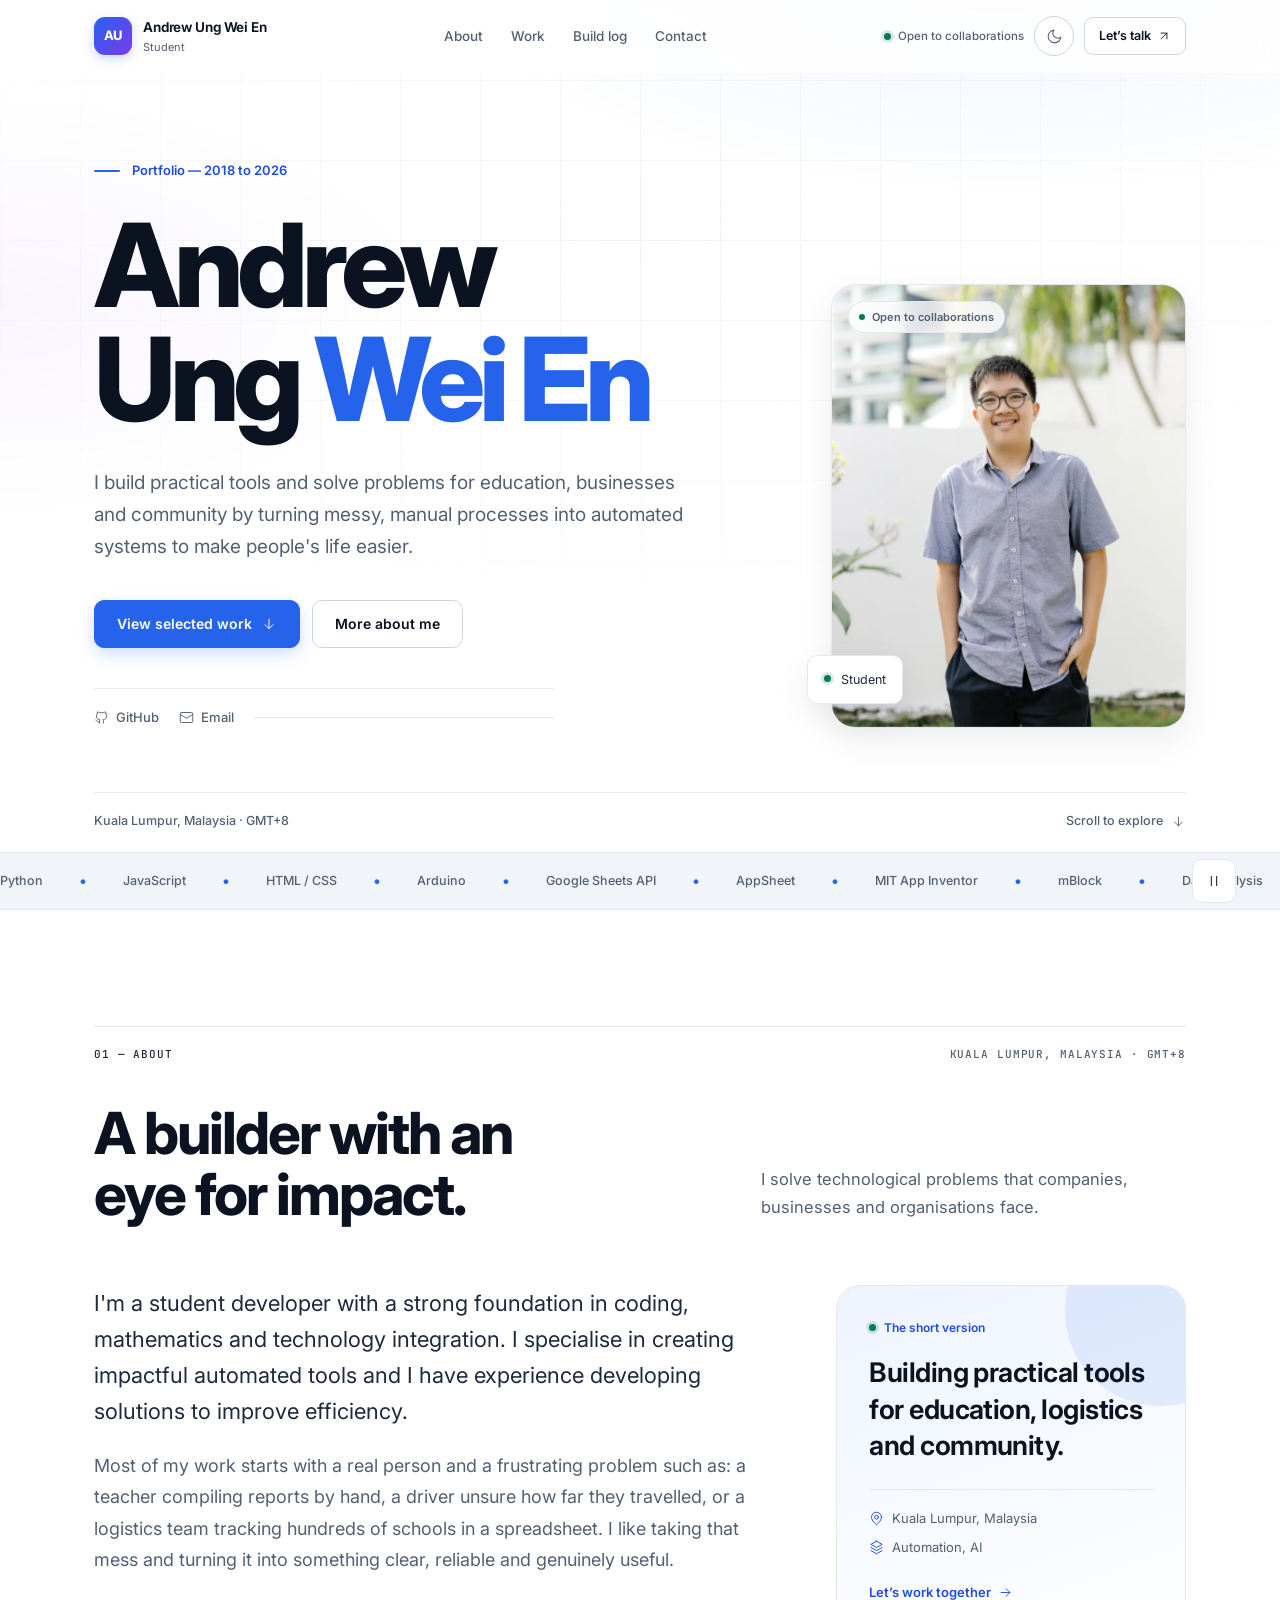
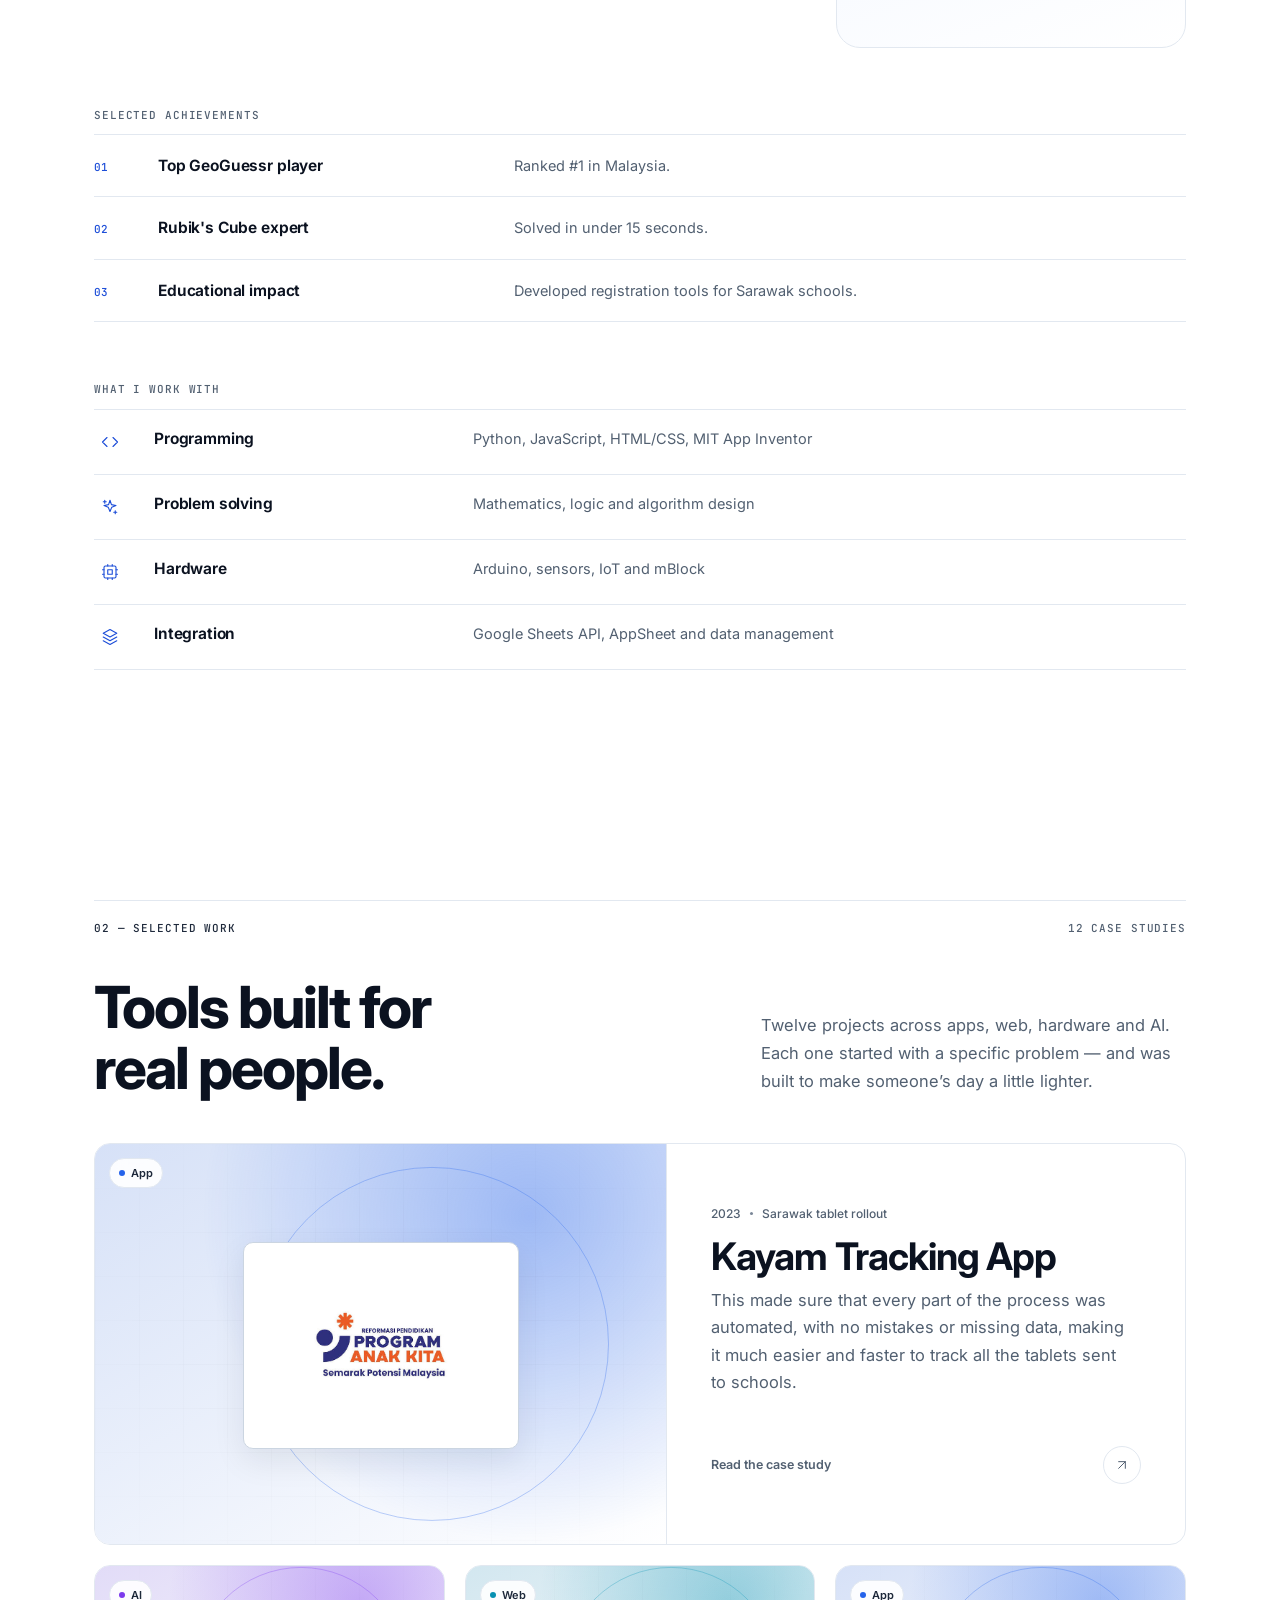
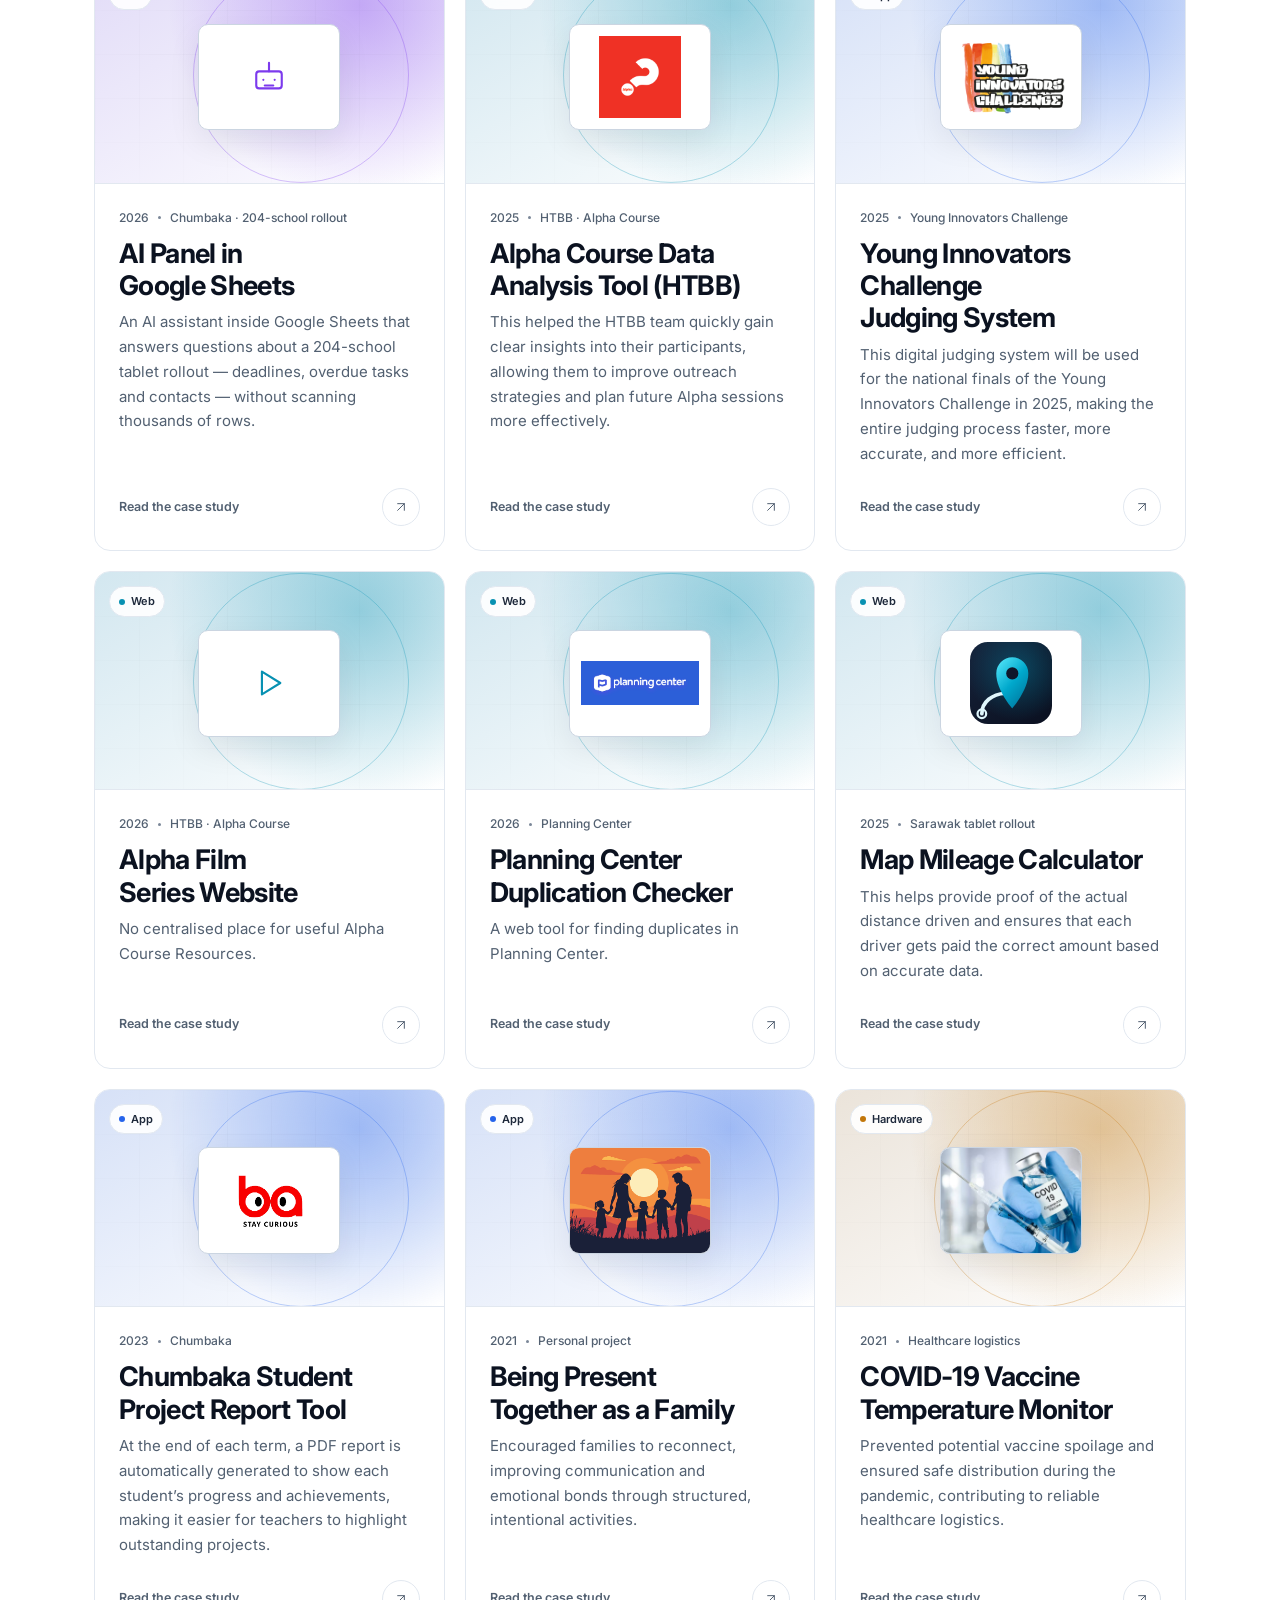
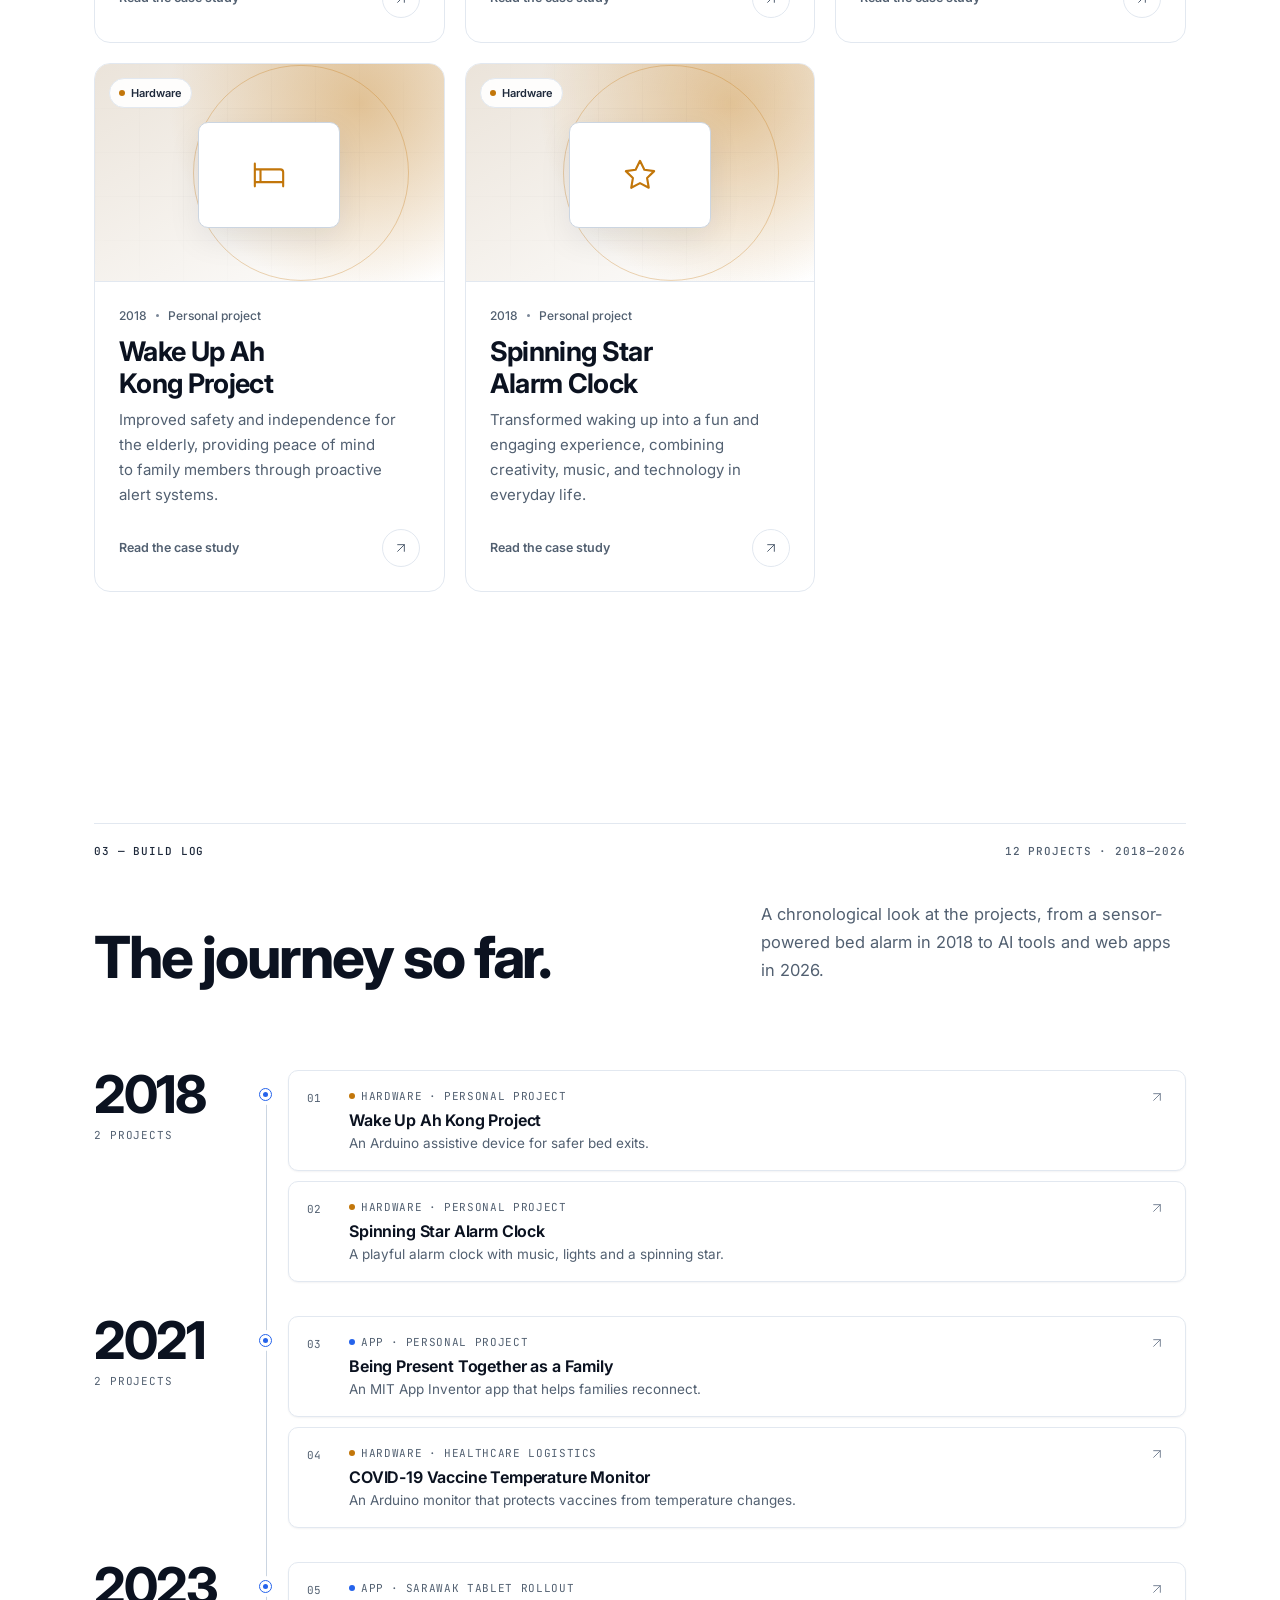
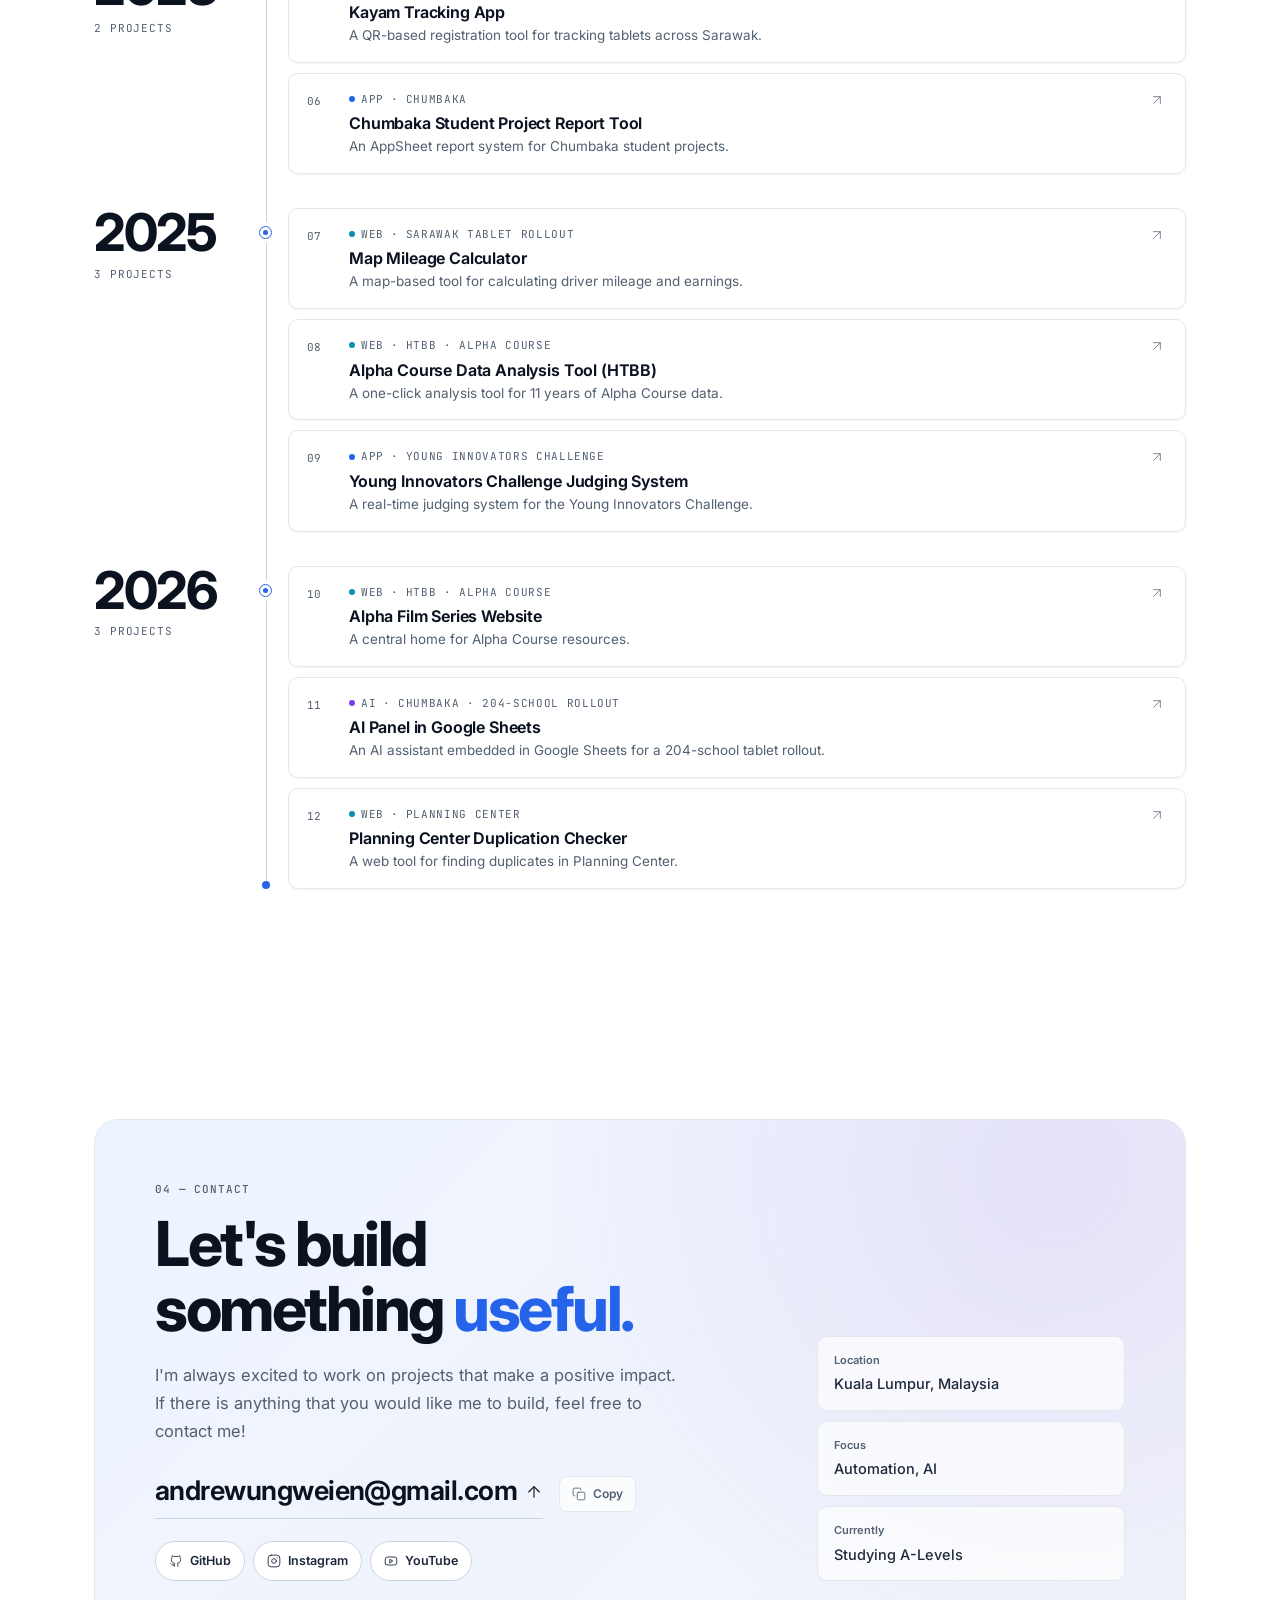
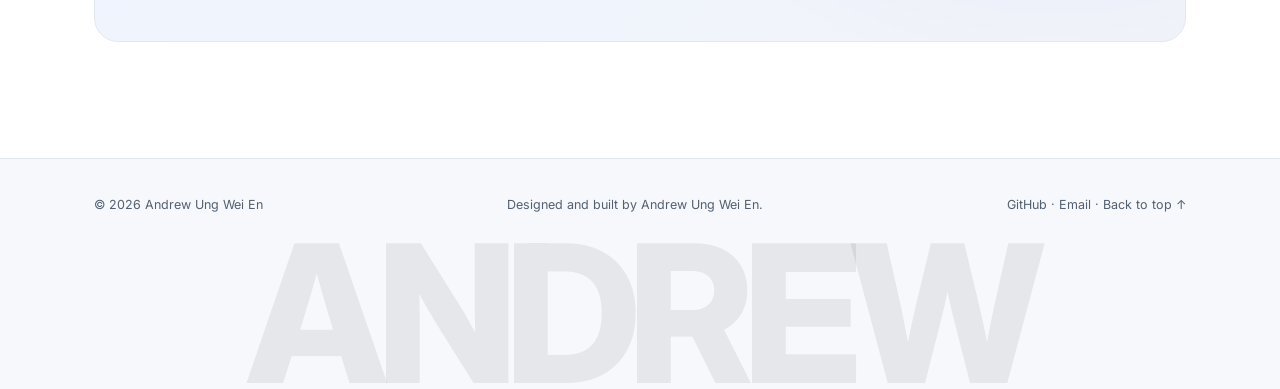
==== commit 6cbdcc10: "Notebook redesign: 12-card three-column grid, work-first order, case nav, marquee pause, link icons," ====
--- a/index.html
+++ b/index.html
@@ -15,7 +15,7 @@
   <link rel="preconnect" href="https://fonts.googleapis.com">
   <link rel="preconnect" href="https://fonts.gstatic.com" crossorigin>
   <link href="https://fonts.googleapis.com/css2?family=Inter:wght@400;500;600;700;800&family=JetBrains+Mono:wght@400;500&display=swap" rel="stylesheet">
-  <link rel="stylesheet" href="css/style.css?v=20">
+  <link rel="stylesheet" href="css/style.css?v=36">
   <script>
     (function () {
       document.documentElement.classList.add('js');
@@ -30,9 +30,8 @@
 </head>
 <body>
   <a class="skip-link" href="#main">Skip to content</a>
-  <div class="scroll-progress" id="scrollProgress" aria-hidden="true"></div>
   <header id="siteHeader"></header>
-  <main id="main">
+  <main id="main" tabindex="-1">
     <div class="initial-loader" role="status" aria-live="polite">
       <span class="status-dot"></span>
       Loading portfolio…
@@ -48,7 +47,7 @@
       </div>
     </div>
   </noscript>
-  <script src="js/ui.js?v=20"></script>
-  <script src="js/app.js?v=20"></script>
+  <script src="js/ui.js?v=36"></script>
+  <script src="js/app.js?v=36"></script>
 </body>
 </html>
--- a/css/style.css
+++ b/css/style.css
@@ -186,7 +186,6 @@
 }
 
 .btn:active,
-.filter-btn:active,
 .theme-toggle:active,
 .contact-social:active,
 .nav-cta:active {
@@ -305,7 +304,6 @@
   line-height: 1.05;
   letter-spacing: -0.035em;
   max-width: 18ch;
-  margin-top: 14px;
   color: var(--text);
 }
 
@@ -315,6 +313,45 @@
   line-height: 1.7;
   max-width: 46ch;
   padding-bottom: 4px;
+}
+
+/* ---------- ledger ---------- */
+
+.ledger {
+  display: flex;
+  align-items: baseline;
+  justify-content: space-between;
+  gap: 10px 20px;
+  flex-wrap: wrap;
+  padding-top: 18px;
+  margin-bottom: clamp(26px, 3.6vw, 40px);
+  border-top: 1px solid var(--line);
+  font-family: var(--font-mono);
+  font-size: 11px;
+  font-weight: 500;
+  letter-spacing: 0.08em;
+  text-transform: uppercase;
+  color: var(--muted);
+}
+
+.ledger-label {
+  color: var(--text-2);
+}
+
+.ledger-meta {
+  color: var(--muted);
+}
+
+.list-label {
+  margin-top: clamp(38px, 4.6vw, 58px);
+  padding-bottom: 10px;
+  border-bottom: 1px solid var(--line);
+  font-family: var(--font-mono);
+  font-size: 11px;
+  font-weight: 500;
+  letter-spacing: 0.08em;
+  text-transform: uppercase;
+  color: var(--muted);
 }
 
 /* ---------- buttons ---------- */
@@ -345,6 +382,15 @@
   transform: translate(2px, -2px);
 }
 
+.btn-lead {
+  display: inline-flex;
+  align-items: center;
+}
+
+.btn:hover .btn-lead svg {
+  transform: none;
+}
+
 .btn--primary {
   background: var(--accent);
   color: var(--on-accent);
@@ -407,19 +453,6 @@
 .theme-toggle svg {
   width: 17px;
   height: 17px;
-}
-
-/* ---------- scroll progress ---------- */
-
-.scroll-progress {
-  position: fixed;
-  top: 0;
-  left: 0;
-  height: 3px;
-  width: 0%;
-  background: var(--accent);
-  z-index: 200;
-  pointer-events: none;
 }
 
 /* ---------- navigation ---------- */
@@ -485,6 +518,9 @@
   letter-spacing: -0.01em;
   color: var(--text);
   white-space: nowrap;
+  min-width: 0;
+  overflow: hidden;
+  text-overflow: ellipsis;
 }
 
 .brand-role {
@@ -637,6 +673,12 @@
   font-size: 14px;
 }
 
+.mobile-cta {
+  width: 100%;
+  justify-content: space-between;
+  margin-bottom: 4px;
+}
+
 /* ---------- hero ---------- */
 
 .hero {
@@ -832,7 +874,7 @@
   background: color-mix(in srgb, var(--surface) 80%, transparent);
   border: 1px solid var(--line);
   backdrop-filter: blur(8px);
-  font-size: 10.5px;
+  font-size: 11px;
   font-weight: 600;
   color: var(--muted);
 }
@@ -852,7 +894,7 @@
   z-index: 4;
   max-width: 260px;
   padding: 14px 16px;
-  border-radius: 12px;
+  border-radius: 10px;
   background: var(--surface);
   border: 1px solid var(--line);
   box-shadow: var(--shadow-md);
@@ -905,6 +947,7 @@
 /* ---------- marquee ---------- */
 
 .marquee {
+  position: relative;
   border-block: 1px solid var(--line);
   padding-block: 16px;
   overflow: hidden;
@@ -919,8 +962,39 @@
   animation: marquee 44s linear infinite;
 }
 
-.marquee:hover .marquee-track {
+.marquee.is-paused .marquee-track {
   animation-play-state: paused;
+}
+
+.marquee:not(.is-paused):not(.is-playing):hover .marquee-track {
+  animation-play-state: paused;
+}
+
+.marquee-toggle {
+  position: absolute;
+  top: 50%;
+  right: var(--gutter);
+  transform: translateY(-50%);
+  width: 44px;
+  height: 44px;
+  display: inline-grid;
+  place-items: center;
+  border: 1px solid var(--line);
+  border-radius: 10px;
+  background: var(--surface);
+  color: var(--text);
+  z-index: 2;
+  transition: color 0.2s ease, border-color 0.2s ease;
+}
+
+.marquee-toggle:hover {
+  border-color: var(--accent);
+  color: var(--accent-text);
+}
+
+.marquee-toggle svg {
+  width: 16px;
+  height: 16px;
 }
 
 .marquee-item {
@@ -1059,8 +1133,8 @@
 }
 
 .achievements {
-  margin-top: clamp(44px, 5vw, 68px);
-  border-top: 1px solid var(--line);
+  margin-top: 0;
+  border-top: 0;
 }
 
 .achievement {
@@ -1092,65 +1166,44 @@
   line-height: 1.6;
 }
 
-.skills-grid {
-  display: grid;
-  grid-template-columns: repeat(4, minmax(0, 1fr));
-  gap: 14px;
-  margin-top: clamp(44px, 5vw, 68px);
-}
-
-.skill {
-  background: var(--surface);
-  border: 1px solid var(--line);
-  border-radius: var(--radius);
-  padding: 24px;
-  min-height: 236px;
-  display: flex;
-  flex-direction: column;
-  gap: 12px;
-  transition: border-color 0.2s ease, box-shadow 0.2s ease, transform 0.2s var(--ease);
-}
-
-.skill:hover {
-  border-color: var(--line-strong);
-  box-shadow: var(--shadow-md);
-  transform: translateY(-2px);
-}
-
-.skill-icon {
-  width: 44px;
-  height: 44px;
-  border-radius: 12px;
+.capabilities {
+  display: grid;
+}
+
+.capability {
+  display: grid;
+  grid-template-columns: 40px minmax(0, 0.42fr) minmax(0, 1fr);
+  gap: 20px;
+  align-items: baseline;
+  padding: 16px 0;
+  border-bottom: 1px solid var(--line);
+}
+
+.capability-icon {
+  width: 32px;
+  height: 32px;
+  align-self: center;
   display: grid;
   place-items: center;
   color: var(--accent-text);
-  background: var(--accent-soft);
-  margin-bottom: 6px;
-}
-
-.skill-icon svg {
-  width: 21px;
-  height: 21px;
-}
-
-.skill h3 {
-  font-size: 16px;
+}
+
+.capability-icon svg {
+  width: 18px;
+  height: 18px;
+}
+
+.capability h3 {
+  font-size: 15.5px;
   font-weight: 650;
+  letter-spacing: -0.01em;
   color: var(--text);
 }
 
-.skill p {
-  color: var(--muted);
-  font-size: 14px;
+.capability p {
+  color: var(--muted);
+  font-size: 14.5px;
   line-height: 1.6;
-}
-
-.skill-tags {
-  display: flex;
-  flex-wrap: wrap;
-  gap: 6px;
-  margin-top: auto;
-  padding-top: 8px;
 }
 
 .tag {
@@ -1174,6 +1227,7 @@
   grid-template-columns: minmax(0, 1fr) minmax(0, 0.72fr);
   gap: clamp(24px, 6vw, 80px);
   align-items: end;
+  margin-bottom: clamp(30px, 4vw, 44px);
 }
 
 .work-head h2 {
@@ -1181,7 +1235,6 @@
   font-size: clamp(34px, 5vw, 58px);
   line-height: 1.05;
   letter-spacing: -0.035em;
-  margin-top: 14px;
   max-width: 16ch;
   color: var(--text);
 }
@@ -1194,45 +1247,9 @@
   padding-bottom: 4px;
 }
 
-.filter-bar {
-  display: flex;
-  flex-wrap: wrap;
-  gap: 8px;
-  margin: clamp(30px, 4vw, 44px) 0 26px;
-}
-
-.filter-btn {
-  padding: 8px 14px;
-  border: 1px solid var(--line);
-  border-radius: 999px;
-  background: var(--surface);
-  color: var(--muted);
-  font-size: 12.5px;
-  font-weight: 600;
-  transition: background 0.2s ease, color 0.2s ease, border-color 0.2s ease;
-}
-
-.filter-btn:hover {
-  border-color: var(--line-strong);
-  color: var(--text);
-}
-
-.filter-btn.is-active {
-  background: var(--accent);
-  border-color: var(--accent);
-  color: var(--on-accent);
-}
-
-.filter-btn .count {
-  opacity: 0.72;
-  margin-left: 6px;
-  font-family: var(--font-mono);
-  font-size: 10.5px;
-}
-
 .projects-grid {
   display: grid;
-  grid-template-columns: repeat(2, minmax(0, 1fr));
+  grid-template-columns: repeat(3, minmax(0, 1fr));
   gap: 20px;
 }
 
@@ -1265,6 +1282,10 @@
   grid-column: 1 / -1;
 }
 
+.projects-grid.is-filtered .project-card.is-featured {
+  grid-column: auto;
+}
+
 .project-link {
   display: grid;
   grid-template-rows: auto 1fr;
@@ -1288,8 +1309,8 @@
 }
 
 .projects-grid:not(.is-filtered) .project-card.is-featured .project-title {
-  font-size: clamp(30px, 3.6vw, 44px);
-  max-width: 17ch;
+  font-size: clamp(30px, 3vw, 38px);
+  max-width: 20ch;
 }
 
 .projects-grid:not(.is-filtered) .project-card.is-featured .project-summary {
@@ -1362,8 +1383,8 @@
   display: none;
 }
 
-.cover-art.has-image::before,
-.cover-art.has-image::after {
+.cover-art.has-image.fit-cover::before,
+.cover-art.has-image.fit-cover::after {
   display: none;
 }
 
@@ -1376,7 +1397,7 @@
   width: clamp(62px, 6vw, 82px);
   height: clamp(62px, 6vw, 82px);
   border: 1px solid color-mix(in srgb, var(--cat, var(--app)) 48%, var(--line));
-  border-radius: 18px;
+  border-radius: 16px;
   display: grid;
   place-items: center;
   color: var(--cat, var(--app));
@@ -1416,7 +1437,7 @@
   border-radius: 999px;
   background: color-mix(in srgb, var(--surface) 90%, transparent);
   border: 1px solid var(--line);
-  font-size: 10.5px;
+  font-size: 11px;
   font-weight: 600;
   color: var(--text-2);
   backdrop-filter: blur(8px);
@@ -1442,31 +1463,25 @@
 
 .cover-art.fit-contain {
   background:
-    radial-gradient(circle at 50% 36%, color-mix(in srgb, var(--cat, var(--app)) 10%, transparent), transparent 64%),
-    var(--surface-2);
-}
-
-.cover-art.fit-contain .cover-img--blur {
-  inset: -8%;
-  width: 116%;
-  height: 116%;
-  filter: blur(26px) saturate(1.15);
-  opacity: 0.42;
-  z-index: 1;
-  transform: scale(1.02);
+    radial-gradient(circle at 76% 18%, color-mix(in srgb, var(--cat, var(--app)) 34%, transparent), transparent 62%),
+    linear-gradient(150deg, color-mix(in srgb, var(--cat, var(--app)) 12%, var(--surface-2)), var(--surface));
 }
 
 .cover-art.fit-contain .cover-img--main {
   inset: 0;
   width: auto;
   height: auto;
-  max-width: 82%;
-  max-height: 82%;
+  max-width: 42%;
+  max-height: 42%;
   margin: auto;
   object-fit: contain;
   z-index: 2;
-  border-radius: 14px;
-  filter: drop-shadow(0 12px 28px rgba(15, 23, 42, 0.22));
+  border-radius: 10px;
+  filter: drop-shadow(0 10px 24px rgba(15, 23, 42, 0.24));
+}
+
+.cover-art.fit-cover .cover-index {
+  display: none;
 }
 
 .project-card:hover .cover-img {
@@ -1477,8 +1492,65 @@
   transform: scale(1.01);
 }
 
-.project-card:hover .cover-art.fit-contain .cover-img--blur {
-  transform: scale(1.06);
+/* One cover rule for every card: the artefact is mounted as a print on the
+   notebook plate at a fixed scale, so a logo, a photo and a screenshot read
+   as the same kind of evidence instead of three different vendors. */
+.cover-art--plate {
+  display: flex;
+  align-items: center;
+  justify-content: center;
+  padding: 30px 20px 26px;
+}
+
+.cover-art--plate::before {
+  opacity: 0.4;
+}
+
+.cover-art--plate::after {
+  width: 62%;
+  background: transparent;
+  border-color: color-mix(in srgb, var(--cat, var(--app)) 30%, transparent);
+}
+
+.cover-mount {
+  position: relative;
+  z-index: 2;
+  display: grid;
+  place-items: center;
+  width: min(46%, 210px);
+  aspect-ratio: 4 / 3;
+  overflow: hidden;
+  border: 1px solid var(--line-strong);
+  border-radius: 10px;
+  background: #ffffff;
+  box-shadow: var(--shadow-md);
+}
+
+.cover-mount.is-mark img {
+  object-fit: contain;
+  padding: 8%;
+}
+
+.cover-mount.is-photo img {
+  object-fit: cover;
+}
+
+.cover-mount.is-glyph {
+  background: #ffffff;
+  color: var(--cat, var(--app));
+}
+
+.cover-mount.is-glyph svg {
+  width: 34px;
+  height: 34px;
+}
+
+.projects-grid:not(.is-filtered) .project-card.is-featured .cover-mount {
+  width: min(52%, 300px);
+}
+
+.projects-grid:not(.is-filtered) .project-card.is-featured .project-foot {
+  margin-top: 28px;
 }
 
 .project-body {
@@ -1512,7 +1584,6 @@
   line-height: 1.2;
   letter-spacing: -0.025em;
   margin: 10px 0 8px;
-  padding-right: 46px;
   color: var(--text);
 }
 
@@ -1521,19 +1592,31 @@
   font-size: 15px;
   line-height: 1.65;
   max-width: 54ch;
-}
-
-.project-tags {
+  text-wrap: pretty;
+}
+
+.project-foot {
   display: flex;
-  flex-wrap: wrap;
-  gap: 6px;
-  margin-top: 18px;
+  align-items: center;
+  justify-content: space-between;
+  gap: 14px;
+  margin-top: auto;
+  padding-top: 22px;
+}
+
+.project-cta {
+  font-size: 12.5px;
+  font-weight: 600;
+  color: var(--muted);
+  transition: color 0.2s ease;
+}
+
+.project-card:hover .project-cta {
+  color: var(--accent-text);
 }
 
 .project-arrow {
-  position: absolute;
-  right: 24px;
-  bottom: 24px;
+  flex: none;
   width: 38px;
   height: 38px;
   border: 1px solid var(--line);
@@ -1561,95 +1644,308 @@
   display: none;
 }
 
+.work-foot {
+  margin-top: clamp(26px, 3.4vw, 38px);
+}
+
+.work-foot-link {
+  display: inline-flex;
+  align-items: center;
+  gap: 8px;
+  min-height: 44px;
+  padding-bottom: 4px;
+  border-bottom: 1px solid var(--line-strong);
+  font-size: 13px;
+  font-weight: 600;
+  color: var(--text);
+  transition: color 0.2s ease, border-color 0.2s ease;
+}
+
+.work-foot-link:hover {
+  color: var(--accent-text);
+  border-color: var(--accent);
+}
+
+.work-foot-link svg {
+  width: 15px;
+  height: 15px;
+  transition: transform 0.2s var(--ease);
+}
+
+.work-foot-link:hover svg {
+  transform: translateY(3px);
+}
+
 /* ---------- build log ---------- */
 
-.buildlog {
-  margin-top: clamp(36px, 4vw, 52px);
-}
-
-.buildlog-group {
-  display: grid;
-  grid-template-columns: minmax(110px, 170px) minmax(0, 1fr);
-  gap: clamp(24px, 4vw, 54px);
-  padding-block: clamp(28px, 3.5vw, 40px);
-  border-top: 1px solid var(--line);
-}
-
-.buildlog-group:last-child {
-  border-bottom: 1px solid var(--line);
-}
-
-.buildlog-year {
+.tl-timeline {
+  --tl-year: clamp(110px, 12vw, 150px);
+  --tl-spine: 44px;
+  position: relative;
+  margin: clamp(32px, 4vw, 52px) 0 0;
+  padding: 0;
+  list-style: none;
+}
+
+.tl-timeline::before {
+  content: "";
+  position: absolute;
+  left: calc(var(--tl-year) + 22px);
+  top: 46px;
+  bottom: 0;
+  width: 1px;
+  background: var(--line-strong);
+}
+
+.tl-timeline::after {
+  content: "";
+  position: absolute;
+  left: calc(var(--tl-year) + 18px);
+  bottom: 0;
+  width: 8px;
+  height: 8px;
+  border-radius: 50%;
+  background: var(--accent);
+}
+
+.tl-year {
+  display: grid;
+  grid-template-columns: var(--tl-year) var(--tl-spine) minmax(0, 1fr);
+  position: relative;
+}
+
+.tl-year-sticky {
+  grid-column: 1;
   position: sticky;
-  top: calc(var(--nav-h) + 24px);
+  top: calc(var(--nav-h) + 26px);
   align-self: start;
-}
-
-.buildlog-year strong {
-  display: block;
-  font-size: clamp(32px, 4vw, 46px);
+  padding: 22px 0 24px;
+}
+
+.tl-year-label {
+  margin: 0;
+  font-family: var(--font-sans);
+  font-size: clamp(36px, 4.4vw, 52px);
   font-weight: 750;
-  line-height: 1;
+  line-height: 0.95;
   letter-spacing: -0.04em;
   color: var(--text);
 }
 
-.buildlog-year span {
+.tl-count {
   display: block;
-  margin-top: 6px;
-  font-size: 12px;
-  color: var(--muted);
-}
-
-.buildlog-items {
-  display: grid;
+  margin-top: 7px;
+  font-family: var(--font-mono);
+  font-size: 11px;
+  letter-spacing: 0.08em;
+  text-transform: uppercase;
+  color: var(--muted);
+}
+
+.tl-node {
+  position: absolute;
+  top: 40px;
+  right: -28px;
+  width: 13px;
+  height: 13px;
+  border: 1px solid var(--accent);
+  border-radius: 50%;
+  background: var(--surface);
+  box-shadow: 0 0 0 4px var(--surface);
+  transition: box-shadow 0.2s ease, border-color 0.2s ease;
+  z-index: 1;
+}
+
+.tl-node::after {
+  content: "";
+  position: absolute;
+  inset: 3px;
+  border-radius: 50%;
+  background: var(--accent);
+}
+
+.tl-year:hover .tl-node,
+.tl-year:focus-within .tl-node {
+  box-shadow: 0 0 0 5px var(--accent-soft);
+}
+
+.tl-entries {
+  grid-column: 3;
+  display: grid;
+  align-content: start;
   gap: 10px;
-}
-
-.buildlog-item {
-  display: flex;
-  align-items: center;
-  justify-content: space-between;
-  gap: 22px;
-  padding: 18px 20px;
+  padding: 22px 0 12px;
+}
+
+.tl-entry {
+  position: relative;
+  display: grid;
+  grid-template-columns: 28px minmax(0, 1fr) 18px;
+  gap: 14px;
+  align-items: start;
+  padding: 16px 18px;
   background: var(--surface);
   border: 1px solid var(--line);
   border-radius: var(--radius-sm);
+  box-shadow: var(--shadow-sm);
   transition: border-color 0.2s ease, box-shadow 0.2s ease, transform 0.2s var(--ease);
 }
 
-.buildlog-item:hover {
+.tl-entry:hover {
   border-color: var(--line-strong);
-  box-shadow: var(--shadow-sm);
-  transform: translateX(3px);
-}
-
-.buildlog-item h3 {
-  font-size: 15.5px;
+  box-shadow: var(--shadow-md);
+  transform: translateY(-2px);
+}
+
+.tl-entry:focus-visible {
+  outline: 2px solid var(--accent);
+  outline-offset: 3px;
+}
+
+.tl-index {
+  padding-top: 2px;
+  font-family: var(--font-mono);
+  font-size: 11px;
+  color: var(--muted);
+}
+
+.tl-entry-body {
+  min-width: 0;
+}
+
+.tl-entry-meta {
+  display: flex;
+  align-items: center;
+  gap: 7px;
+  margin-bottom: 5px;
+  font-family: var(--font-mono);
+  font-size: 11px;
+  letter-spacing: 0.06em;
+  text-transform: uppercase;
+  color: var(--muted);
+}
+
+.tl-cat {
+  display: inline-flex;
+  align-items: center;
+  gap: 6px;
+}
+
+.tl-cat::before {
+  content: "";
+  width: 6px;
+  height: 6px;
+  border-radius: 50%;
+  background: var(--cat, var(--app));
+}
+
+.tl-context {
+  color: var(--muted);
+}
+
+.tl-context::before {
+  content: "·";
+  margin-right: 7px;
+}
+
+.tl-entry h4 {
+  margin: 0;
+  font-size: 16px;
   font-weight: 650;
+  line-height: 1.25;
   letter-spacing: -0.01em;
   color: var(--text);
 }
 
-.buildlog-item p {
-  margin-top: 3px;
-  color: var(--muted);
-  font-size: 14px;
+.tl-entry p {
+  margin: 3px 0 0;
+  max-width: 58ch;
+  color: var(--muted);
+  font-size: 13.5px;
   line-height: 1.55;
-  max-width: 64ch;
-}
-
-.buildlog-item svg {
-  width: 17px;
-  height: 17px;
+  text-wrap: pretty;
+}
+
+.tl-arrow {
+  padding-top: 2px;
   color: var(--muted-2);
-  flex: none;
   transition: color 0.2s ease, transform 0.2s var(--ease);
 }
 
-.buildlog-item:hover svg {
+.tl-arrow svg {
+  display: block;
+  width: 16px;
+  height: 16px;
+}
+
+.tl-entry:hover .tl-arrow,
+.tl-entry:focus-visible .tl-arrow {
   color: var(--accent-text);
   transform: translate(2px, -2px);
+}
+
+.tl-year:last-child .tl-entries {
+  padding-bottom: 0;
+}
+
+@media (max-width: 860px) {
+  .tl-timeline {
+    --tl-year: 0px;
+    --tl-spine: 32px;
+  }
+
+  .tl-timeline::before {
+    left: 15px;
+    top: 17px;
+  }
+
+  .tl-timeline::after {
+    left: 12px;
+  }
+
+  .tl-year {
+    grid-template-columns: 32px minmax(0, 1fr);
+  }
+
+  .tl-year-sticky {
+    grid-column: 1 / -1;
+    position: static;
+    padding: 0 0 14px 32px;
+  }
+
+  .tl-year-label {
+    font-size: 38px;
+  }
+
+  .tl-count {
+    margin-top: 5px;
+  }
+
+  .tl-node {
+    left: 9px;
+    right: auto;
+    top: 11px;
+    box-shadow: 0 0 0 4px var(--bg);
+  }
+
+  .tl-entries {
+    grid-column: 2;
+    padding: 0 0 26px;
+  }
+
+  .tl-entry {
+    grid-template-columns: 24px minmax(0, 1fr) 16px;
+    gap: 10px;
+    padding: 15px 16px;
+  }
+
+  .tl-entry h4 {
+    font-size: 15px;
+  }
+
+  .tl-entry p {
+    font-size: 13px;
+  }
 }
 
 /* ---------- contact ---------- */
@@ -1695,19 +1991,62 @@
   max-width: 56ch;
 }
 
+.contact-label {
+  font-family: var(--font-mono);
+  font-size: 11px;
+  font-weight: 500;
+  letter-spacing: 0.08em;
+  text-transform: uppercase;
+  color: var(--muted);
+}
+
+.contact-address {
+  display: flex;
+  flex-wrap: wrap;
+  align-items: center;
+  gap: 10px 16px;
+  margin-top: 24px;
+}
+
 .contact-email {
   display: inline-flex;
   align-items: center;
   gap: 8px;
   min-height: 44px;
-  margin-top: 22px;
   font-size: clamp(19px, 2.4vw, 27px);
   font-weight: 650;
   letter-spacing: -0.02em;
   color: var(--text);
   padding-bottom: 4px;
+  width: fit-content;
   border-bottom: 1px solid var(--line-strong);
   transition: color 0.2s ease, border-color 0.2s ease;
+}
+
+.contact-copy {
+  display: inline-flex;
+  align-items: center;
+  gap: 7px;
+  min-height: 36px;
+  padding: 0 12px;
+  border: 1px solid var(--line);
+  border-radius: 8px;
+  background: color-mix(in srgb, var(--surface) 72%, transparent);
+  font-family: var(--font-sans);
+  font-size: 12px;
+  font-weight: 600;
+  color: var(--muted);
+  transition: color 0.2s ease, border-color 0.2s ease;
+}
+
+.contact-copy:hover {
+  color: var(--accent-text);
+  border-color: var(--accent);
+}
+
+.contact-copy svg {
+  width: 14px;
+  height: 14px;
 }
 
 .contact-email:hover {
@@ -1939,7 +2278,7 @@
 .case-cover .cover-icon {
   width: clamp(80px, 8vw, 110px);
   height: clamp(80px, 8vw, 110px);
-  border-radius: 22px;
+  border-radius: 16px;
 }
 
 .case-cover .cover-index {
@@ -2098,7 +2437,7 @@
 
 .case-card-index {
   font-family: var(--font-mono);
-  font-size: 10.5px;
+  font-size: 11px;
   font-weight: 500;
   color: var(--accent-text);
 }
@@ -2289,10 +2628,11 @@
   color: var(--muted);
 }
 
-.case-next a {
+.case-next .case-next-link {
   display: inline-flex;
   align-items: center;
   gap: 12px;
+  min-height: 44px;
   font-size: clamp(28px, 4.5vw, 52px);
   font-weight: 750;
   line-height: 1.1;
@@ -2302,17 +2642,17 @@
   transition: color 0.2s ease;
 }
 
-.case-next a:hover {
+.case-next .case-next-link:hover {
   color: var(--accent-text);
 }
 
-.case-next a svg {
+.case-next .case-next-link svg {
   width: clamp(26px, 3vw, 38px);
   height: clamp(26px, 3vw, 38px);
   transition: transform 0.25s var(--ease);
 }
 
-.case-next a:hover svg {
+.case-next .case-next-link:hover svg {
   transform: translate(5px, -5px);
 }
 
@@ -2432,11 +2772,8 @@
   .hero-grid {
     grid-template-columns: minmax(0, 1.2fr) minmax(240px, 0.6fr);
   }
-  .skills-grid {
+  .projects-grid {
     grid-template-columns: repeat(2, minmax(0, 1fr));
-  }
-  .skill {
-    min-height: 210px;
   }
 }
 
@@ -2529,6 +2866,15 @@
   }
 }
 
+@media (min-width: 621px) and (max-width: 860px) {
+  .projects-grid {
+    grid-template-columns: repeat(2, minmax(0, 1fr));
+  }
+  .project-card.is-featured {
+    grid-column: 1 / -1;
+  }
+}
+
 @media (max-width: 620px) {
   :root {
     --nav-h: 64px;
@@ -2550,12 +2896,16 @@
     align-items: center;
     min-height: 44px;
   }
-  .filter-btn {
+  .contact-social {
+    min-height: 44px;
+  }
+  .contact-copy {
+    min-height: 44px;
+    padding-block: 6px;
+  }
+  .back-link {
     min-height: 44px;
     padding-block: 10px;
-  }
-  .contact-social {
-    min-height: 44px;
   }
   .hero-socials a {
     min-height: 44px;
@@ -2576,6 +2926,13 @@
   .nav-status {
     display: none;
   }
+  .mobile-footer .nav-status {
+    display: inline-flex;
+    align-items: center;
+    gap: 8px;
+    font-size: 13px;
+    color: var(--muted);
+  }
   .hero {
     padding-top: calc(var(--nav-h) + 36px);
   }
@@ -2592,11 +2949,36 @@
   .hero-actions .btn {
     width: 100%;
   }
+  /* Reorder so the fold ends on the portrait instead of cutting the face:
+     name, intro, CTAs, then the photograph, then the social row. */
+  .hero-grid {
+    display: flex;
+    flex-direction: column;
+    align-items: stretch;
+    gap: 26px;
+  }
+  .hero-main {
+    display: contents;
+  }
+  .hero-eyebrow { order: 1; }
+  .hero-name { order: 2; }
+  .hero-intro { order: 3; }
+  .hero-actions { order: 4; }
+  .portrait { order: 5; }
   .hero-socials {
+    order: 6;
+    margin-top: 0;
     max-width: none;
   }
   .portrait {
-    max-width: 100%;
+    max-width: 86%;
+    align-self: flex-start;
+  }
+  .portrait-frame {
+    aspect-ratio: 1 / 1;
+  }
+  .portrait-img {
+    object-position: 50% 22%;
   }
   .portrait-plaque {
     left: 12px;
@@ -2614,27 +2996,20 @@
   .achievement p {
     grid-column: 2;
   }
-  .skills-grid {
-    grid-template-columns: 1fr;
-  }
-  .skill {
-    min-height: 0;
-  }
-  .filter-bar {
-    gap: 6px;
-  }
-  .filter-btn {
-    padding: 7px 11px;
-    font-size: 12px;
-  }
-  .project-title {
-    padding-right: 44px;
+  .capability {
+    grid-template-columns: 26px minmax(0, 1fr);
+    gap: 8px 12px;
+  }
+  .capability-icon {
+    width: 26px;
+    height: 26px;
+  }
+  .capability p {
+    grid-column: 2;
   }
   .project-arrow {
     width: 34px;
     height: 34px;
-    right: 20px;
-    bottom: 20px;
   }
   .buildlog-item {
     padding: 15px 16px;
@@ -2672,6 +3047,31 @@
   .case-cover {
     aspect-ratio: 4 / 3;
   }
+}
+
+/* ---------- text wrapping ---------- */
+
+.section-head h2,
+.work-head h2,
+.contact-panel h2,
+.case-title,
+.project-title,
+.tl-entry h4,
+.achievement h3,
+.about-note-text {
+  text-wrap: balance;
+}
+
+.section-head > p,
+.work-head p,
+.about-copy p,
+.hero-intro,
+.achievement p,
+.capability p,
+.project-summary,
+.tl-entry p,
+.contact-text {
+  text-wrap: pretty;
 }
 
 @media (prefers-reduced-motion: reduce) {
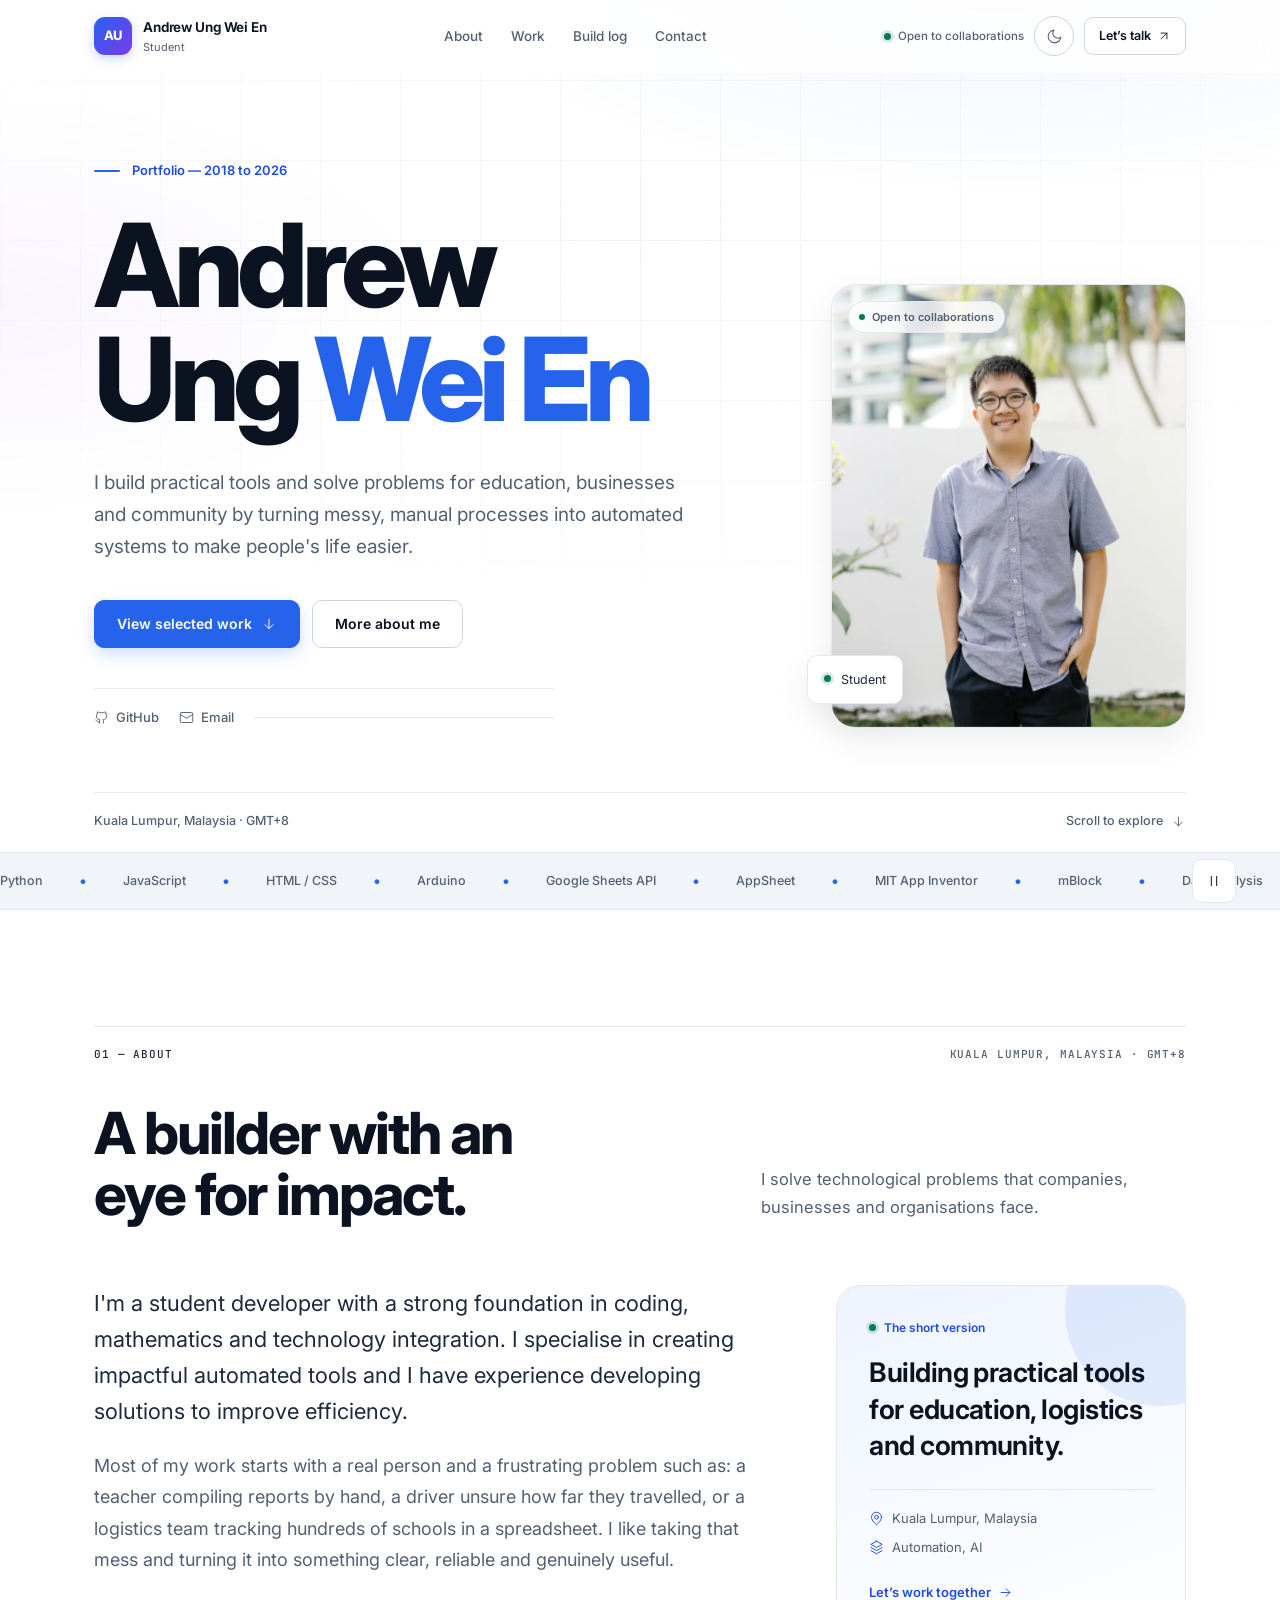
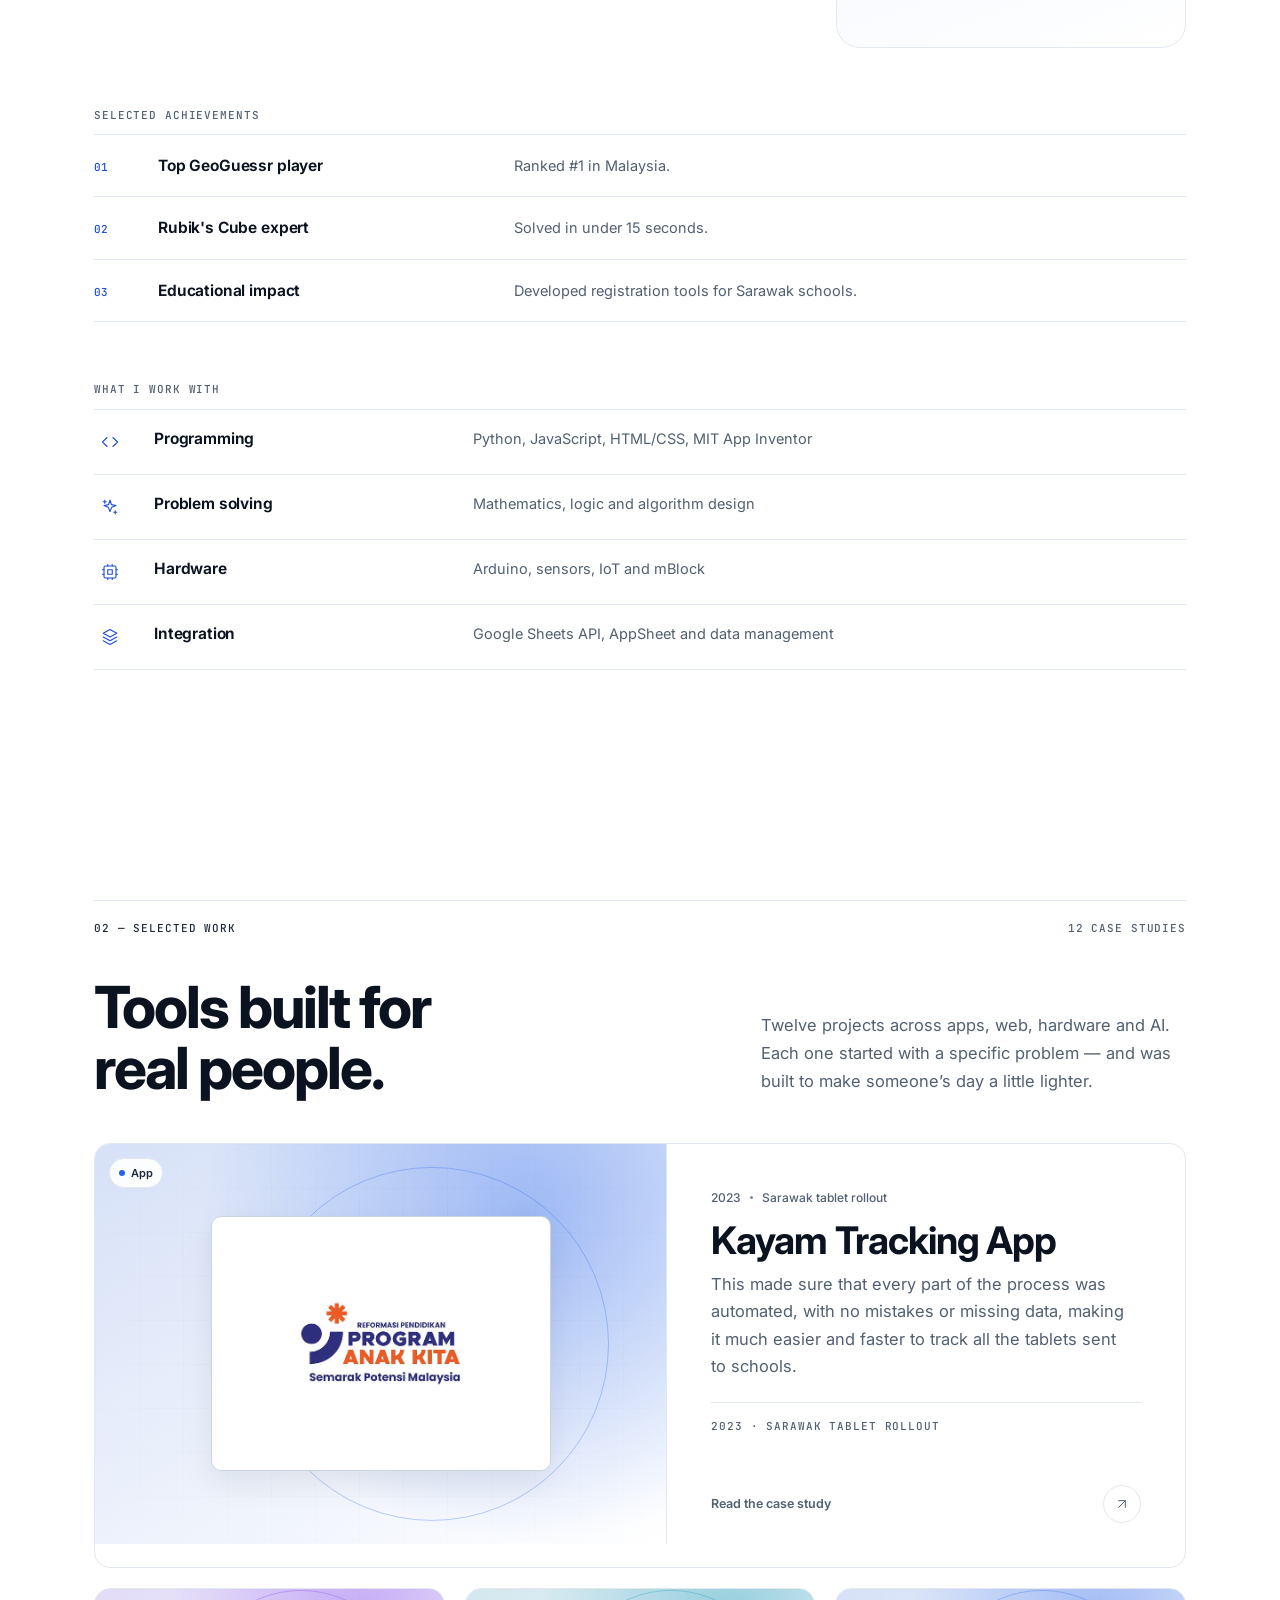
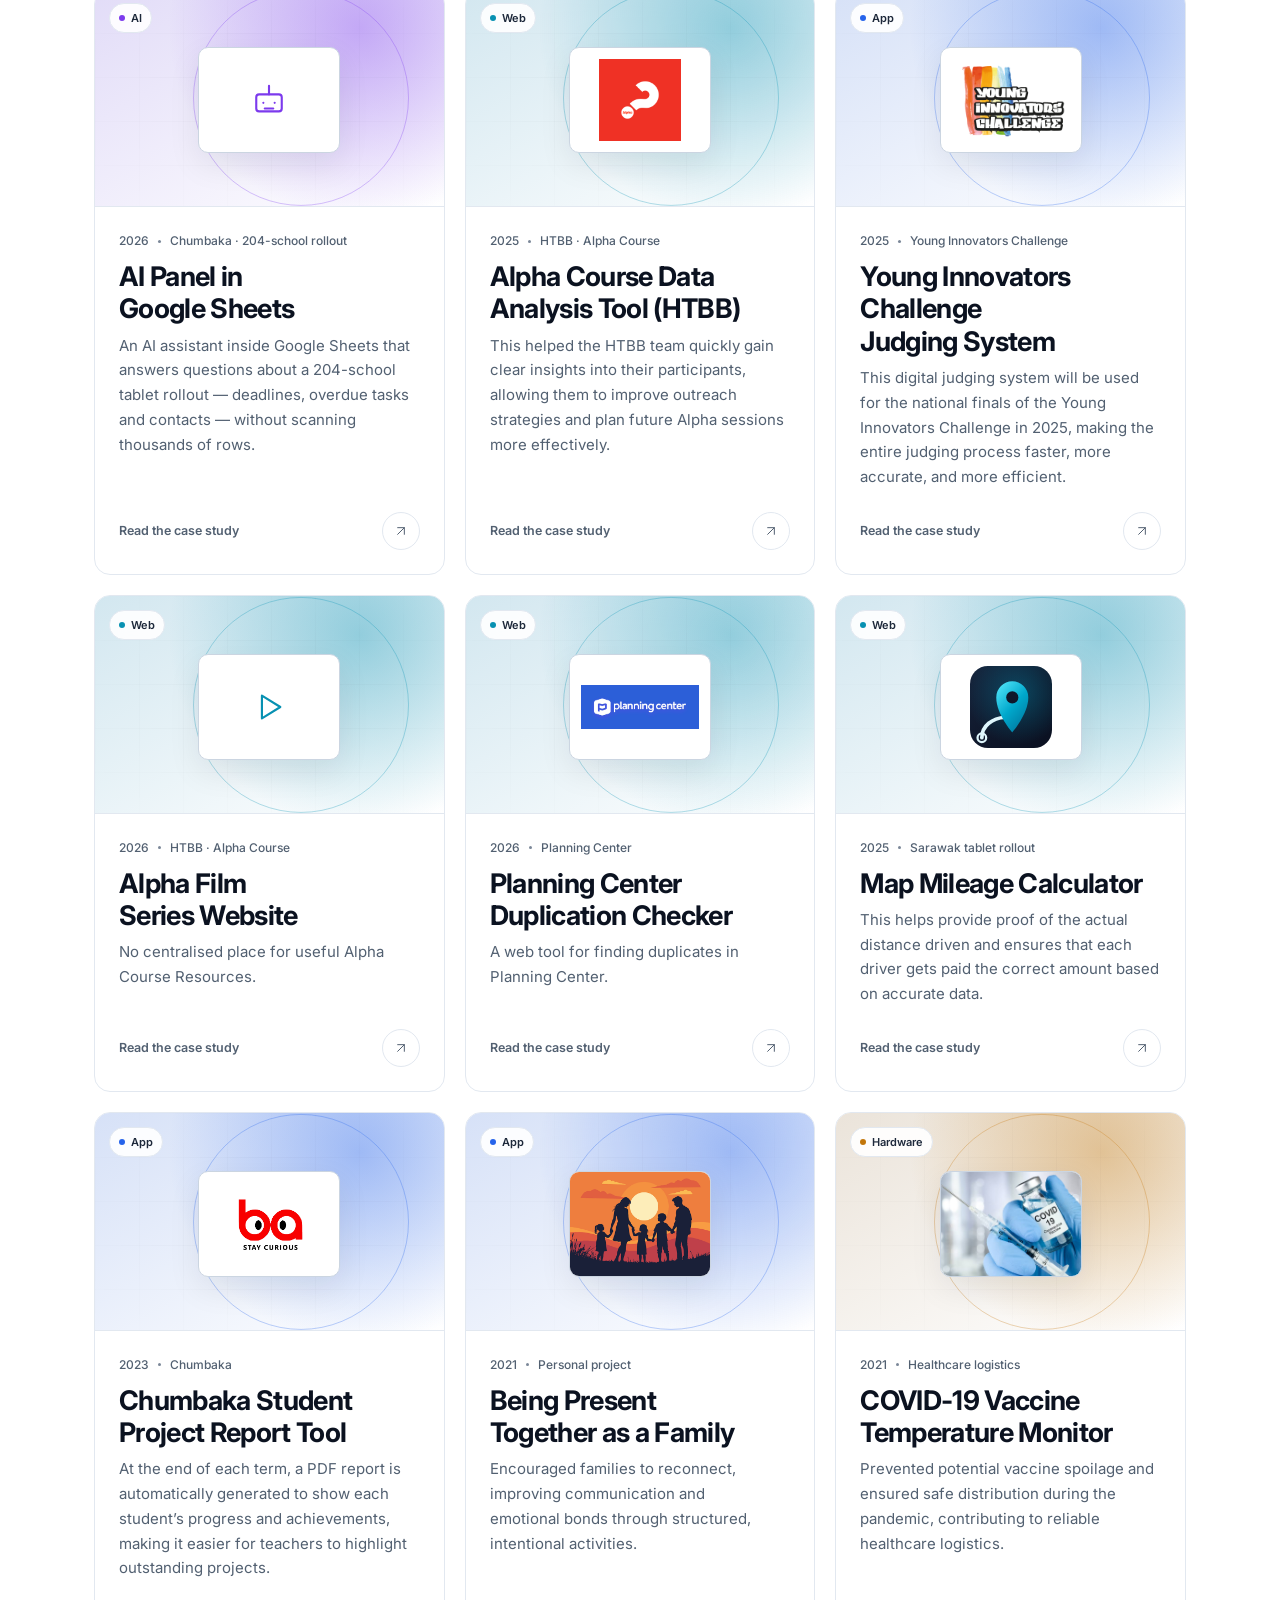
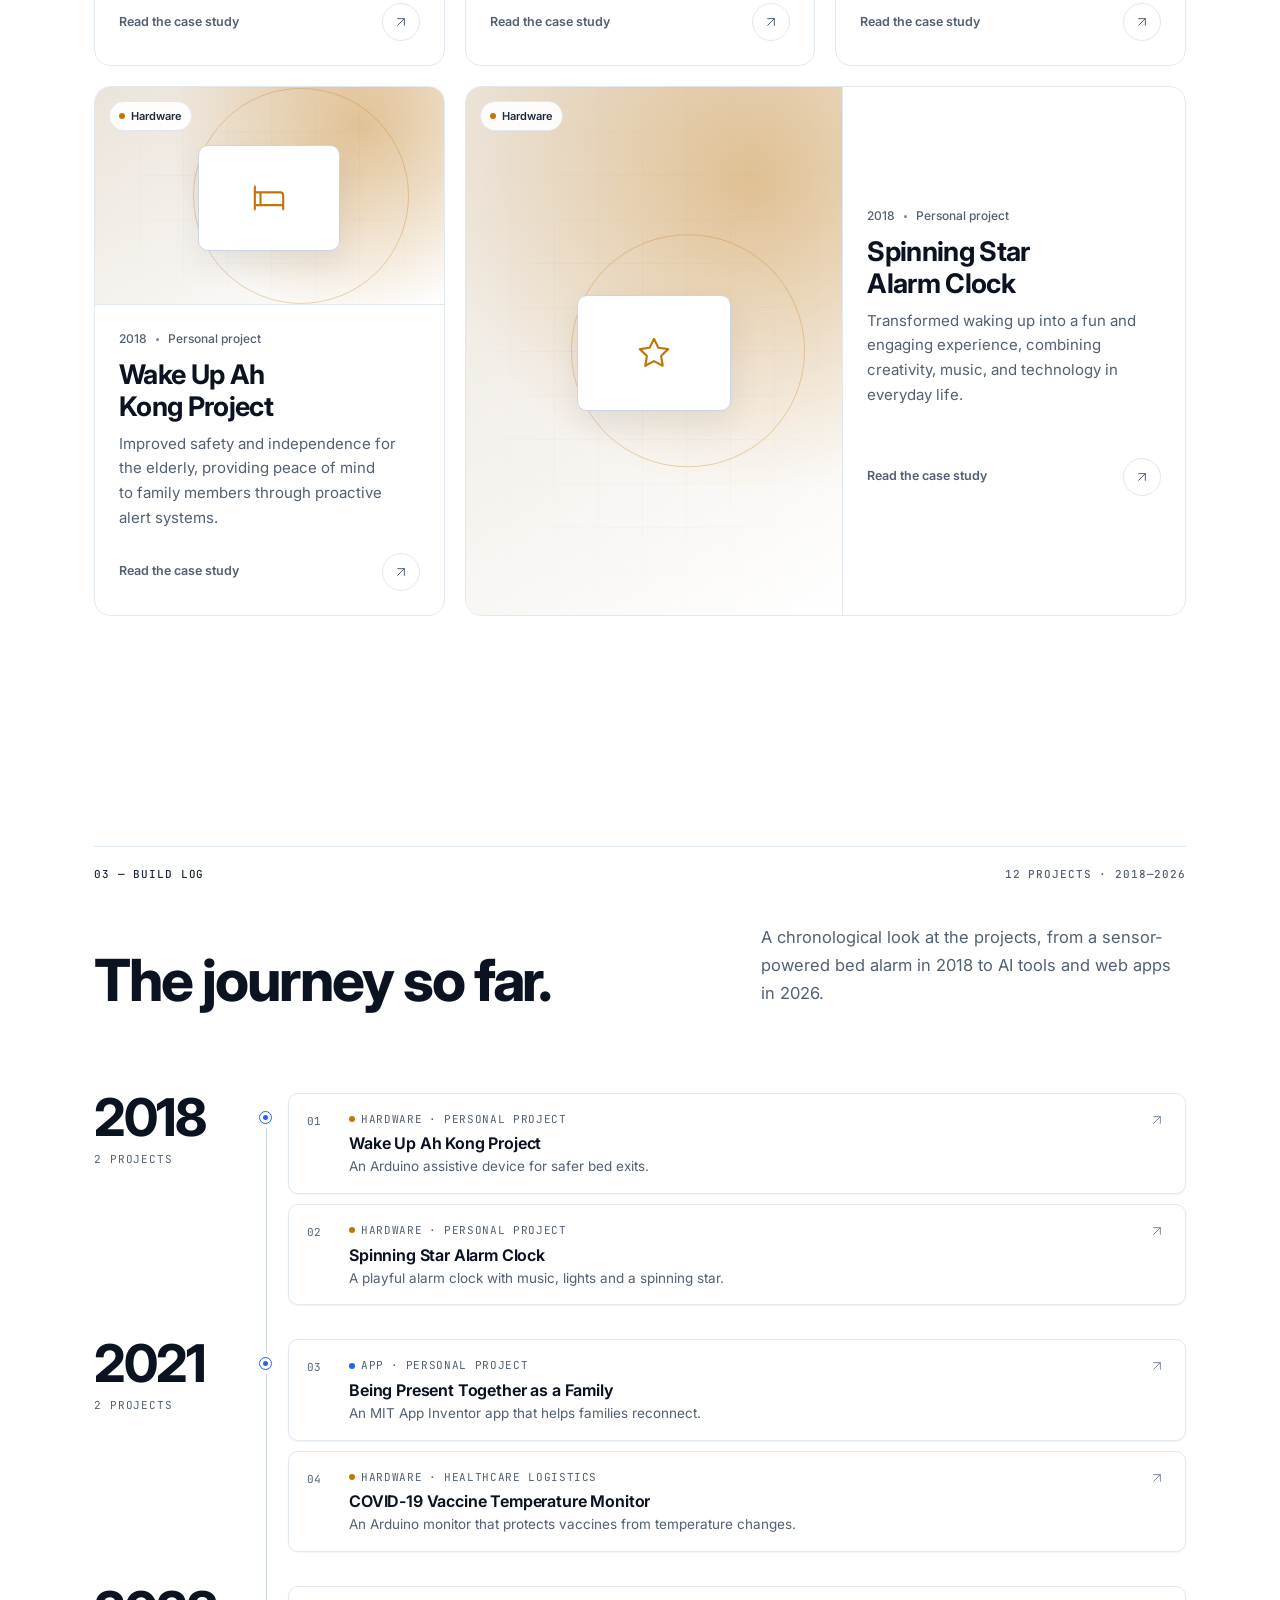
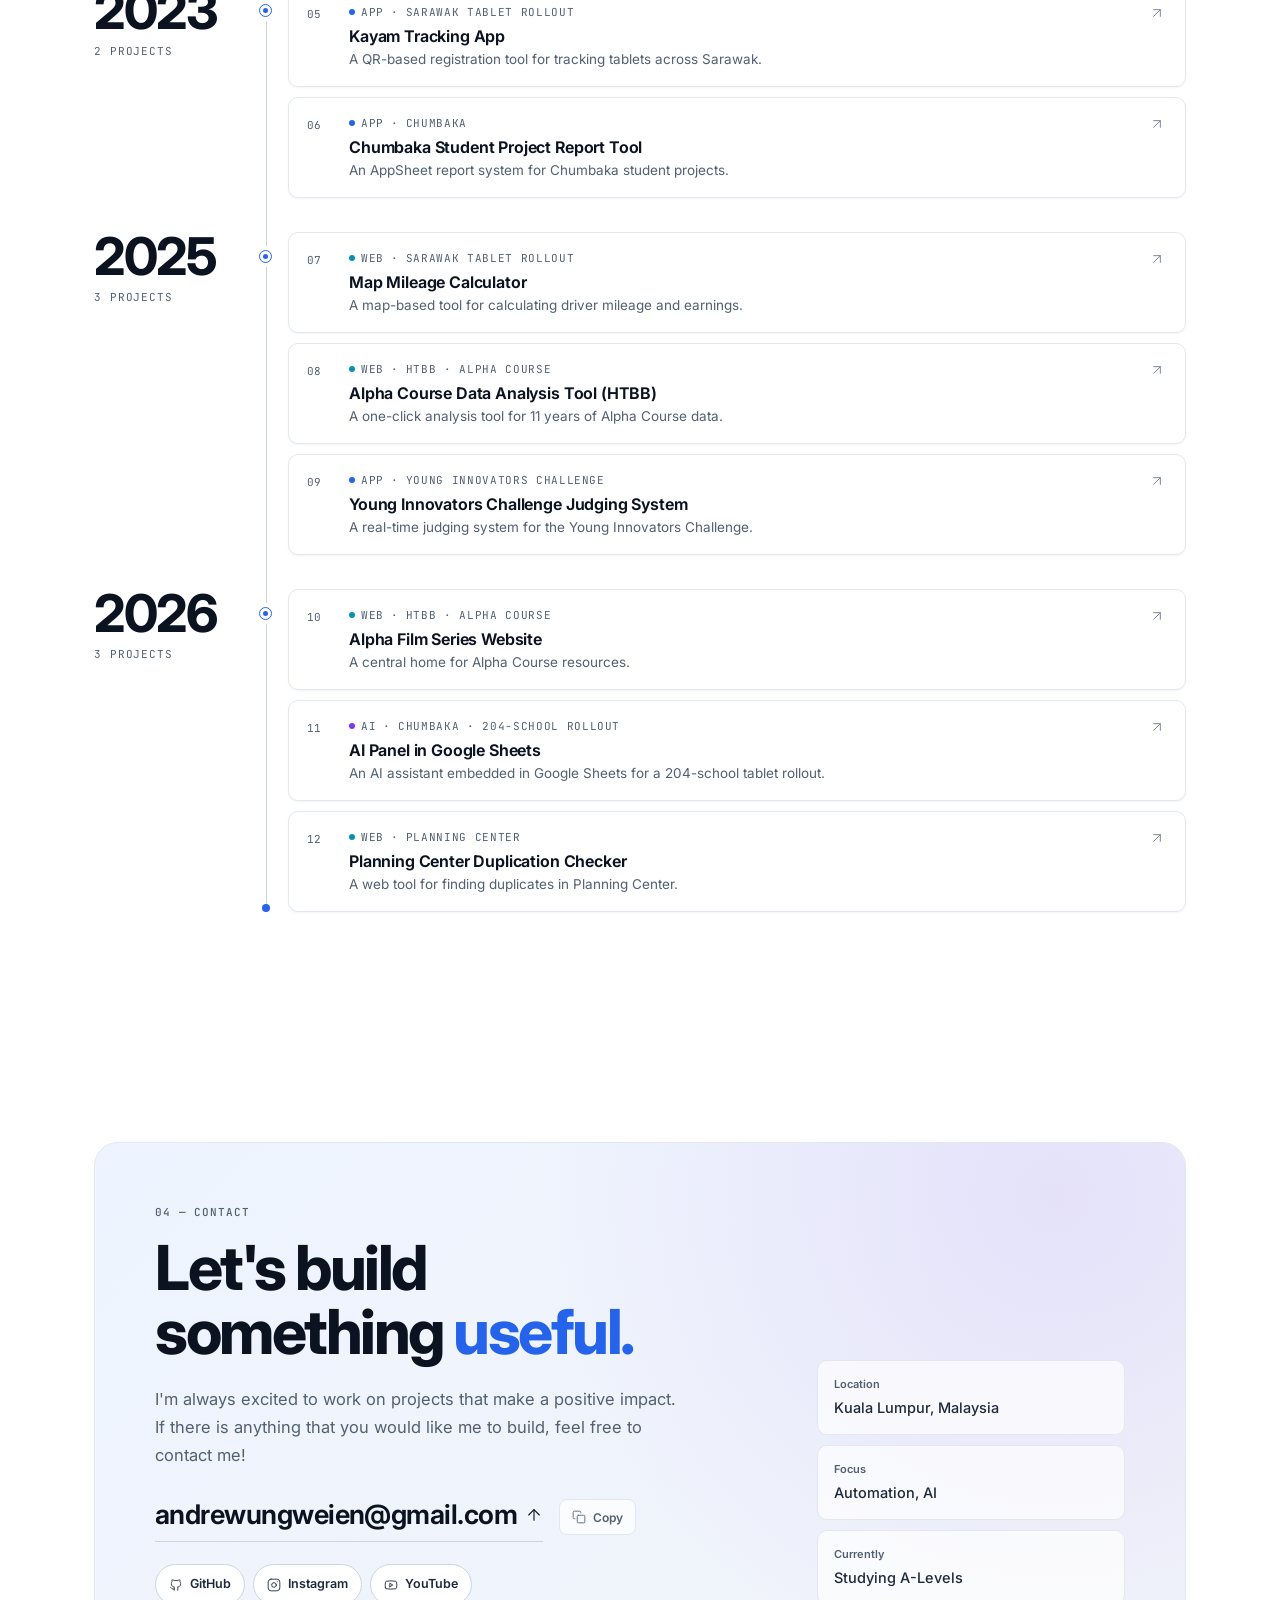
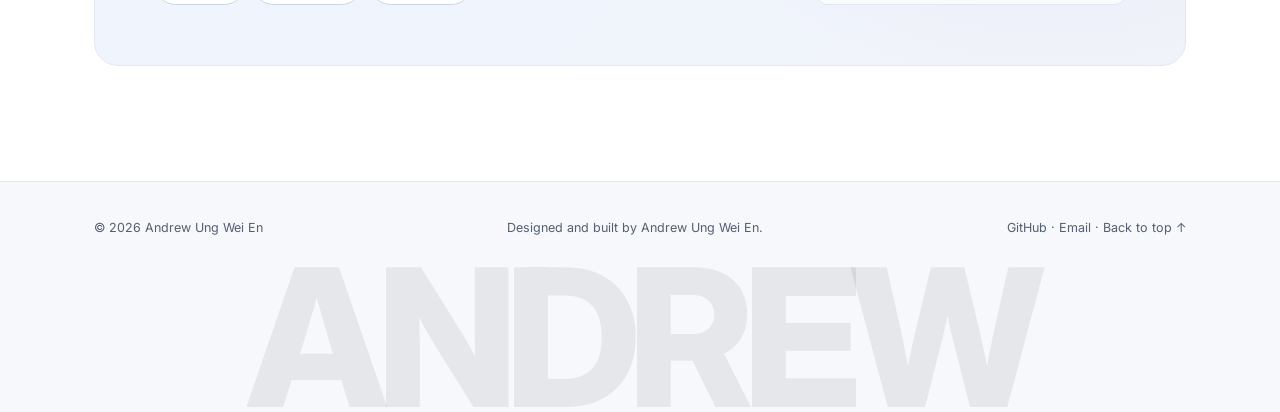
==== commit 65ed5a1b: "Bump asset cache versions for merged styles" ====
--- a/index.html
+++ b/index.html
@@ -15,7 +15,7 @@
   <link rel="preconnect" href="https://fonts.googleapis.com">
   <link rel="preconnect" href="https://fonts.gstatic.com" crossorigin>
   <link href="https://fonts.googleapis.com/css2?family=Inter:wght@400;500;600;700;800&family=JetBrains+Mono:wght@400;500&display=swap" rel="stylesheet">
-  <link rel="stylesheet" href="css/style.css?v=36">
+  <link rel="stylesheet" href="css/style.css?v=37">
   <script>
     (function () {
       document.documentElement.classList.add('js');
@@ -47,7 +47,7 @@
       </div>
     </div>
   </noscript>
-  <script src="js/ui.js?v=36"></script>
-  <script src="js/app.js?v=36"></script>
+  <script src="js/ui.js?v=37"></script>
+  <script src="js/app.js?v=37"></script>
 </body>
 </html>
--- a/css/style.css
+++ b/css/style.css
@@ -223,10 +223,6 @@
   scroll-margin-top: calc(var(--nav-h) + 16px);
 }
 
-.section--hairline {
-  border-top: 1px solid var(--line);
-}
-
 .sr-only {
   position: absolute;
   width: 1px;
@@ -412,20 +408,6 @@
   border-color: var(--accent);
   color: var(--accent-text);
   background: var(--accent-soft);
-}
-
-.btn--text {
-  padding: 0 0 4px;
-  min-height: 0;
-  border: 0;
-  border-bottom: 1px solid var(--line-strong);
-  border-radius: 0;
-  background: none;
-  color: var(--text);
-}
-.btn--text:hover {
-  color: var(--accent-text);
-  border-color: var(--accent);
 }
 
 /* ---------- theme toggle ---------- */
@@ -1282,42 +1264,38 @@
   grid-column: 1 / -1;
 }
 
-.projects-grid.is-filtered .project-card.is-featured {
-  grid-column: auto;
-}
-
 .project-link {
   display: grid;
   grid-template-rows: auto 1fr;
   height: 100%;
 }
 
-.projects-grid:not(.is-filtered) .project-card.is-featured .project-link {
+.projects-grid .project-card.is-featured .project-link {
   grid-template-columns: minmax(0, 1.05fr) minmax(0, 0.95fr);
 }
 
-.projects-grid:not(.is-filtered) .project-card.is-featured .project-cover {
+.projects-grid .project-card.is-featured .project-cover {
   border-bottom: 0;
   border-right: 1px solid var(--line);
   min-height: 400px;
 }
 
-.projects-grid:not(.is-filtered) .project-card.is-featured .cover-art {
+.projects-grid .project-card.is-featured .cover-art {
   position: absolute;
   inset: 0;
   aspect-ratio: auto;
 }
 
-.projects-grid:not(.is-filtered) .project-card.is-featured .project-title {
+.projects-grid .project-card.is-featured .project-title {
   font-size: clamp(30px, 3vw, 38px);
   max-width: 20ch;
 }
 
-.projects-grid:not(.is-filtered) .project-card.is-featured .project-summary {
+.projects-grid .project-card.is-featured .project-summary {
   font-size: 16.5px;
 }
 
-.projects-grid:not(.is-filtered) .project-card.is-featured .project-body {
+.projects-grid .project-card.is-featured .project-body {
   padding: clamp(28px, 3.6vw, 44px);
   justify-content: center;
 }
@@ -1545,11 +1523,72 @@
   height: 34px;
 }
 
-.projects-grid:not(.is-filtered) .project-card.is-featured .cover-mount {
-  width: min(52%, 300px);
-}
-
-.projects-grid:not(.is-filtered) .project-card.is-featured .project-foot {
+/* Featured plate: tighten the padding and let the mounted artefact carry
+   the cover, so the page's biggest visual shows the work, not the field. */
+.projects-grid .project-card.is-featured .cover-art--plate {
+  padding: 20px;
+}
+
+.projects-grid .project-card.is-featured .cover-mount {
+  width: min(64%, 420px);
+}
+
+/* Compact record annotation in the featured body: the same year and context
+   the small cards show in meta, set as a margin note above the foot. Shown
+   only in the split featured layout, where the body has spare space. */
+.project-context {
+  margin-top: 22px;
+  padding-top: 14px;
+  border-top: 1px solid var(--line);
+  font-family: var(--font-mono);
+  font-size: 11px;
+  font-weight: 500;
+  letter-spacing: 0.08em;
+  text-transform: uppercase;
+  color: var(--muted);
+}
+
+@media (max-width: 860px) {
+  .project-context {
+    display: none;
+  }
+}
+
+
+.projects-grid .project-card.is-featured .project-foot {
+  margin-top: 28px;
+}
+
+/* The grid's last card fills the final row's hole as a deliberate wide
+   entry: cover mounted on the left, body on the right. Scoped to the
+   unfiltered three-column grid so filtered views never shift it. */
+.projects-grid .project-card:last-child {
+  grid-column: span 2;
+}
+
+.projects-grid .project-card:last-child .project-link {
+  grid-template-columns: minmax(0, 1.05fr) minmax(0, 0.95fr);
+  grid-template-rows: minmax(0, 1fr);
+}
+
+.projects-grid .project-card:last-child .project-cover {
+  aspect-ratio: auto;
+  min-height: 260px;
+  border-bottom: 0;
+  border-right: 1px solid var(--line);
+}
+
+.projects-grid .project-card:last-child .cover-art {
+  position: absolute;
+  inset: 0;
+  aspect-ratio: auto;
+}
+
+.projects-grid .project-card:last-child .project-body {
+  justify-content: center;
+}
+
+.projects-grid .project-card:last-child .project-foot {
   margin-top: 28px;
 }
 
@@ -1638,42 +1677,6 @@
   border-color: var(--accent);
   color: var(--on-accent);
   transform: translate(2px, -2px);
-}
-
-.project-card.is-hidden {
-  display: none;
-}
-
-.work-foot {
-  margin-top: clamp(26px, 3.4vw, 38px);
-}
-
-.work-foot-link {
-  display: inline-flex;
-  align-items: center;
-  gap: 8px;
-  min-height: 44px;
-  padding-bottom: 4px;
-  border-bottom: 1px solid var(--line-strong);
-  font-size: 13px;
-  font-weight: 600;
-  color: var(--text);
-  transition: color 0.2s ease, border-color 0.2s ease;
-}
-
-.work-foot-link:hover {
-  color: var(--accent-text);
-  border-color: var(--accent);
-}
-
-.work-foot-link svg {
-  width: 15px;
-  height: 15px;
-  transition: transform 0.2s var(--ease);
-}
-
-.work-foot-link:hover svg {
-  transform: translateY(3px);
 }
 
 /* ---------- build log ---------- */
@@ -2817,34 +2820,24 @@
   .project-card.is-featured {
     grid-column: auto;
   }
-  .projects-grid:not(.is-filtered) .project-card.is-featured .project-link {
+  .projects-grid .project-card.is-featured .project-link {
     grid-template-columns: 1fr;
   }
-  .projects-grid:not(.is-filtered) .project-card.is-featured .project-cover {
+  .projects-grid .project-card.is-featured .project-cover {
     border-right: 0;
     border-bottom: 1px solid var(--line);
     min-height: 0;
   }
-  .projects-grid:not(.is-filtered) .project-card.is-featured .cover-art {
+  .projects-grid .project-card.is-featured .cover-art {
     position: relative;
     inset: auto;
     aspect-ratio: 16 / 10;
   }
-  .projects-grid:not(.is-filtered) .project-card.is-featured .project-body {
+  .projects-grid .project-card.is-featured .project-body {
     padding: 24px;
   }
-  .projects-grid:not(.is-filtered) .project-card.is-featured .project-title {
+  .projects-grid .project-card.is-featured .project-title {
     font-size: clamp(24px, 4vw, 32px);
-  }
-  .buildlog-group {
-    grid-template-columns: 1fr;
-    gap: 14px;
-  }
-  .buildlog-year {
-    position: static;
-  }
-  .buildlog-year strong {
-    font-size: 36px;
   }
   .contact-panel {
     grid-template-columns: 1fr;
@@ -2879,6 +2872,25 @@
   :root {
     --nav-h: 64px;
     --gutter: 18px;
+  }
+  /* Single column: the last card returns to a normal stacked card. */
+  .projects-grid .project-card:last-child {
+    grid-column: auto;
+  }
+  .projects-grid .project-card:last-child .project-link {
+    grid-template-columns: 1fr;
+    grid-template-rows: auto 1fr;
+  }
+  .projects-grid .project-card:last-child .project-cover {
+    aspect-ratio: 16 / 10;
+    min-height: 0;
+    border-bottom: 1px solid var(--line);
+    border-right: 0;
+  }
+  .projects-grid .project-card:last-child .cover-art {
+    position: relative;
+    inset: auto;
+    aspect-ratio: 16 / 10;
   }
   body {
     font-size: 16px;
@@ -3010,10 +3022,6 @@
   .project-arrow {
     width: 34px;
     height: 34px;
-  }
-  .buildlog-item {
-    padding: 15px 16px;
-    align-items: flex-start;
   }
   .contact-panel {
     padding: 24px 20px;
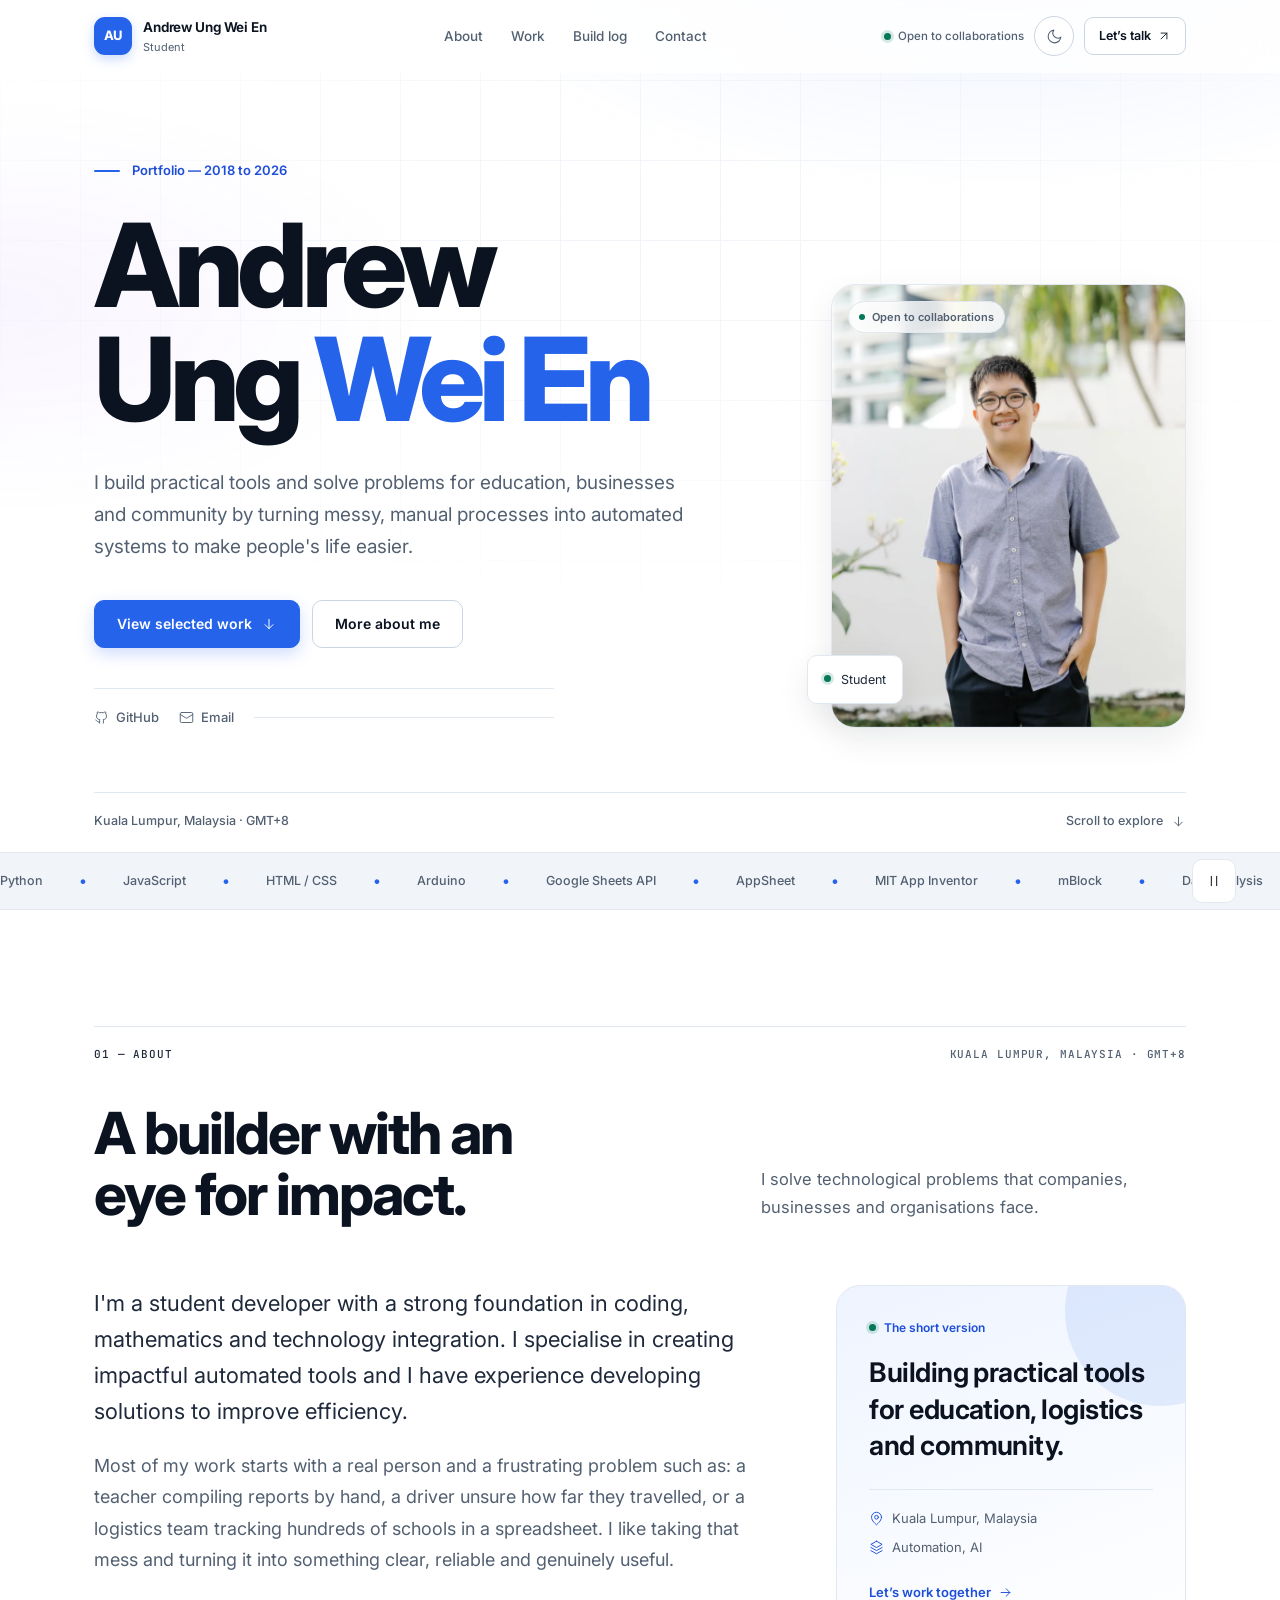
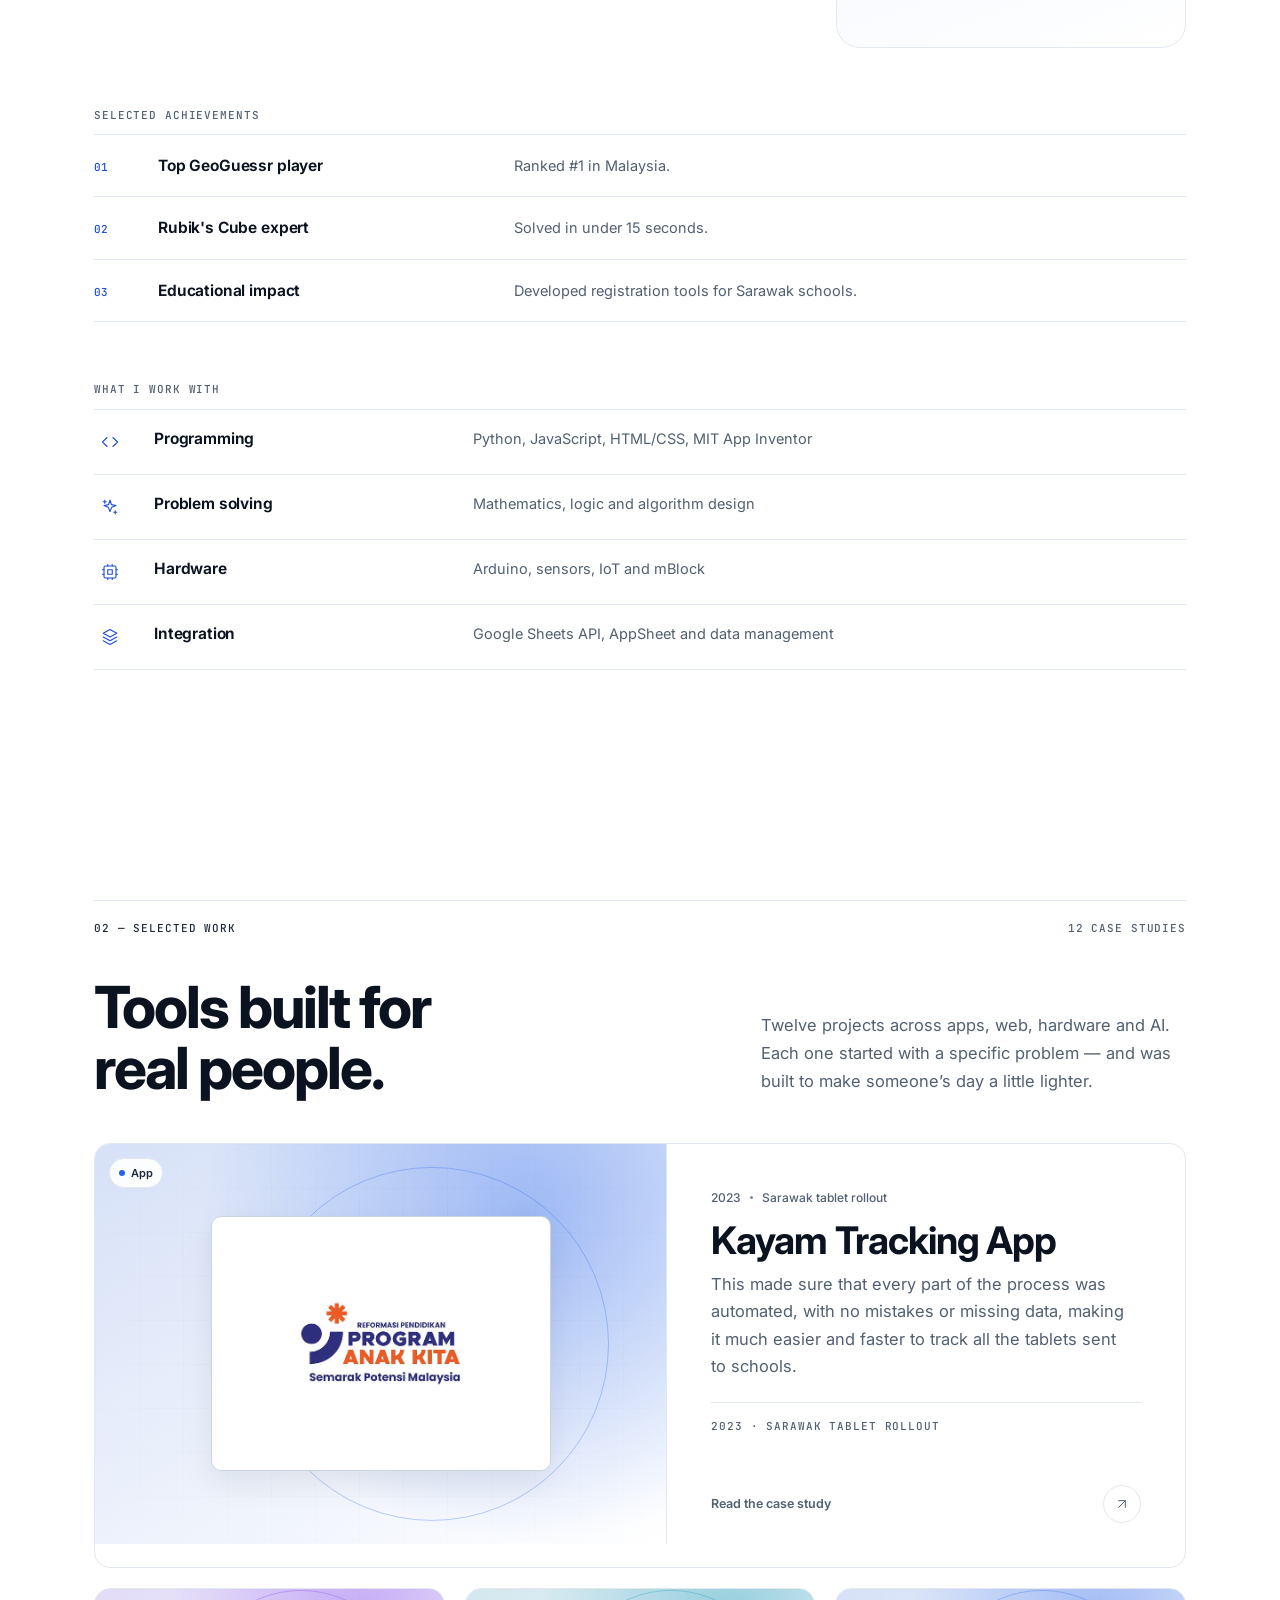
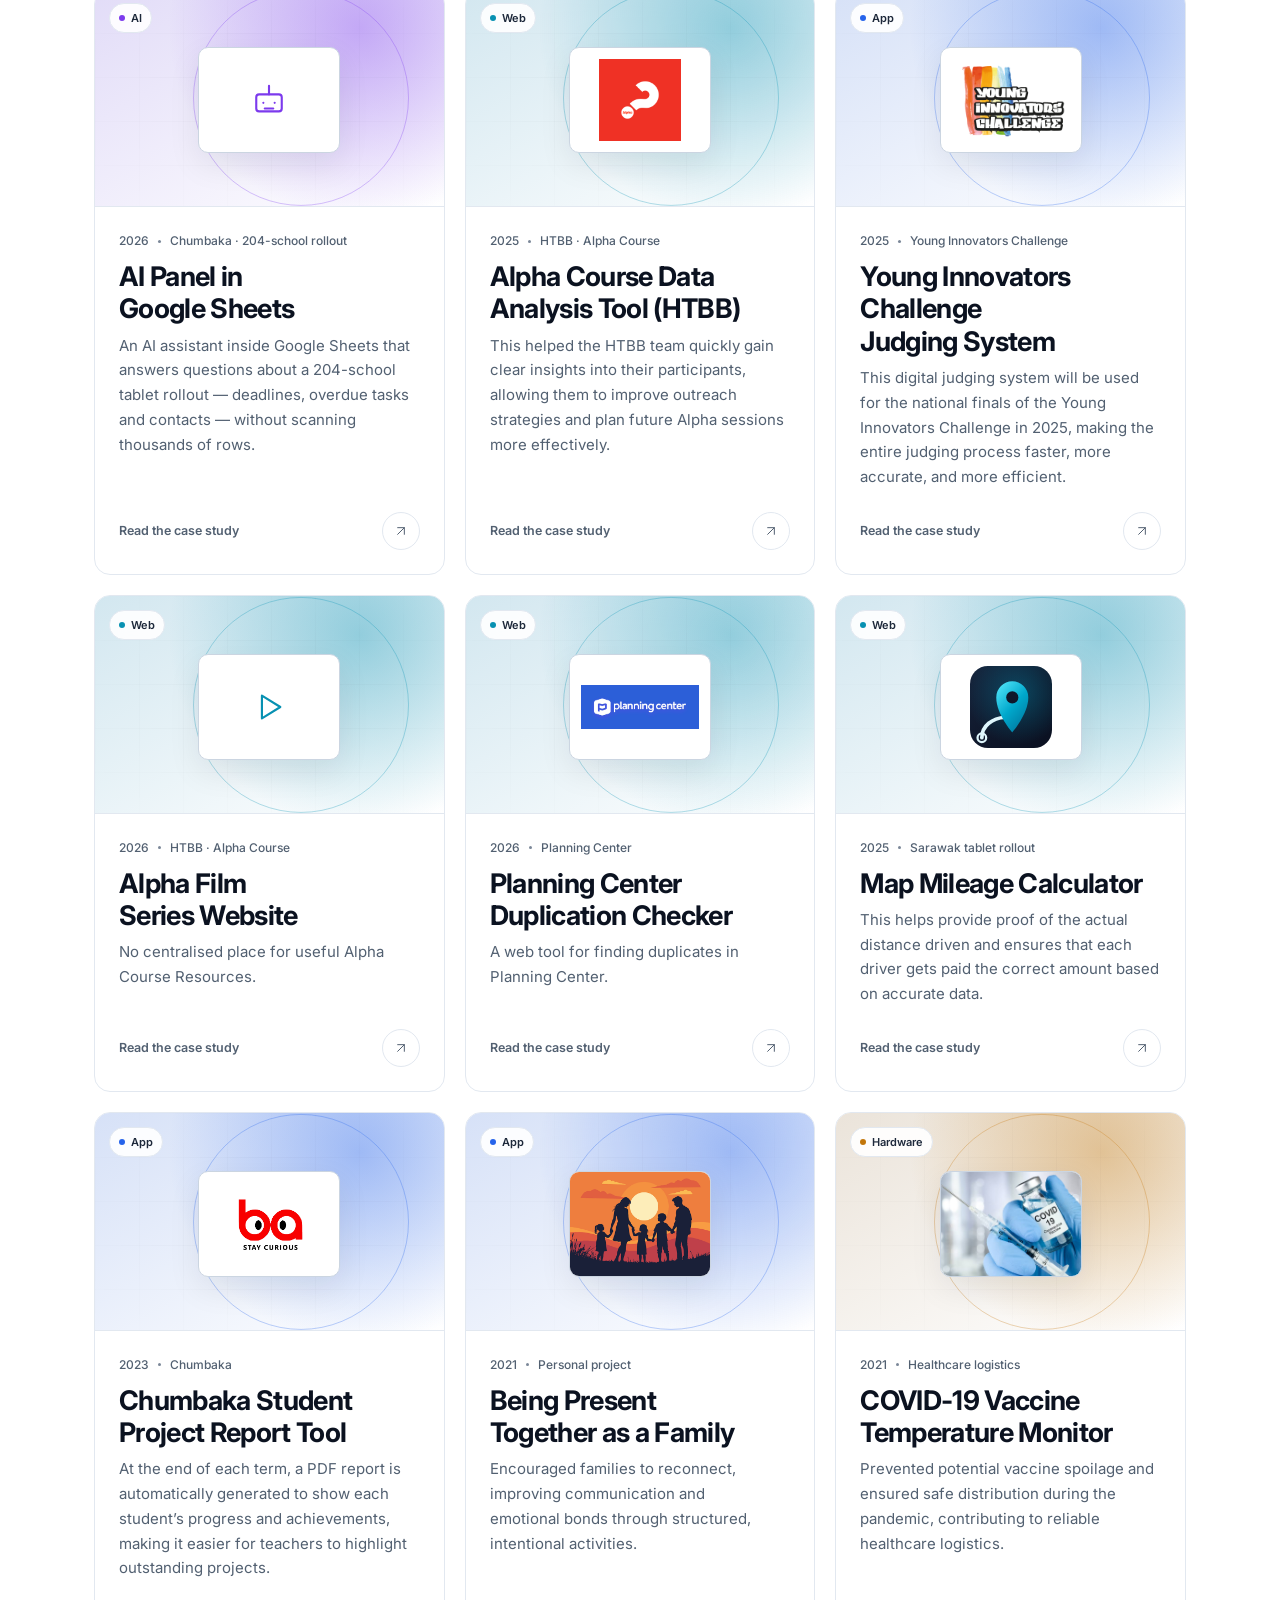
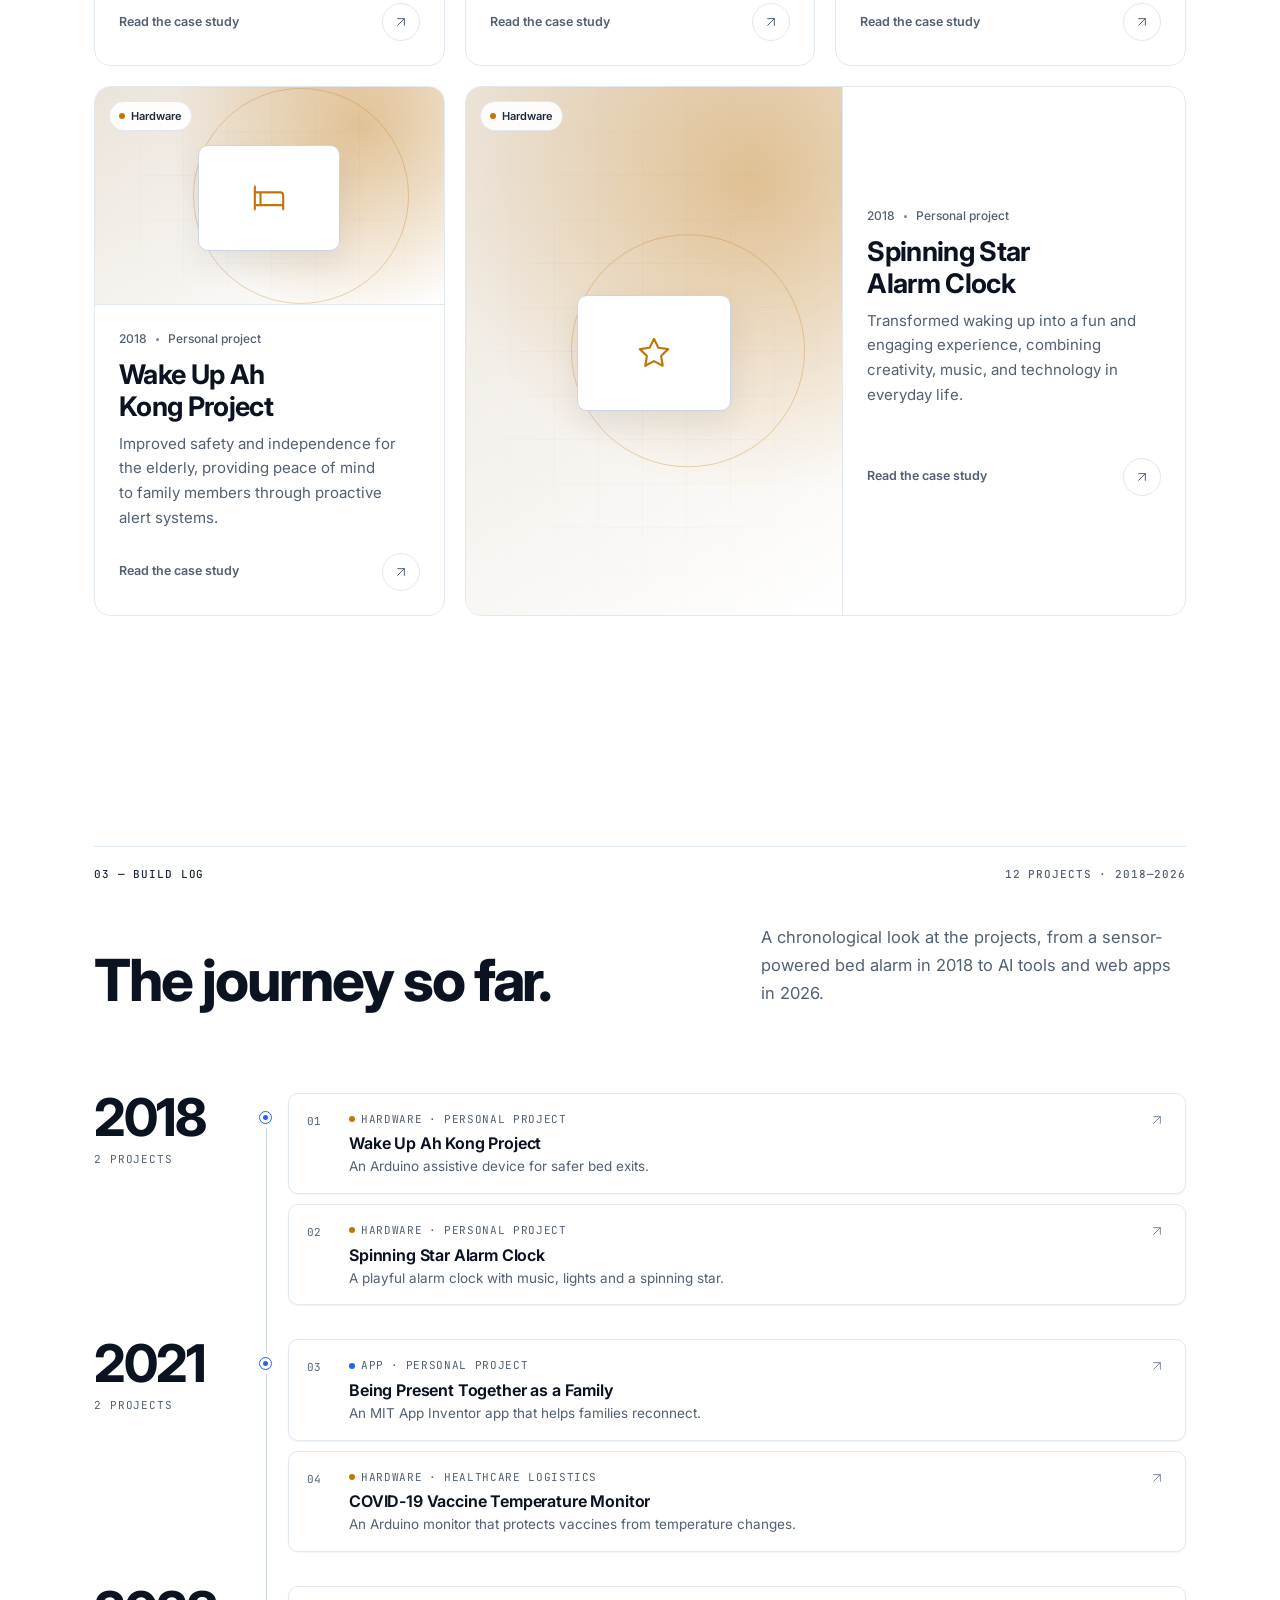
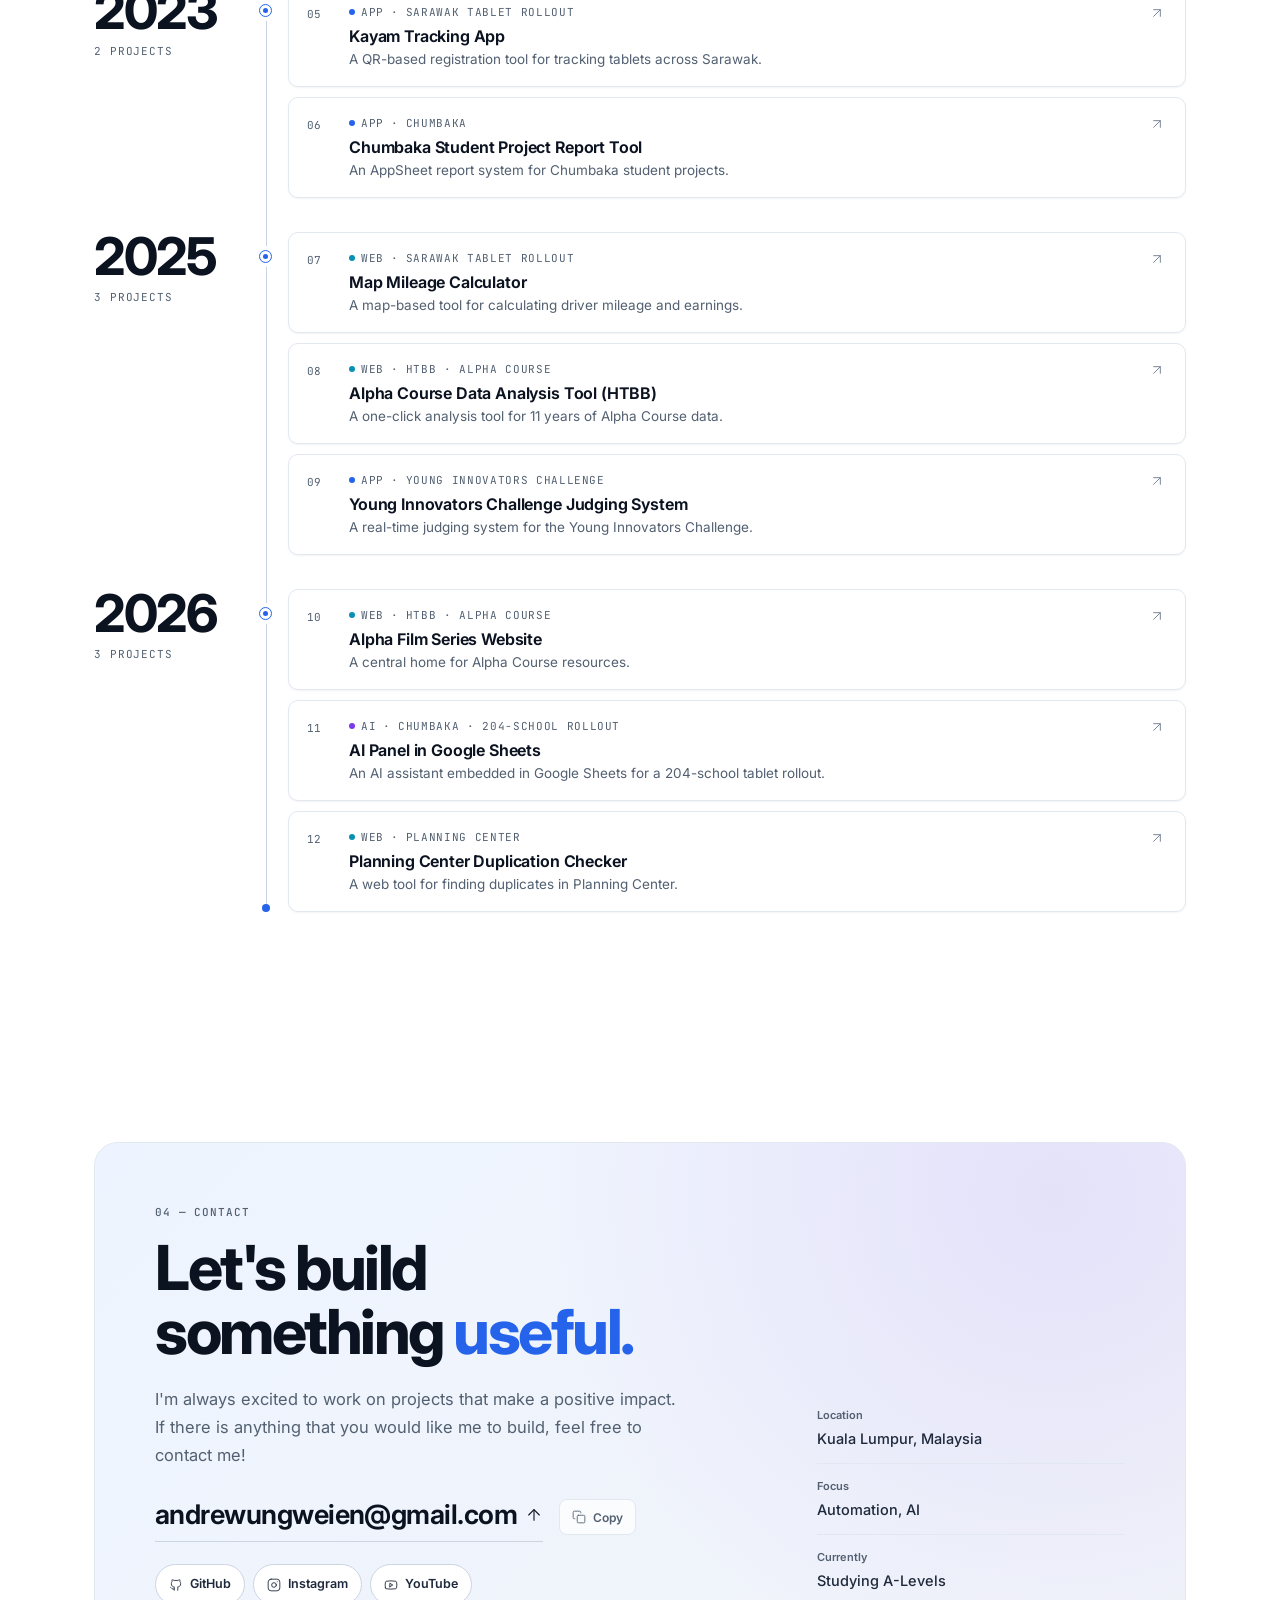
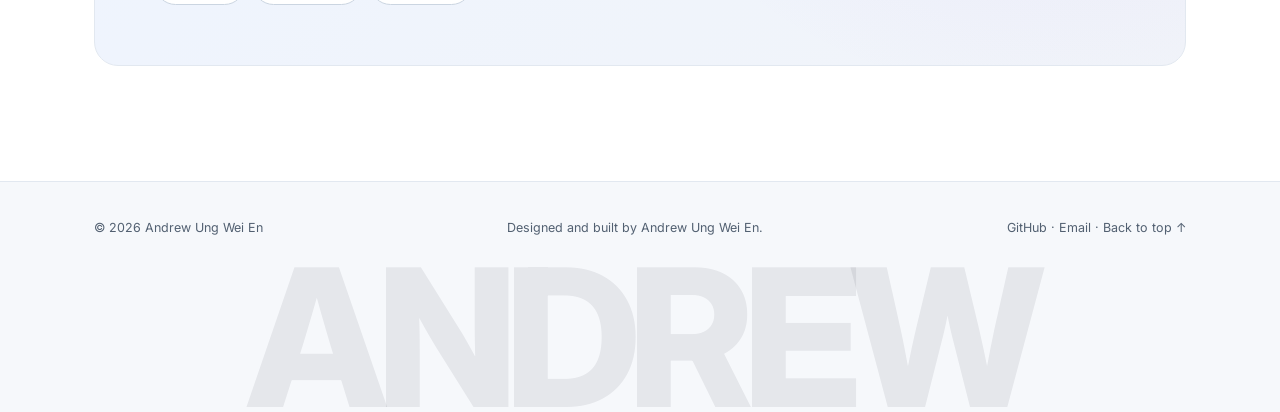
==== commit 6481067b: "Harden and polish: og share card, 404 page, redirect fix, contact rows, solid brand mark, system the" ====
--- a/index.html
+++ b/index.html
@@ -9,22 +9,31 @@
   <meta property="og:title" content="Andrew Ung Wei En — Student Developer & Innovation Enthusiast">
   <meta property="og:description" content="Practical tools for education, logistics, hardware and AI.">
   <meta property="og:type" content="website">
+  <meta property="og:url" content="https://andrewung2009.github.io/portfolio/">
+  <meta property="og:image" content="https://andrewung2009.github.io/portfolio/assets/images/og-card.jpg">
+  <meta property="og:image:width" content="1200">
+  <meta property="og:image:height" content="630">
+  <meta property="og:image:alt" content="Portrait of Andrew Ung Wei En">
+  <meta name="twitter:card" content="summary_large_image">
+  <meta name="twitter:image" content="https://andrewung2009.github.io/portfolio/assets/images/og-card.jpg">
   <title>Andrew Ung Wei En — Portfolio</title>
   <link rel="canonical" href="https://andrewung2009.github.io/portfolio/">
   <link rel="icon" type="image/svg+xml" href="favicon.svg">
   <link rel="preconnect" href="https://fonts.googleapis.com">
   <link rel="preconnect" href="https://fonts.gstatic.com" crossorigin>
   <link href="https://fonts.googleapis.com/css2?family=Inter:wght@400;500;600;700;800&family=JetBrains+Mono:wght@400;500&display=swap" rel="stylesheet">
-  <link rel="stylesheet" href="css/style.css?v=37">
+  <link rel="stylesheet" href="css/style.css?v=38">
   <script>
     (function () {
       document.documentElement.classList.add('js');
+      var theme = null;
       try {
-        var theme = localStorage.getItem('theme');
-        document.documentElement.setAttribute('data-theme', theme === 'dark' ? 'dark' : 'light');
-      } catch (err) {
-        document.documentElement.setAttribute('data-theme', 'light');
+        theme = localStorage.getItem('theme');
+      } catch (err) { /* storage unavailable */ }
+      if (theme !== 'dark' && theme !== 'light') {
+        theme = window.matchMedia && window.matchMedia('(prefers-color-scheme: dark)').matches ? 'dark' : 'light';
       }
+      document.documentElement.setAttribute('data-theme', theme);
     })();
   </script>
 </head>
@@ -47,7 +56,7 @@
       </div>
     </div>
   </noscript>
-  <script src="js/ui.js?v=37"></script>
-  <script src="js/app.js?v=37"></script>
+  <script src="js/ui.js?v=38"></script>
+  <script src="js/app.js?v=38"></script>
 </body>
 </html>
--- a/css/style.css
+++ b/css/style.css
@@ -15,6 +15,7 @@
   --text-2: #1e293b;
   --muted: #526071;
   --muted-2: #7b8798;
+  --paper: #ffffff;
   --line: #e2e8f0;
   --line-strong: #cbd5e1;
   --accent: #2563eb;
@@ -60,6 +61,7 @@
   --text-2: #e2e8f0;
   --muted: #a9b4c7;
   --muted-2: #8090a8;
+  --paper: #ffffff;
   --line: #24324d;
   --line-strong: #384a6e;
   --accent: #60a5fa;
@@ -483,7 +485,6 @@
   letter-spacing: -0.02em;
   color: var(--on-accent);
   background-color: var(--accent);
-  background-image: linear-gradient(135deg, var(--accent), var(--ai));
   box-shadow: 0 4px 12px color-mix(in srgb, var(--accent) 24%, transparent);
   flex: none;
 }
@@ -948,7 +949,7 @@
   animation-play-state: paused;
 }
 
-.marquee:not(.is-paused):not(.is-playing):hover .marquee-track {
+.marquee:not(.is-paused):hover:not(:has(.marquee-toggle:hover)) .marquee-track {
   animation-play-state: paused;
 }
 
@@ -1500,7 +1501,7 @@
   overflow: hidden;
   border: 1px solid var(--line-strong);
   border-radius: 10px;
-  background: #ffffff;
+  background: var(--paper);
   box-shadow: var(--shadow-md);
 }
 
@@ -1514,7 +1515,7 @@
 }
 
 .cover-mount.is-glyph {
-  background: #ffffff;
+  background: var(--paper);
   color: var(--cat, var(--app));
 }
 
@@ -2070,16 +2071,18 @@
 
 .contact-details {
   display: grid;
-  gap: 10px;
 }
 
 .contact-detail {
   display: grid;
   gap: 3px;
-  padding: 14px 16px;
-  border: 1px solid var(--line);
-  border-radius: var(--radius-sm);
-  background: color-mix(in srgb, var(--surface) 72%, transparent);
+  padding: 13px 0 12px;
+  border-top: 1px solid var(--line);
+}
+
+.contact-detail:first-child {
+  padding-top: 0;
+  border-top: 0;
 }
 
 .contact-detail dt {
@@ -3091,14 +3094,27 @@
   *::after {
     animation-duration: 0.01ms !important;
     animation-iteration-count: 1 !important;
-    transition-duration: 0.01ms !important;
     scroll-behavior: auto !important;
   }
   .js .reveal {
     opacity: 1;
     transform: none;
-  }
-  .scroll-cue svg {
-    animation: none;
-  }
-}
+    transition: none;
+  }
+  .mobile-menu {
+    transition: none;
+  }
+  .project-card,
+  .project-card *,
+  .btn,
+  .btn *,
+  .tl-entry,
+  .tl-entry *,
+  .case-next-link,
+  .case-next-link *,
+  .contact-social,
+  .theme-toggle,
+  .marquee-toggle {
+    transform: none !important;
+  }
+}
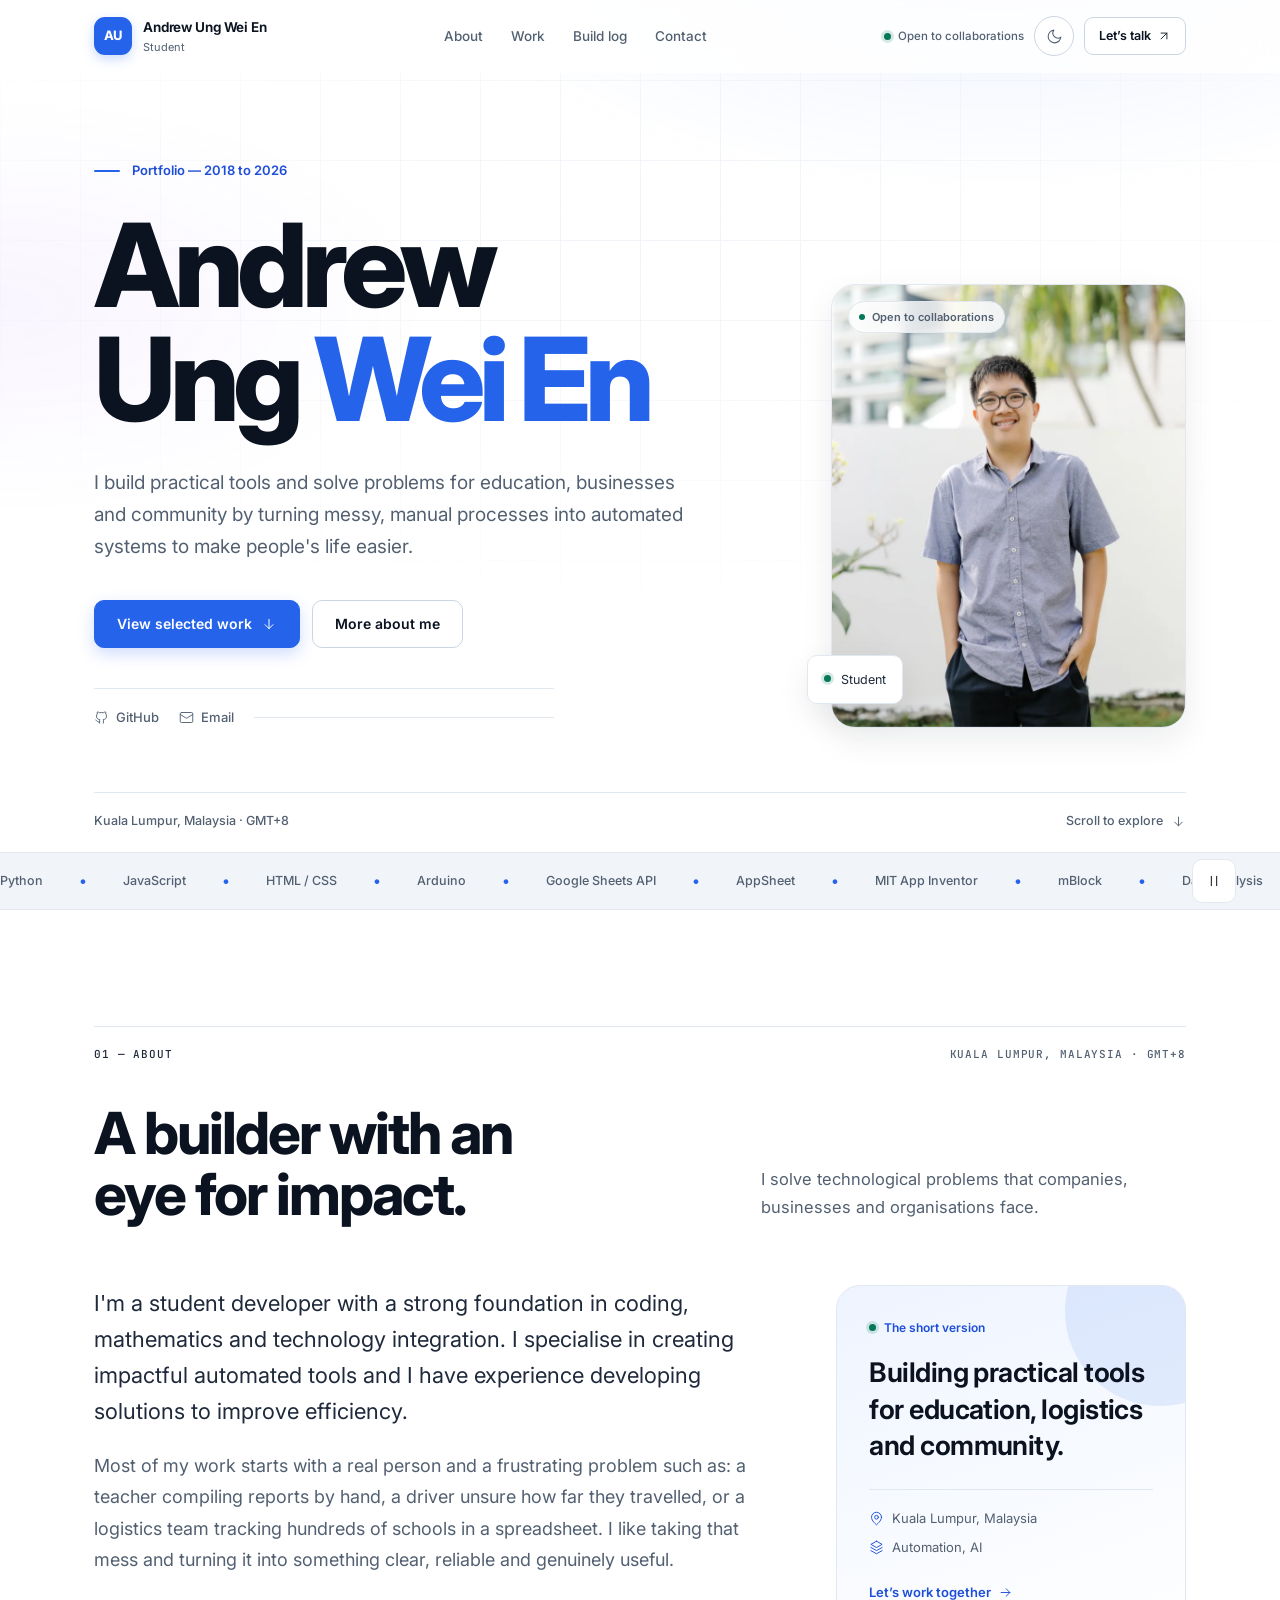
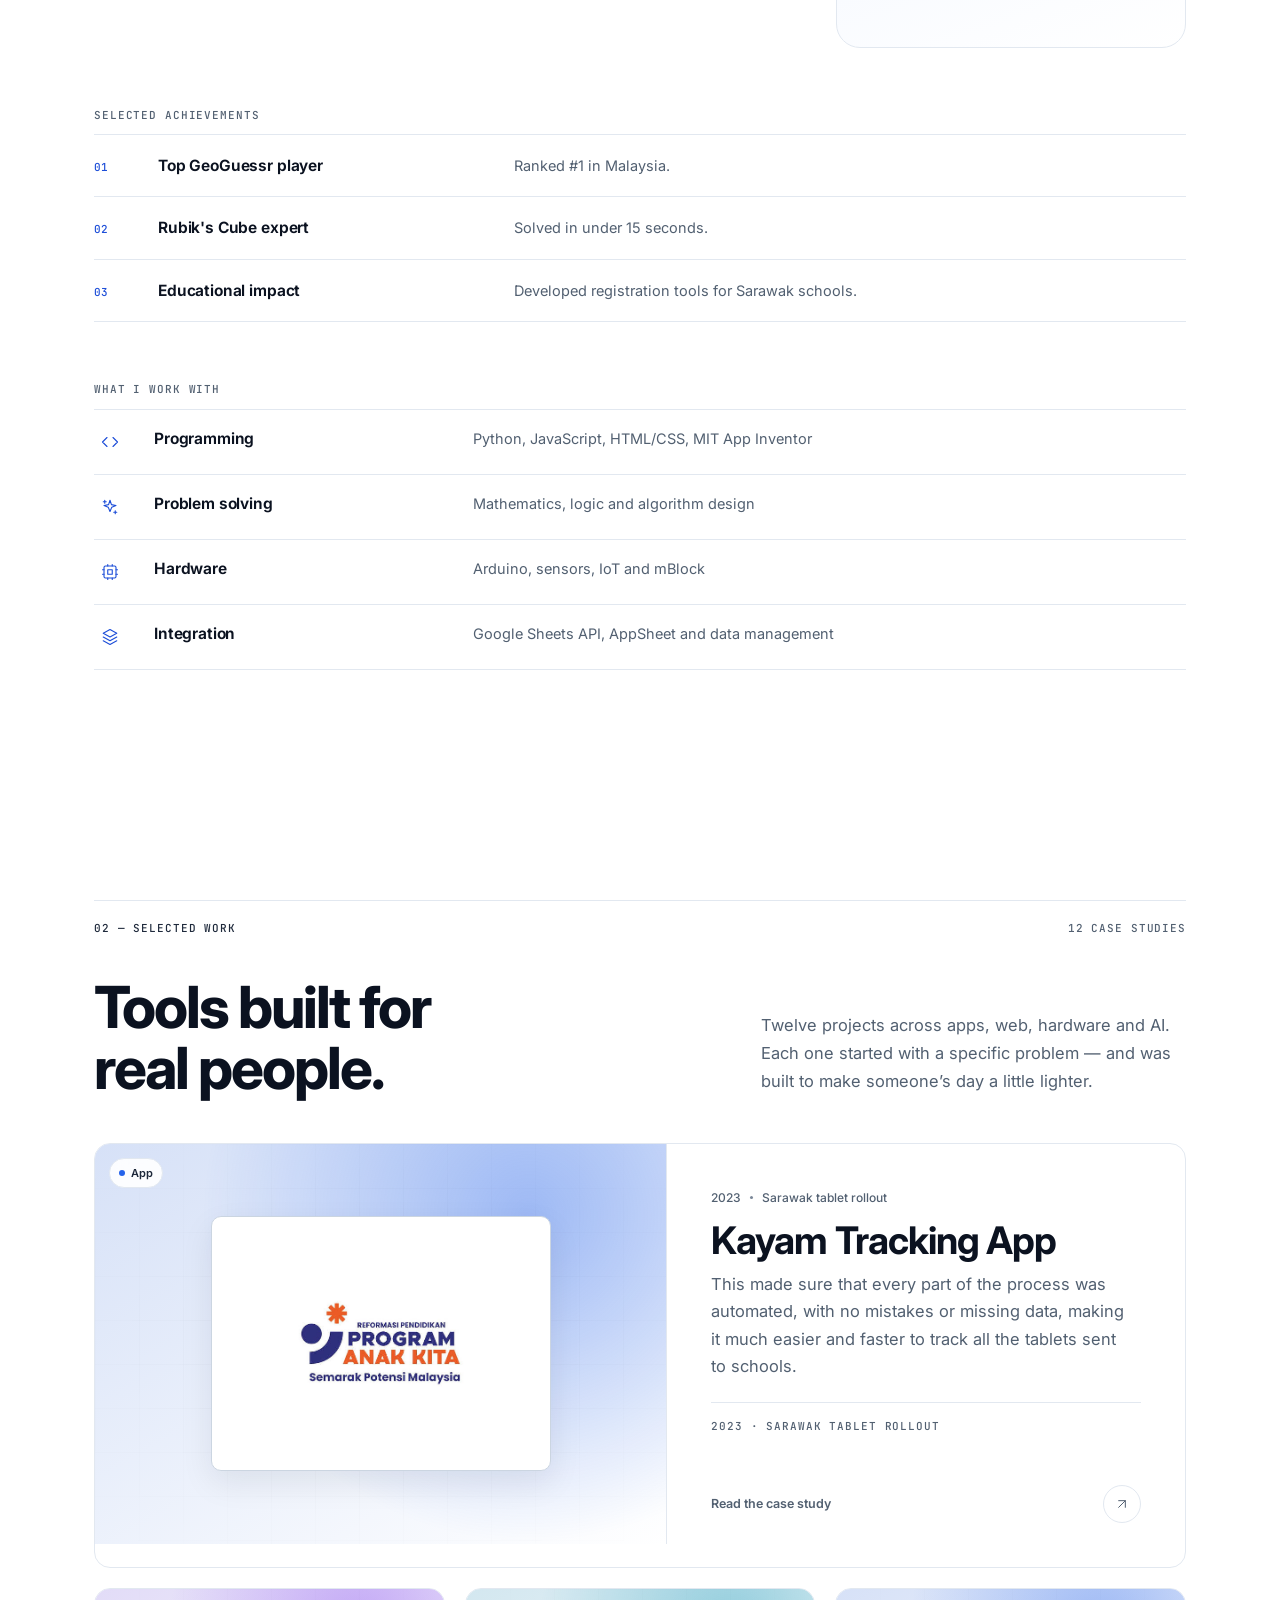
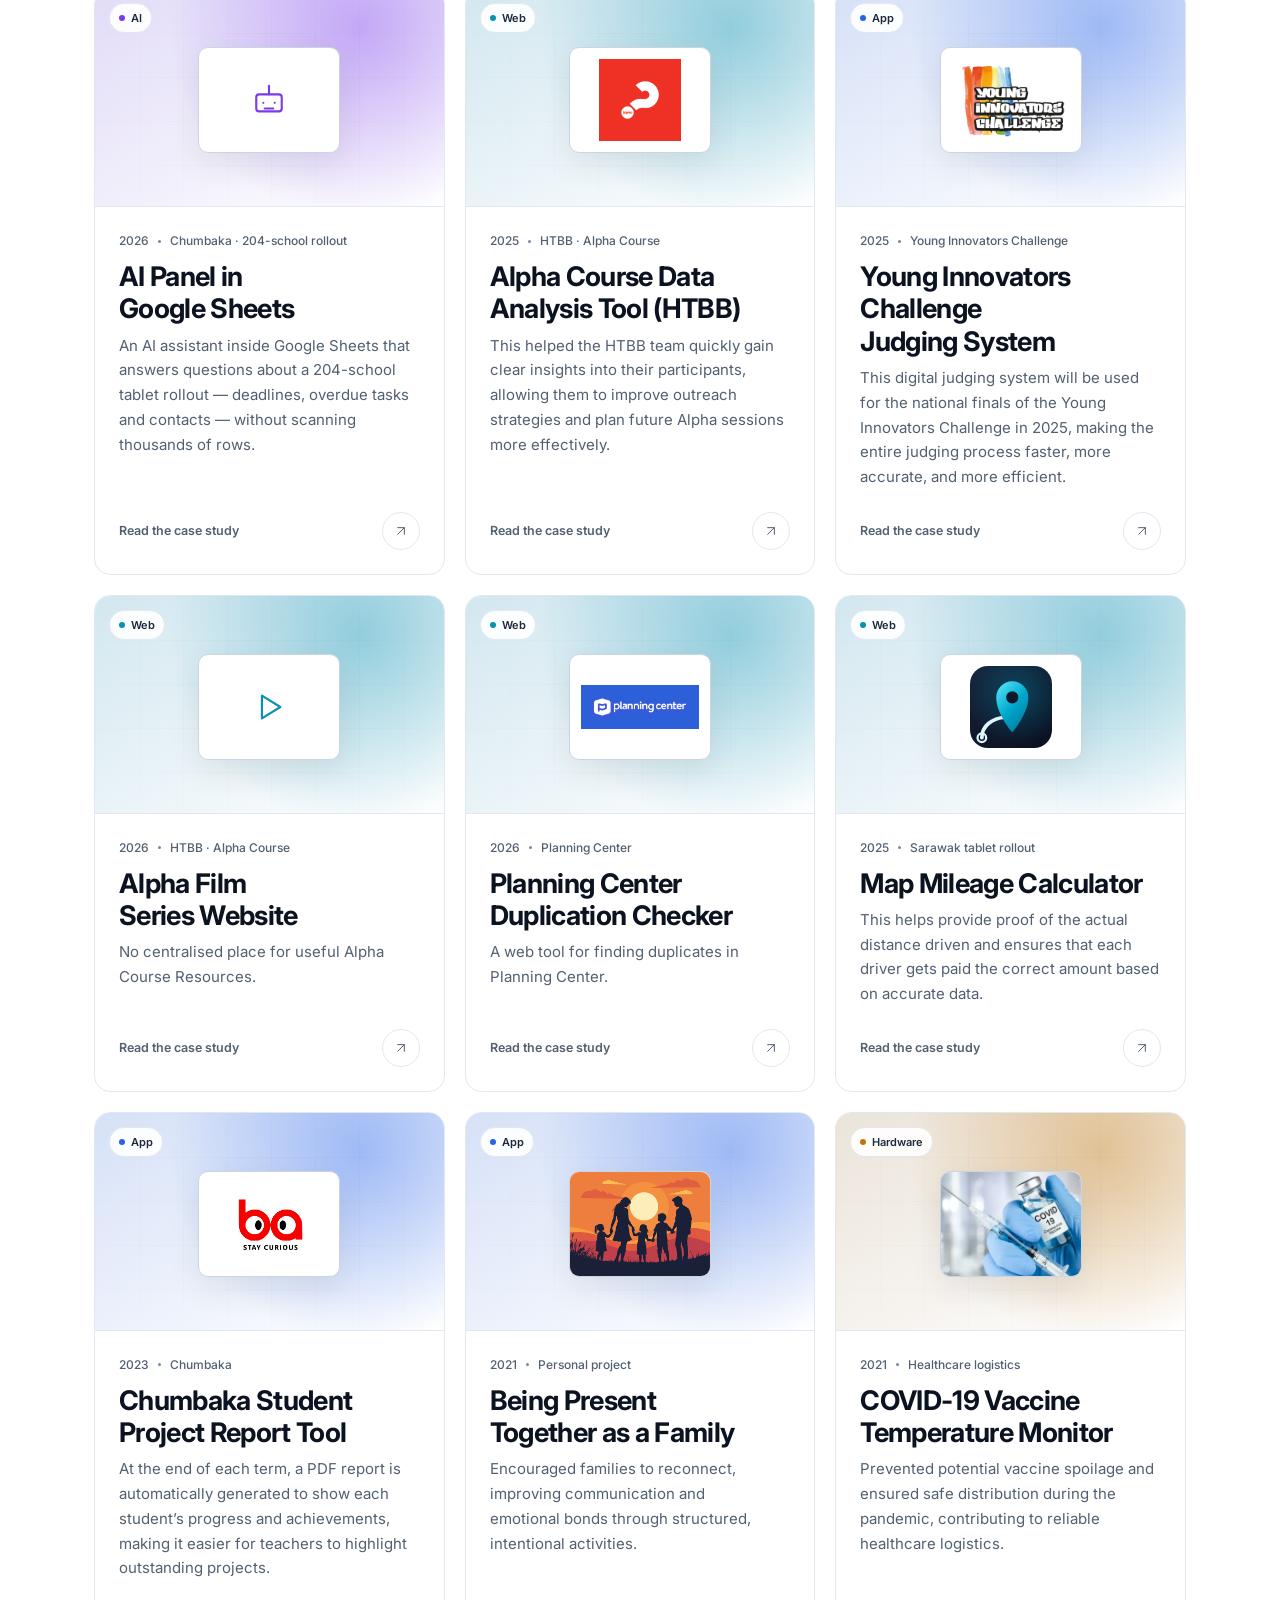
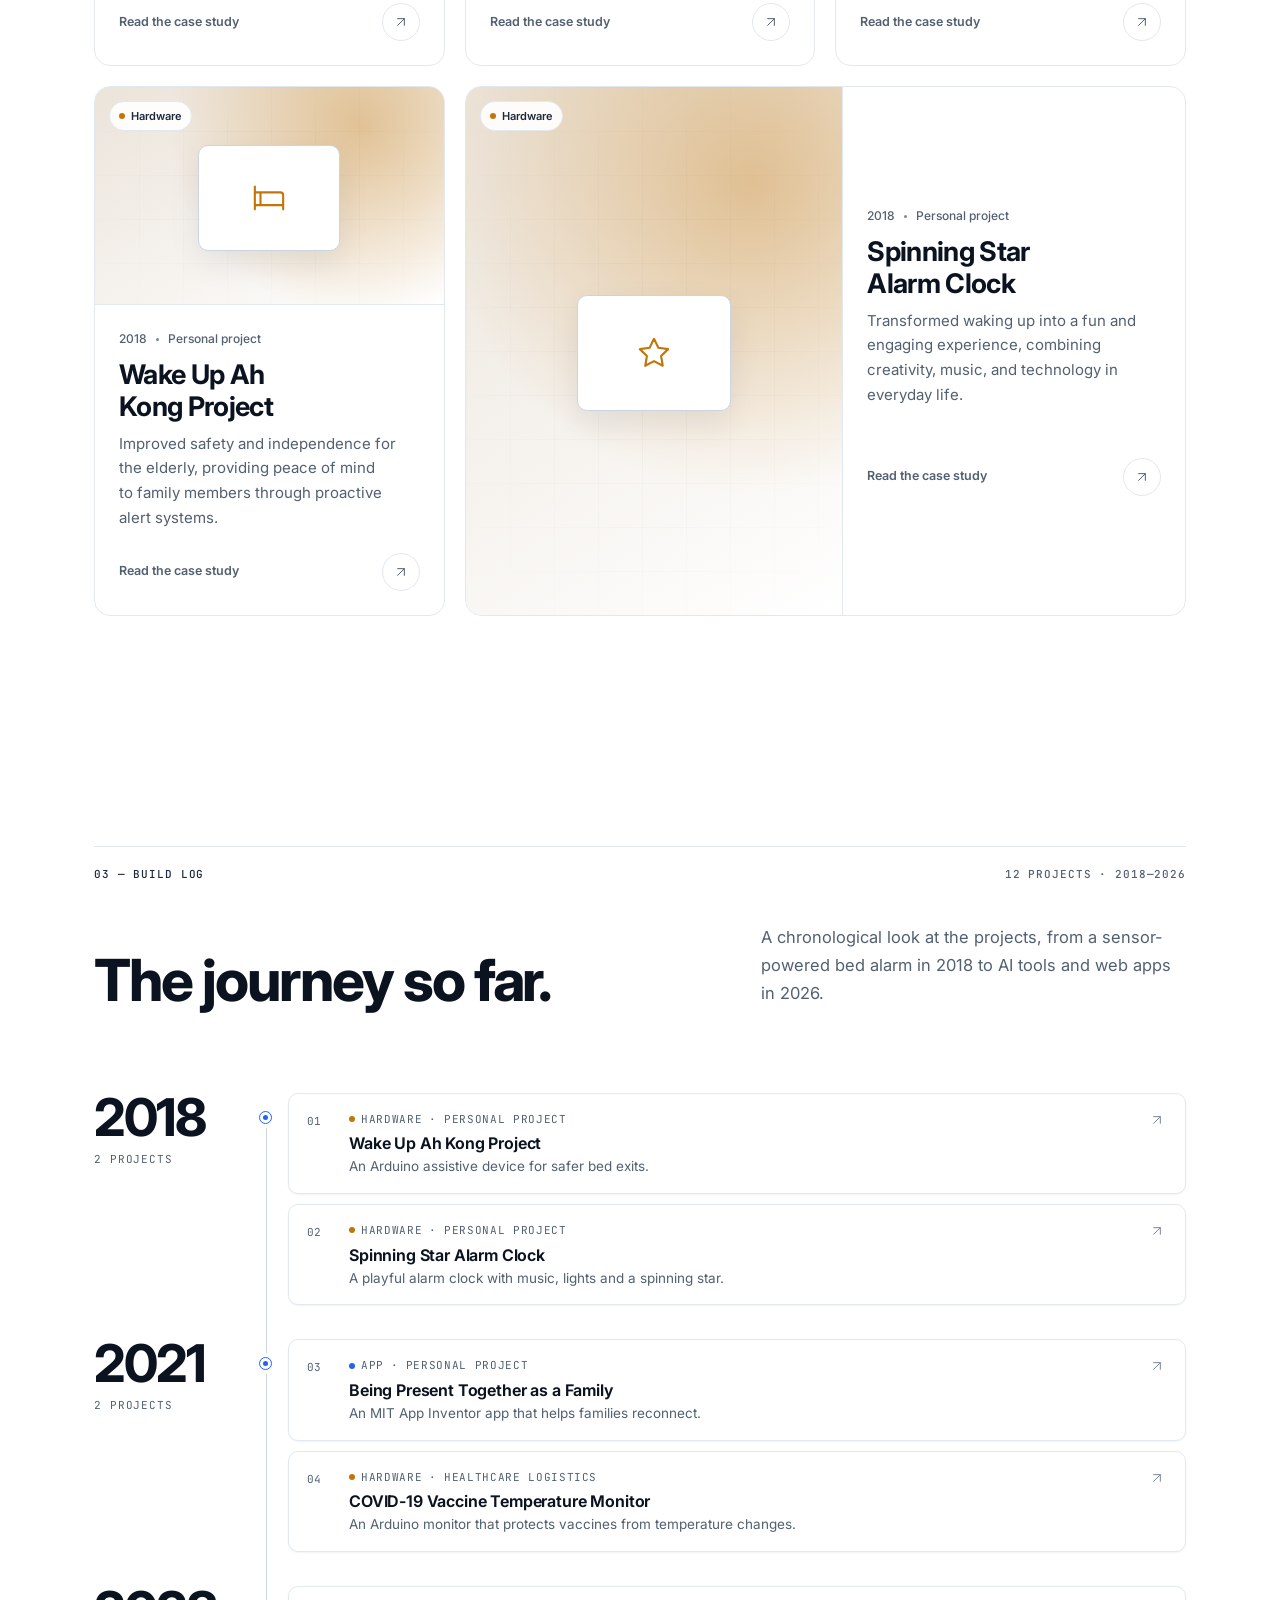
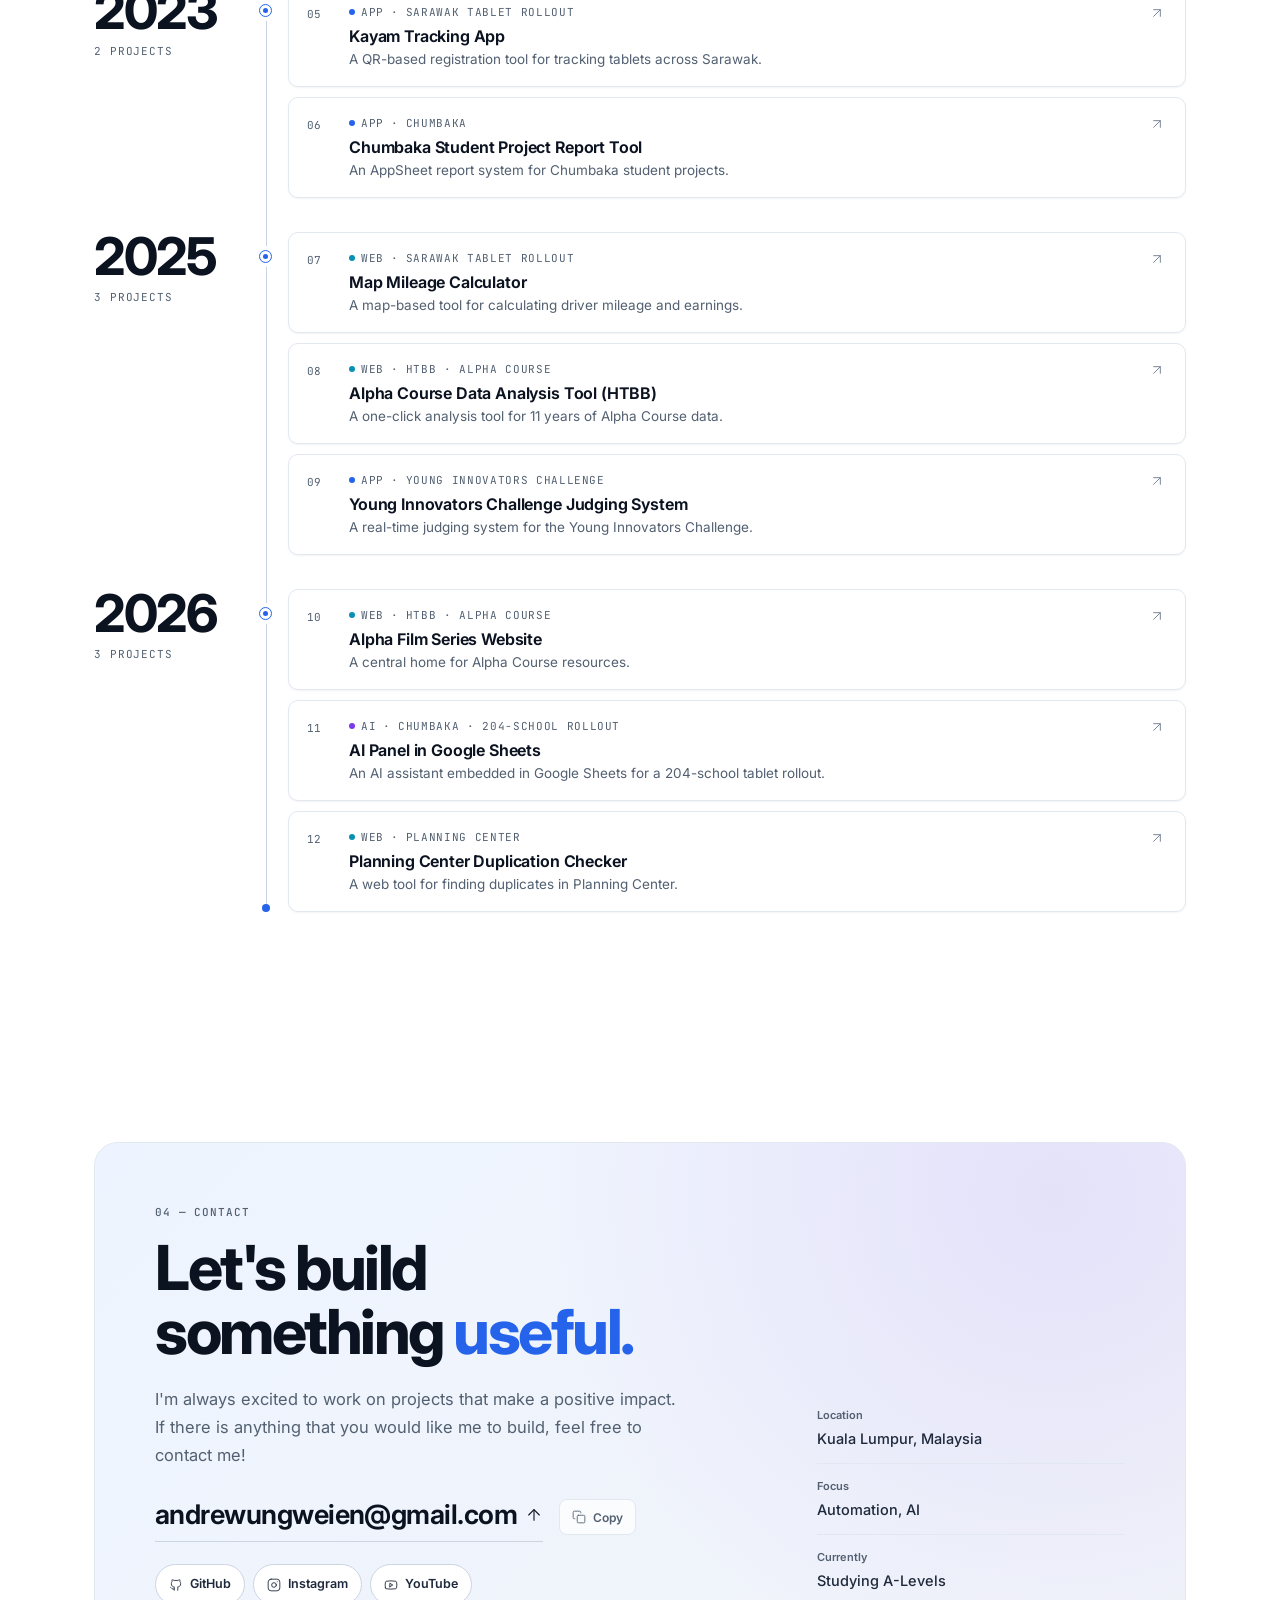
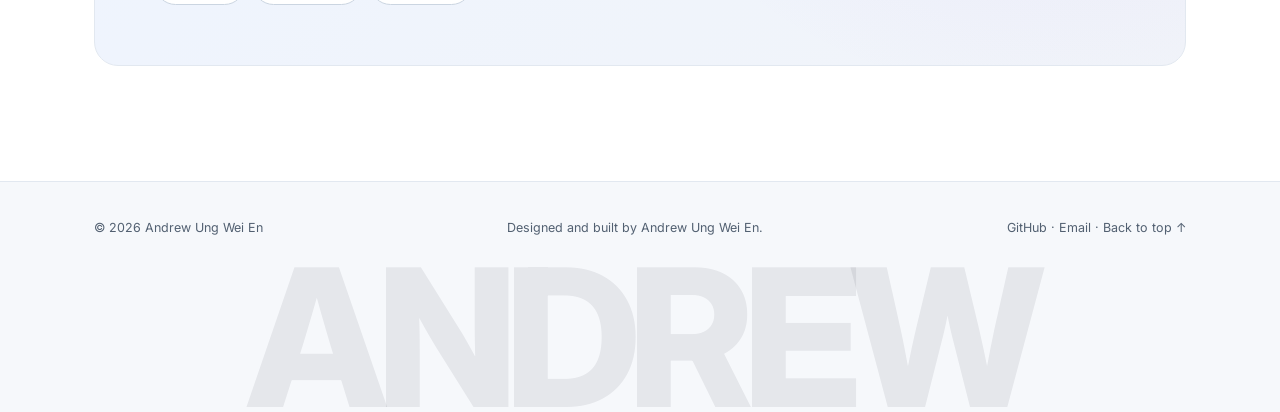
==== commit 4f69cdf8: "Remove the concentric ring from card cover plates" ====
--- a/index.html
+++ b/index.html
@@ -22,7 +22,7 @@
   <link rel="preconnect" href="https://fonts.googleapis.com">
   <link rel="preconnect" href="https://fonts.gstatic.com" crossorigin>
   <link href="https://fonts.googleapis.com/css2?family=Inter:wght@400;500;600;700;800&family=JetBrains+Mono:wght@400;500&display=swap" rel="stylesheet">
-  <link rel="stylesheet" href="css/style.css?v=38">
+  <link rel="stylesheet" href="css/style.css?v=39">
   <script>
     (function () {
       document.documentElement.classList.add('js');
@@ -56,7 +56,7 @@
       </div>
     </div>
   </noscript>
-  <script src="js/ui.js?v=38"></script>
-  <script src="js/app.js?v=38"></script>
+  <script src="js/ui.js?v=39"></script>
+  <script src="js/app.js?v=39"></script>
 </body>
 </html>
--- a/css/style.css
+++ b/css/style.css
@@ -1486,9 +1486,7 @@
 }
 
 .cover-art--plate::after {
-  width: 62%;
-  background: transparent;
-  border-color: color-mix(in srgb, var(--cat, var(--app)) 30%, transparent);
+  display: none;
 }
 
 .cover-mount {
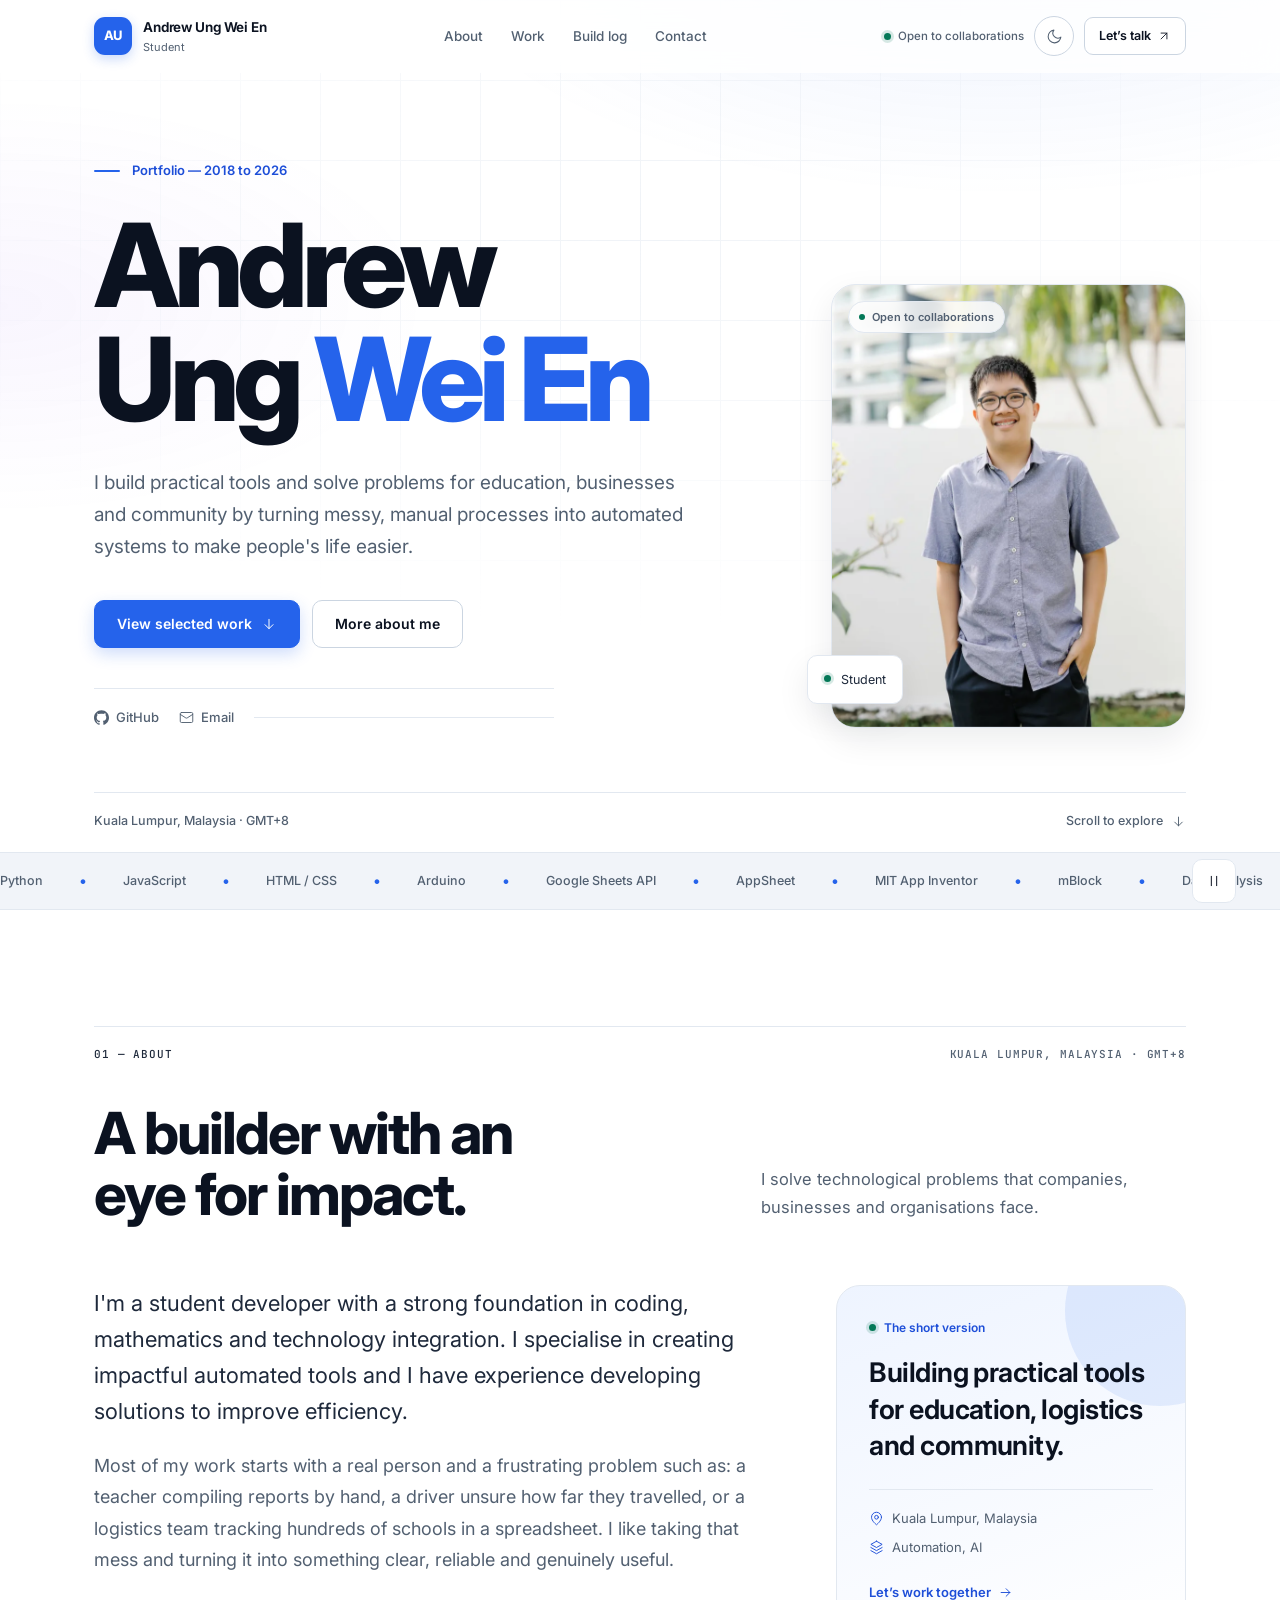
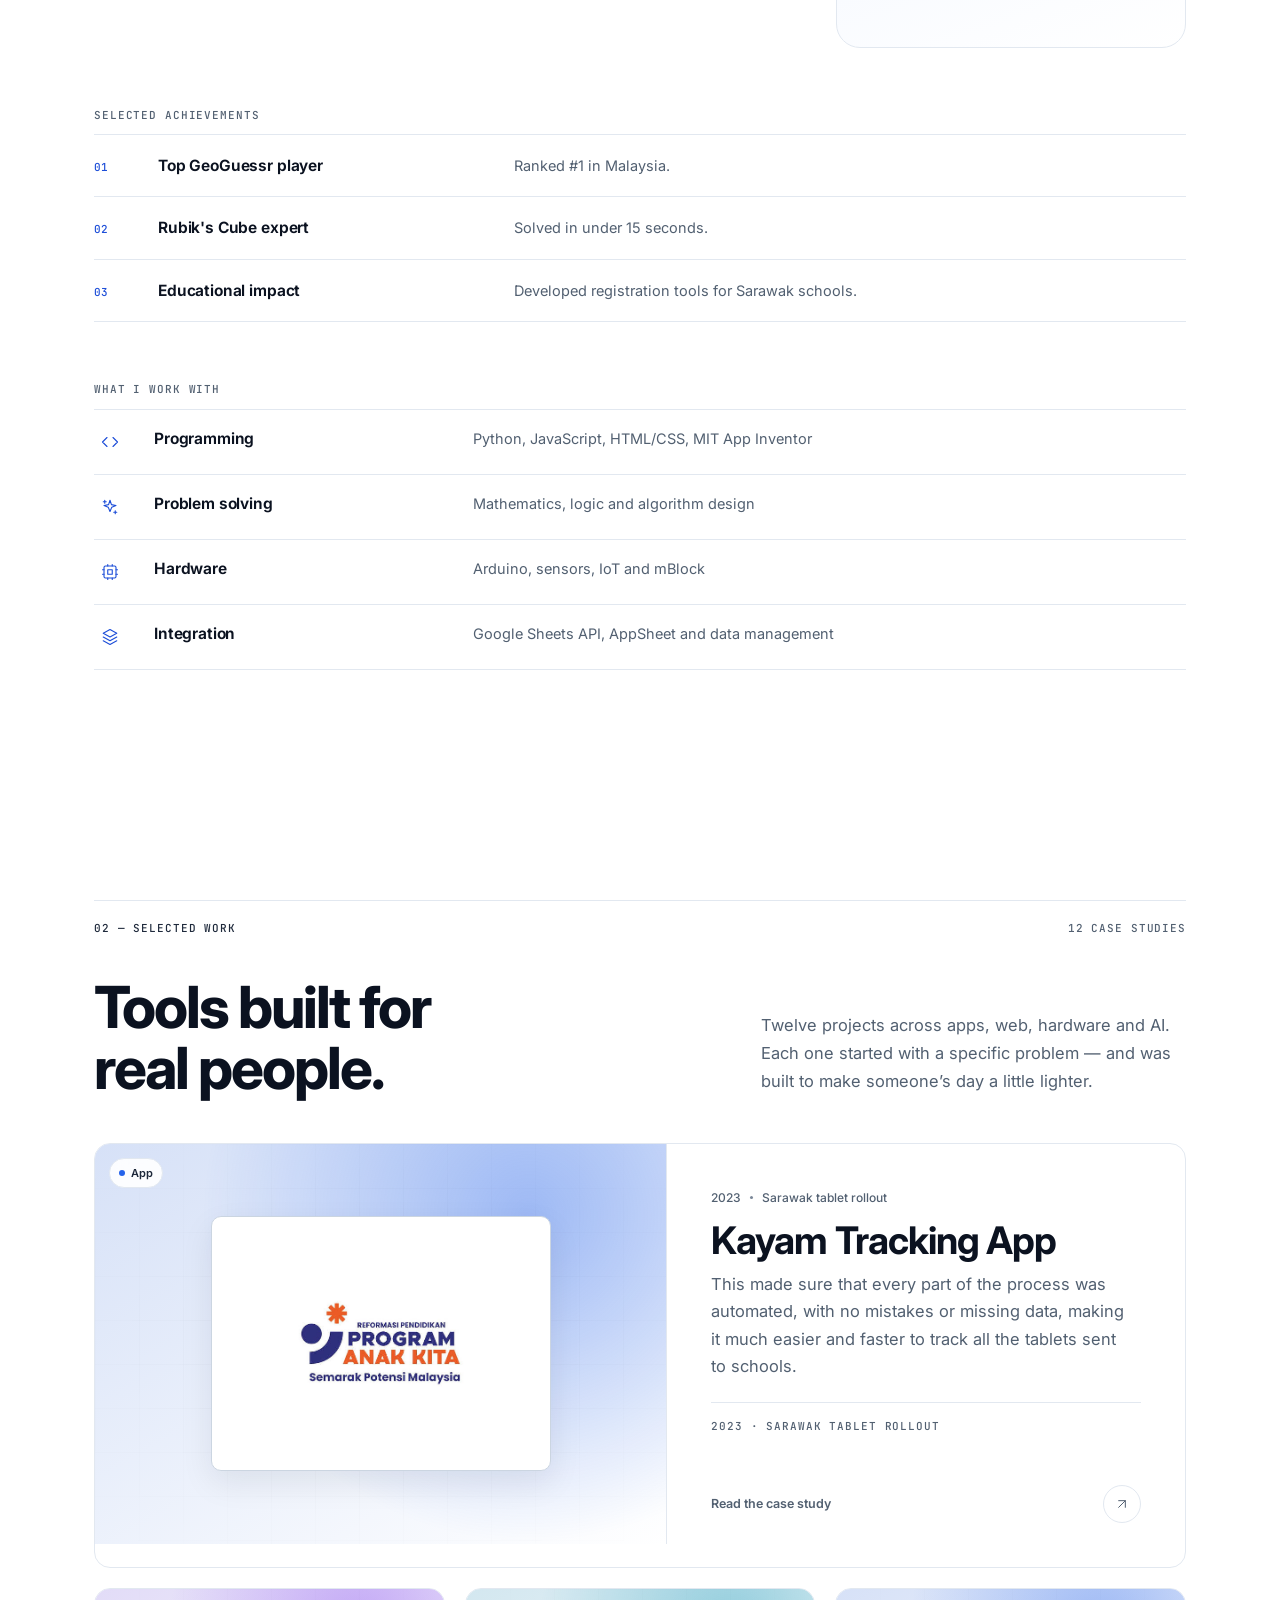
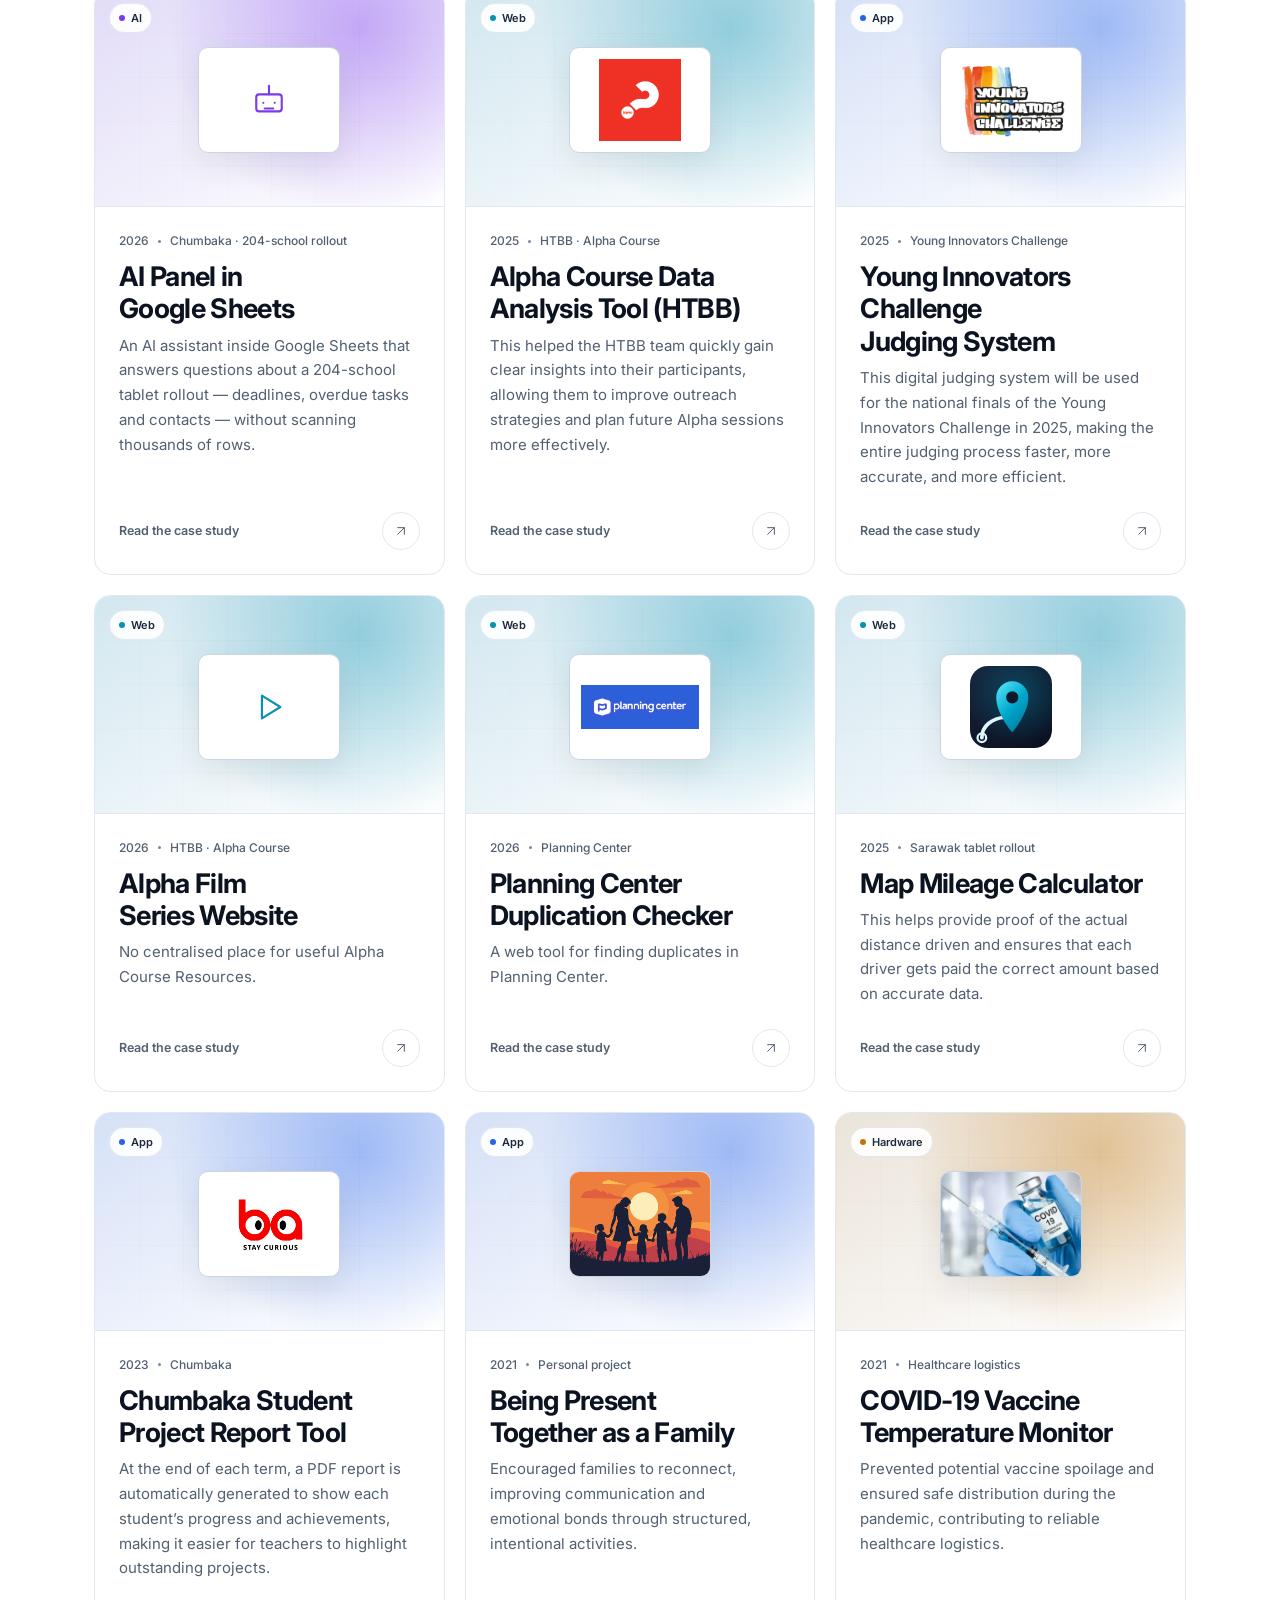
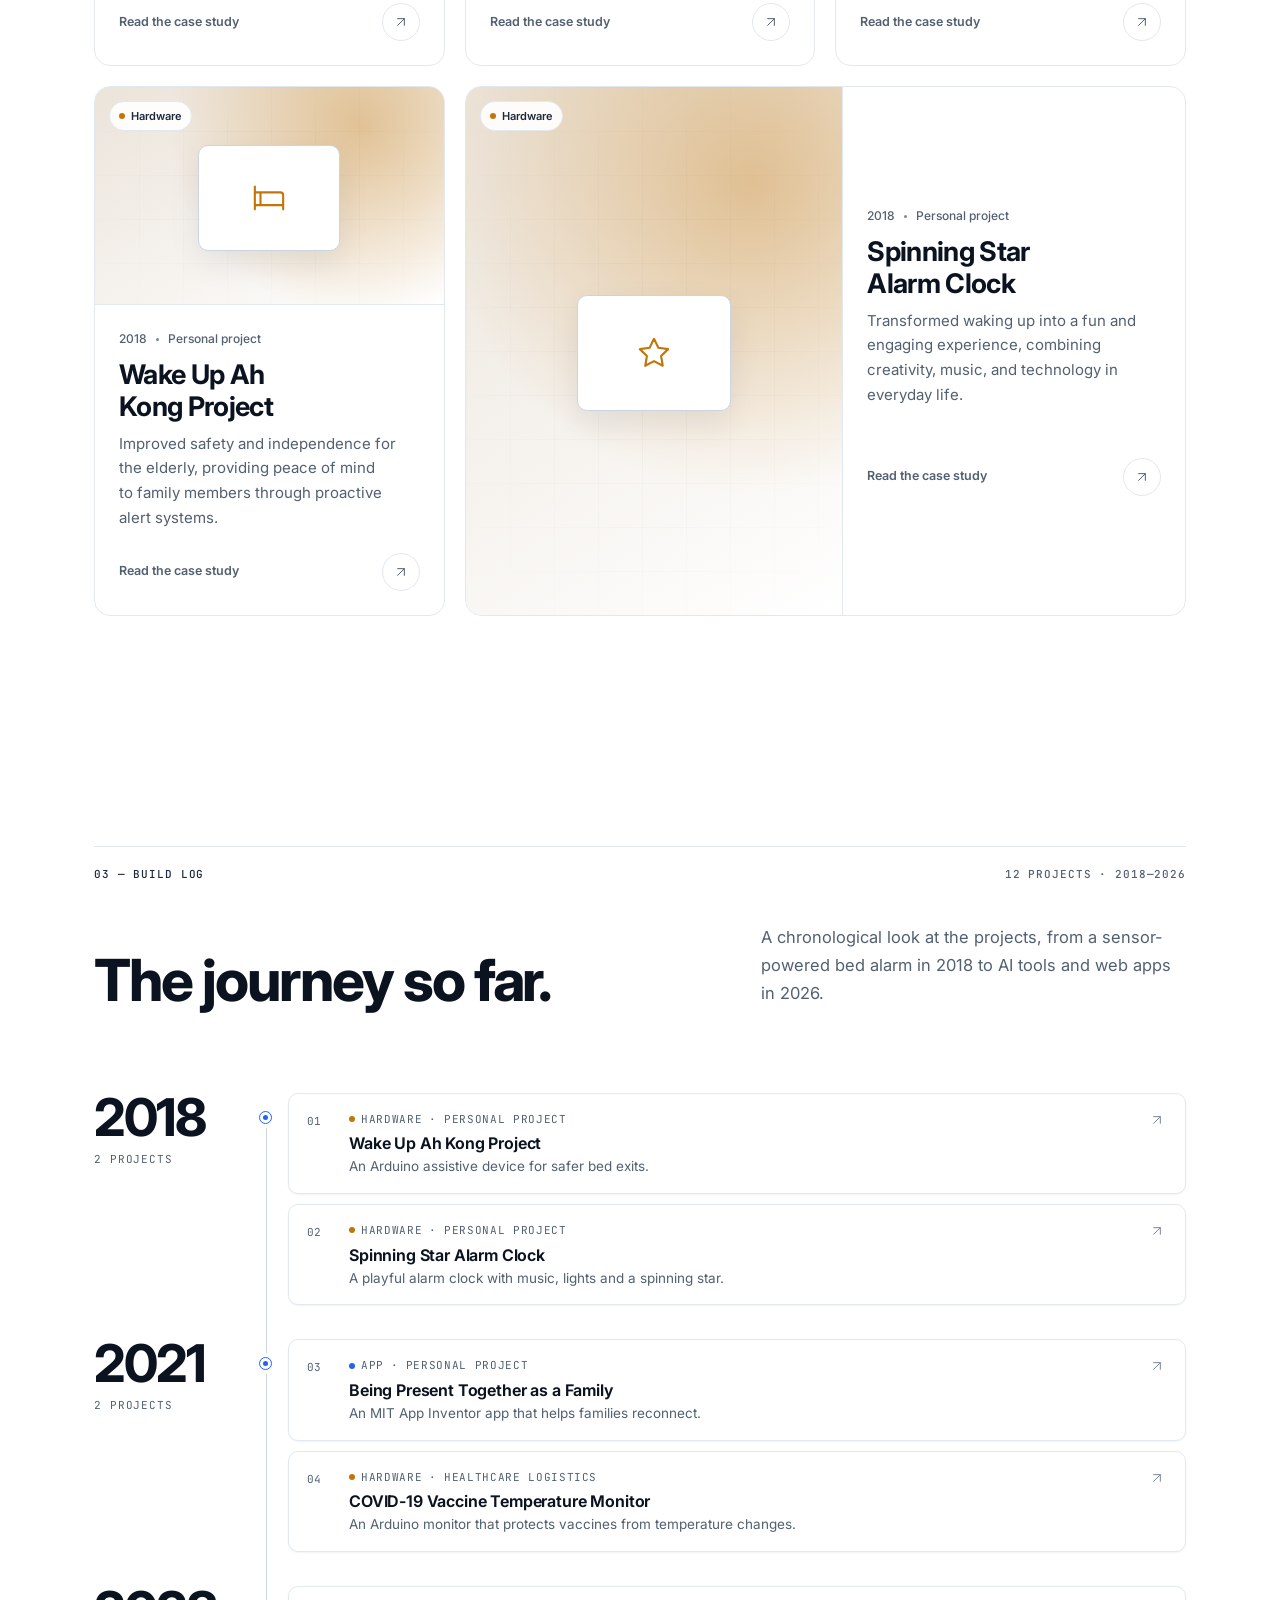
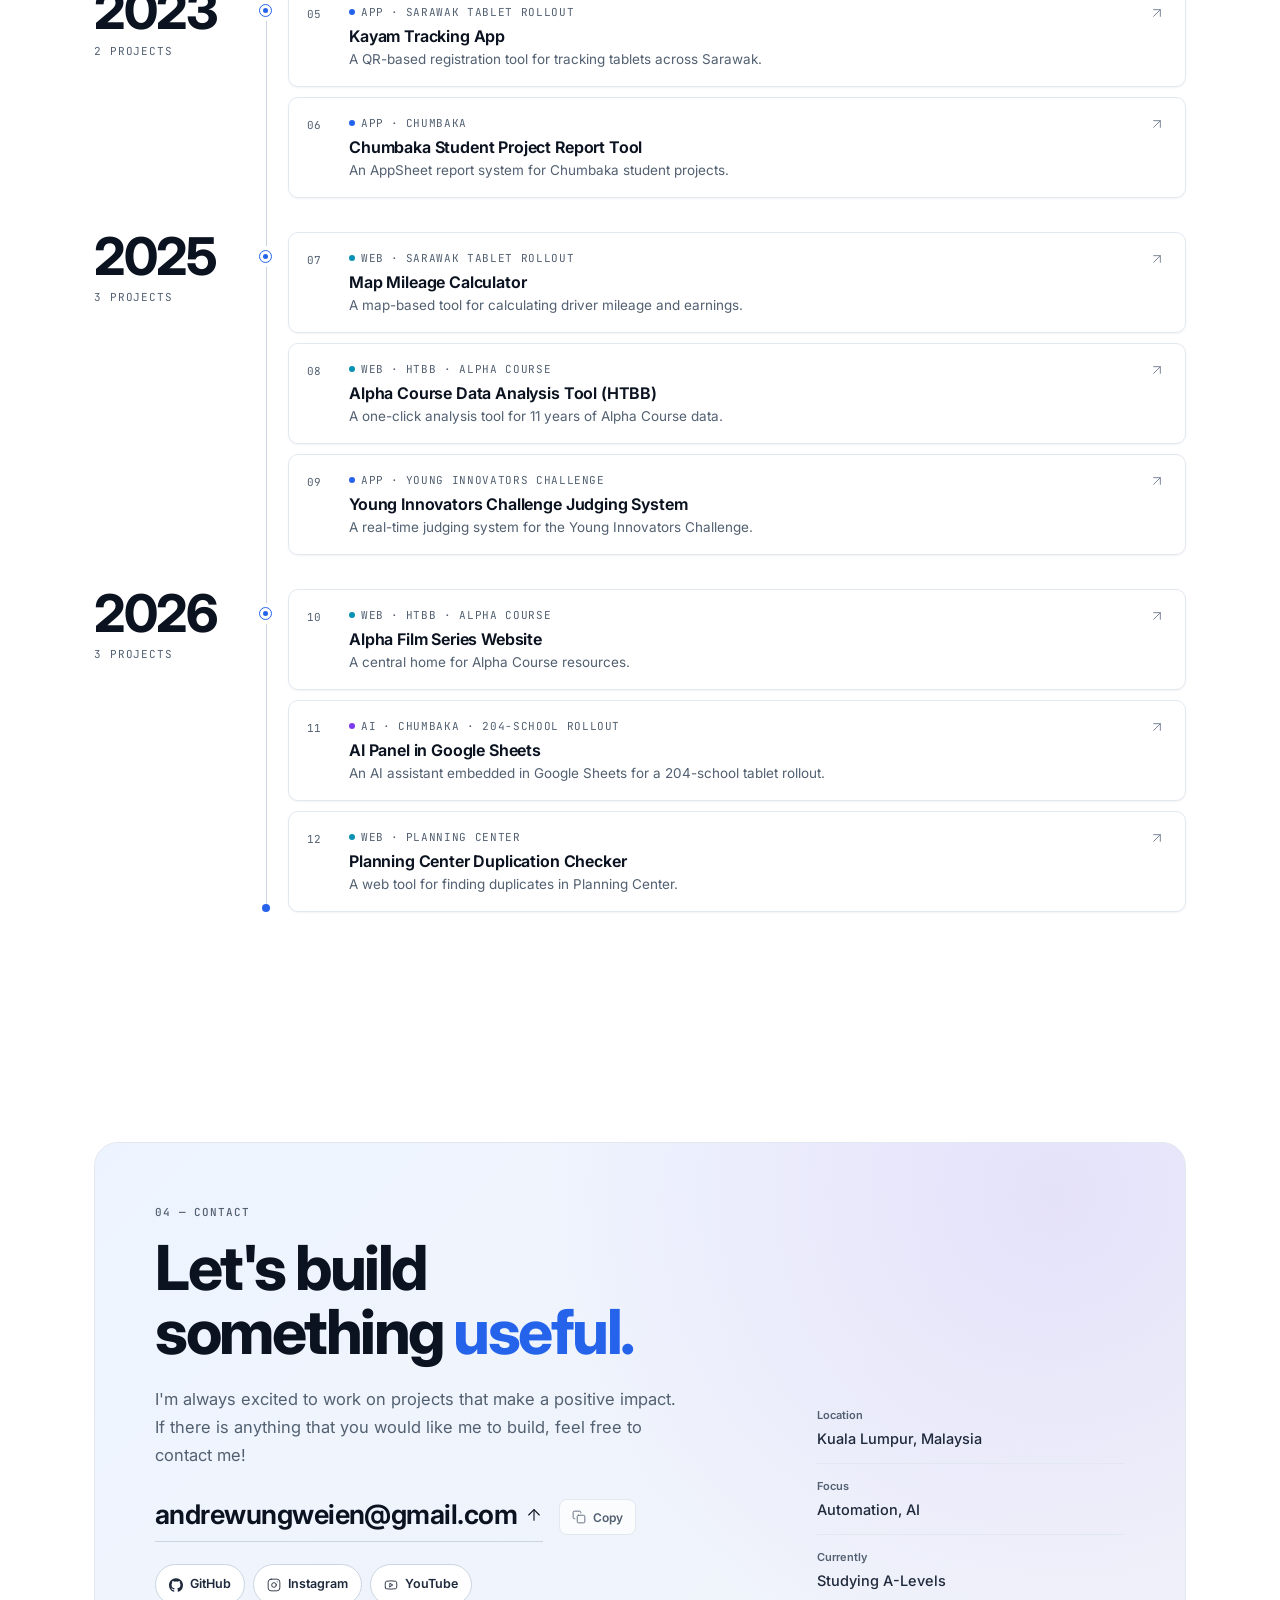
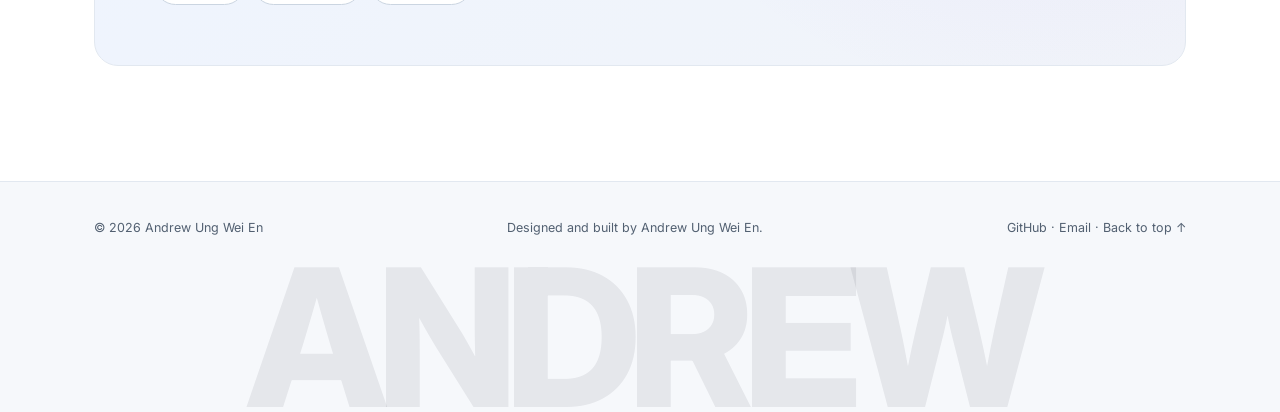
==== commit 0330e8d0: "Brand glyphs on link buttons: filled GitHub mark, slides doc, AppSheet logo" ====
--- a/index.html
+++ b/index.html
@@ -22,7 +22,7 @@
   <link rel="preconnect" href="https://fonts.googleapis.com">
   <link rel="preconnect" href="https://fonts.gstatic.com" crossorigin>
   <link href="https://fonts.googleapis.com/css2?family=Inter:wght@400;500;600;700;800&family=JetBrains+Mono:wght@400;500&display=swap" rel="stylesheet">
-  <link rel="stylesheet" href="css/style.css?v=39">
+  <link rel="stylesheet" href="css/style.css?v=42">
   <script>
     (function () {
       document.documentElement.classList.add('js');
@@ -56,7 +56,7 @@
       </div>
     </div>
   </noscript>
-  <script src="js/ui.js?v=39"></script>
-  <script src="js/app.js?v=39"></script>
+  <script src="js/ui.js?v=42"></script>
+  <script src="js/app.js?v=42"></script>
 </body>
 </html>
--- a/css/style.css
+++ b/css/style.css
@@ -385,6 +385,11 @@
   align-items: center;
 }
 
+.btn-lead svg {
+  width: 18px;
+  height: 18px;
+}
+
 .btn:hover .btn-lead svg {
   transform: none;
 }
